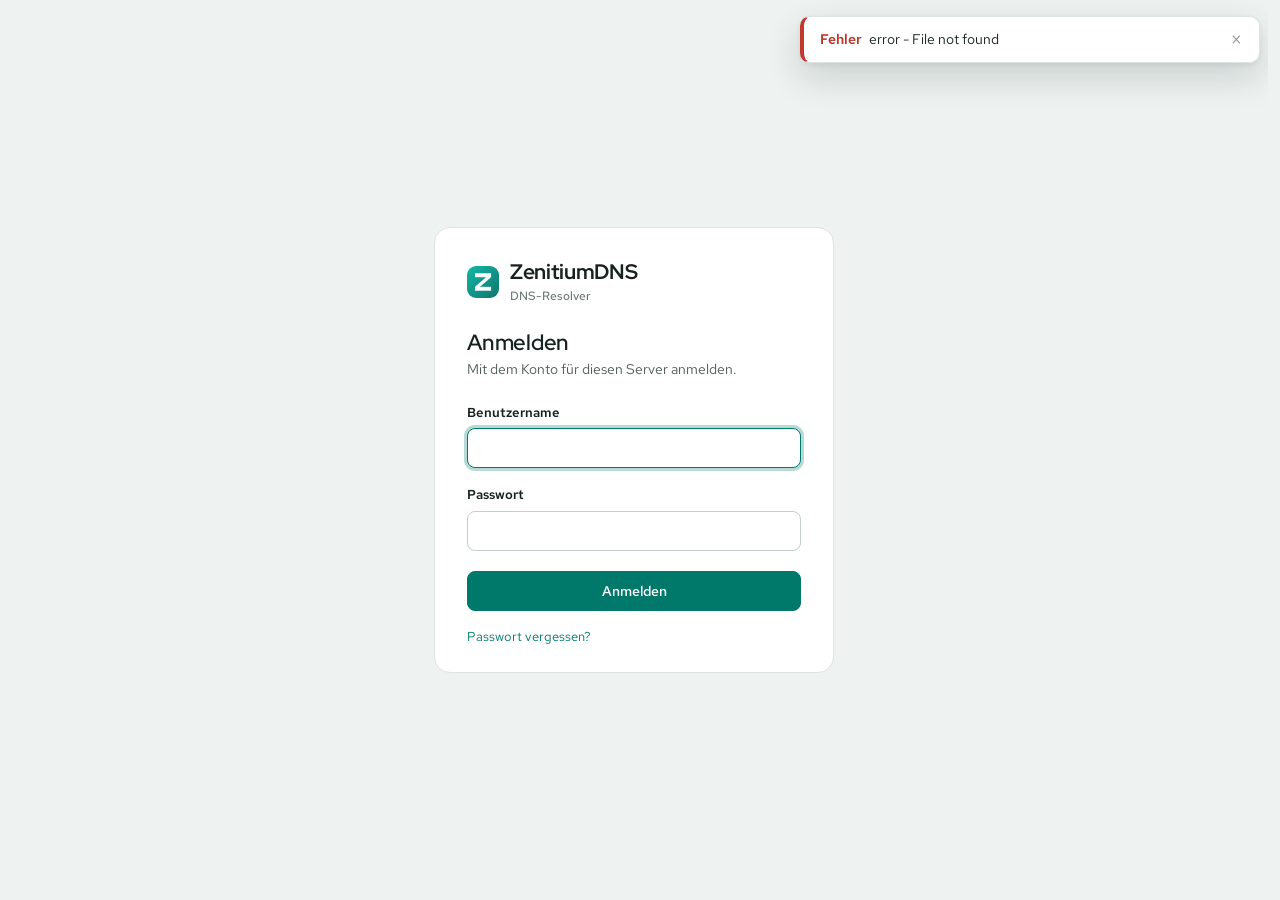
==== src/ZenitiumDns.Core/www/index.html @ 806653c5 "ZenitiumDNS 15.5.1-5 - Prefetch ab einstellbarem Anteil der Rest-TTL, Standard 10 %   (Konfiguration" ====
﻿<!DOCTYPE html>

<!--
Technitium DNS Server
Copyright (C) 2026  Shreyas Zare (shreyas@technitium.com)
Copyright (C) 2026  xRuffKez

This program is free software: you can redistribute it and/or modify
it under the terms of the GNU General Public License as published by
the Free Software Foundation, either version 3 of the License, or
(at your option) any later version.

This program is distributed in the hope that it will be useful,
but WITHOUT ANY WARRANTY; without even the implied warranty of
MERCHANTABILITY or FITNESS FOR A PARTICULAR PURPOSE.  See the
GNU General Public License for more details.

You should have received a copy of the GNU General Public License
along with this program.  If not, see <http://www.gnu.org/licenses/>.
-->

<html lang="de" xmlns="http://www.w3.org/1999/xhtml">
<head>
    <meta charset="utf-8" />
    <meta name="viewport" content="width=device-width, initial-scale=1" />
    <meta name="color-scheme" content="light dark" />
    <meta name="robots" content="noindex, nofollow" />
    <meta name="referrer" content="no-referrer" />

    <title>ZenitiumDNS</title>

    <script src="js/jquery.min.js"></script>

    <link href="css/bootstrap.min.css" rel="stylesheet">
    <script src="js/bootstrap.min.js"></script>

    <script src="js/Chart.min.js"></script>

    <link href="css/font-awesome.min.css" rel="stylesheet" />

    <script src="js/moment.min.js"></script>

    <link href="css/main.css" rel="stylesheet" />

    <script src="js/common.js"></script>
    <script src="js/main.js"></script>
    <script src="js/dashboard.js"></script>
    <script src="js/auth.js"></script>
    <script src="js/zone.js"></script>
    <script src="js/other-zones.js"></script>
    <script src="js/apps.js"></script>
    <script src="js/dnsclient.js"></script>
    <script src="js/logs.js"></script>
    <script src="js/selftest.js"></script>
</head>
<body>
    <div class="AlertPlaceholder toast-region" role="status" aria-live="polite"></div>

    <div id="appShell">
        <aside id="sidebar">
            <div class="brand">
                <img src="img/logo.png" alt="" />
                <span>
                    <span class="brand-name">ZenitiumDNS</span>
                    <span class="brand-server" id="lblDnsServerDomain"></span>
                </span>
            </div>

            <ul class="nav main-nav" role="tablist">
                <li id="mainPanelTabListDashboard" role="presentation" class="active"><a href="#mainPanelTabPaneDashboard" aria-controls="mainPanelTabPaneDashboard" role="tab" data-toggle="tab"><span class="fa fa-fw fa-tachometer" aria-hidden="true"></span> Übersicht</a></li>
                <li id="mainPanelTabListResolver" role="presentation"><a href="#mainPanelTabPaneResolver" aria-controls="mainPanelTabPaneResolver" role="tab" data-toggle="tab" onclick="refreshResolverTab();"><span class="fa fa-fw fa-sitemap" aria-hidden="true"></span> Resolver</a></li>
                <li id="mainPanelTabListFilter" role="presentation"><a href="#mainPanelTabPaneFilter" aria-controls="mainPanelTabPaneFilter" role="tab" data-toggle="tab"><span class="fa fa-fw fa-filter" aria-hidden="true"></span> Filter</a></li>
                <li id="mainPanelTabListApps" role="presentation"><a href="#mainPanelTabPaneApps" aria-controls="mainPanelTabPaneApps" role="tab" data-toggle="tab" onclick="refreshApps();"><span class="fa fa-fw fa-puzzle-piece" aria-hidden="true"></span> Apps</a></li>
                <li id="mainPanelTabListDnsClient" role="presentation"><a href="#mainPanelTabPaneDnsClient" aria-controls="mainPanelTabPaneDnsClient" role="tab" data-toggle="tab"><span class="fa fa-fw fa-search" aria-hidden="true"></span> DNS-Client</a></li>
                <li id="mainPanelTabListLogs" role="presentation"><a href="#mainPanelTabPaneLogs" aria-controls="mainPanelTabPaneLogs" role="tab" data-toggle="tab" onclick="refreshLogsTab();"><span class="fa fa-fw fa-list-alt" aria-hidden="true"></span> Protokolle</a></li>
                <li id="mainPanelTabListSelfTest" role="presentation"><a href="#mainPanelTabPaneSelfTest" aria-controls="mainPanelTabPaneSelfTest" role="tab" data-toggle="tab" onclick="refreshSelfTest(false);"><span class="fa fa-fw fa-stethoscope" aria-hidden="true"></span> Selbsttest</a></li>
                <li class="nav-sep" role="separator"></li>
                <li id="mainPanelTabListSettings" role="presentation"><a href="#mainPanelTabPaneSettings" aria-controls="mainPanelTabPaneSettings" role="tab" data-toggle="tab" onclick="refreshDnsSettings();"><span class="fa fa-fw fa-cog" aria-hidden="true"></span> Einstellungen</a></li>
                <li id="mainPanelTabListAdmin" role="presentation"><a href="#mainPanelTabPaneAdmin" aria-controls="mainPanelTabPaneAdmin" role="tab" data-toggle="tab" onclick="refreshAdminTab();"><span class="fa fa-fw fa-users" aria-hidden="true"></span> Verwaltung</a></li>
                <li id="mainPanelTabListAbout" role="presentation"><a href="#mainPanelTabPaneAbout" aria-controls="mainPanelTabPaneAbout" role="tab" data-toggle="tab"><span class="fa fa-fw fa-info-circle" aria-hidden="true"></span> Info</a></li>
            </ul>

            <div class="sidebar-foot">
                <div id="mnuUser" class="dropdown">
                    <a href="#" class="dropdown-toggle" data-toggle="dropdown" role="button" aria-haspopup="true" aria-expanded="false">
                        <span class="user-avatar" id="lblUserInitials" aria-hidden="true"></span>
                        <span class="user-meta">
                            <span class="user-name" id="mnuUserDisplayName"></span>
                            <span class="user-hint">Konto und Darstellung</span>
                        </span>
                        <span class="caret"></span>
                    </a>
                    <ul class="dropdown-menu">
                        <li><a href="#" onclick="showMyProfileModal(); return false;">Mein Profil</a></li>
                        <li><a id="mnuUserChangePassword" href="#" onclick="showChangePasswordModal(); return false;">Passwort ändern</a></li>
                        <li><a id="mnuUserConfigure2FA" href="#" onclick="showConfigure2FAModal(); return false;">Zwei-Faktor-Anmeldung</a></li>
                        <li role="separator" class="divider"></li>
                        <li><a href="#" onclick="showChangeThemeModal(); return false;">Farbschema</a></li>
                        <li><a id="mnuDisableCheckForUpdateNotification" href="#" onclick="disableUpdateNotification(); return false;" style="display: none;">Update-Hinweise ausblenden</a></li>
                        <li><a id="mnuEnableCheckForUpdateNotification" href="#" onclick="enableUpdateNotification(); return false;" style="display: none;">Update-Hinweise einblenden</a></li>
                        <li><a href="#" onclick="checkForUpdate(true); return false;">Nach Updates suchen</a></li>
                        <li role="separator" class="divider"></li>
                        <li><a href="#" onclick="logout(); return false;">Abmelden</a></li>
                    </ul>
                </div>
            </div>
        </aside>

        <main id="main">
            <header id="topbar">
                <h1 id="lblPageTitle">Übersicht</h1>
                <div class="topbar-meta">
                    <a href="#" data-toggle="modal" data-target="#modalUpdateAvailable" id="lnkUpdateAvailable" class="update-chip" style="display: none;"><span class="fa fa-arrow-circle-up" aria-hidden="true"></span> Neue Version verfügbar</a>
                </div>
            </header>

            <div id="pageLogin">
                <div class="login-wrap">
                    <div class="login-card">
                        <div class="brand">
                            <img src="img/logo.png" alt="" />
                            <span>
                                <span class="brand-name">ZenitiumDNS</span>
                                <span class="brand-server">DNS-Resolver</span>
                            </span>
                        </div>

                        <h2>Anmelden</h2>
                        <p class="login-lead">Mit dem Konto für diesen Server anmelden.</p>

                        <form>
                            <div class="form-group">
                                <label for="txtUser">Benutzername</label>
                                <input type="text" class="form-control" id="txtUser" autocomplete="username" autocapitalize="none" spellcheck="false">
                            </div>

                            <div class="form-group">
                                <label for="txtPass">Passwort</label>
                                <input type="password" class="form-control" id="txtPass" autocomplete="current-password">
                            </div>

                            <div class="form-group" id="div2FAOTP">
                                <label for="txt2FATOTP">Einmalcode</label>
                                <input id="txt2FATOTP" type="text" class="form-control" style="width: 140px;" inputmode="numeric" maxlength="6" autocomplete="one-time-code">
                                <div class="help-block-text">Den 6-stelligen Code aus der Authenticator-App eingeben.</div>
                            </div>

                            <button id="btnLogin" type="submit" class="btn btn-primary" data-loading-text="Bitte warten..." onclick="login(); return false;">Anmelden</button>

                            <div class="login-foot">
                                <a href="#" data-toggle="modal" data-target="#modalForgotPassword">Passwort vergessen?</a>
                            </div>

                            <div id="divLoginSso" class="login-sso" style="display: none;">
                                oder anmelden mit
                                <button type="button" class="btn btn-default" onclick="window.location='sso/login';"><img width="16" height="16" src="img/oidc.png" alt="" /> OpenID Connect</button>
                            </div>
                        </form>
                    </div>
                </div>
            </div>

            <div id="pageMain" class="page">
                            <div class="tab-content">
                                <div id="mainPanelTabPaneDashboard" role="tabpanel" class="tab-pane active dashboard" style="padding: 10px 0 0 0;">
                                    <div id="divDashboardHealthAlert" style="display: none;"></div>
                                    <div id="divDashboardHealth" class="dashboard-health" role="alert" style="display: none;"></div>
                                    <div class="dashboard-toolbar">
                                        <div class="pull-left">
                                            <div class="btn-group" data-toggle="buttons">
                                                <label class="btn btn-default">
                                                    <input type="radio" name="rdStatType" value="lastMinute" autocomplete="off"> 1 Minute
                                                </label>
                                                <label class="btn btn-default">
                                                    <input type="radio" name="rdStatType" value="last5Minutes" autocomplete="off"> 5 Minuten
                                                </label>
                                                <label class="btn btn-default">
                                                    <input type="radio" name="rdStatType" value="last30Minutes" autocomplete="off"> 30 Minuten
                                                </label>
                                                <label class="btn btn-default active">
                                                    <input type="radio" name="rdStatType" value="lastHour" autocomplete="off" checked> Letzte Stunde
                                                </label>
                                                <label class="btn btn-default">
                                                    <input type="radio" name="rdStatType" value="lastDay" autocomplete="off"> 24 Stunden
                                                </label>
                                                <label class="btn btn-default">
                                                    <input type="radio" name="rdStatType" value="lastWeek" autocomplete="off"> 7 Tage
                                                </label>
                                                <label class="btn btn-default">
                                                    <input type="radio" name="rdStatType" value="lastMonth" autocomplete="off"> 30 Tage
                                                </label>
                                                <label class="btn btn-default">
                                                    <input type="radio" name="rdStatType" value="lastYear" autocomplete="off"> 12 Monate
                                                </label>
                                                <label class="btn btn-default">
                                                    <input type="radio" name="rdStatType" value="custom" autocomplete="off"> Zeitraum
                                                </label>
                                            </div>

                                            <div id="divCustomDayWise" class="form-inline" style="padding: 8px 0 0 0; display: none;">
                                                <label for="dpCustomDayWiseStart">Von</label> <input type="datetime-local" id="dpCustomDayWiseStart" class="form-control input-sm">
                                                <label for="dpCustomDayWiseEnd" style="margin-left: 6px;">Bis</label> <input type="datetime-local" id="dpCustomDayWiseEnd" class="form-control input-sm">
                                                <button id="btnCustomDayWise" class="btn btn-primary btn-sm" type="button" style="margin-left: 6px;">Anzeigen</button>
                                            </div>
                                        </div>

                                        <div class="pull-right dashboard-toolbar-right">
                                            <span id="lblDashboardUpdated" class="text-muted" title="Zähler, Diagramme und Top-Listen enthalten alle abgeschlossenen Minuten; die laufende Minute kommt beim Minutenwechsel hinzu. Anfragen pro Sekunde und Antwortzeiten sind Live-Werte."></span>
                                            <button type="button" class="btn btn-default btn-sm" title="Jetzt aktualisieren" aria-label="Jetzt aktualisieren" onclick="refreshDashboard(true);"><span class="fa fa-refresh" aria-hidden="true"></span></button>
                                        </div>

                                        <div class="clearfix"></div>
                                    </div>

                                    <div id="divDashboardLoader" style="margin-top: 10px; height: 400px;"></div>

                                    <div id="divDashboard" style="display: none;">
                                        <div id="divDashboardStatus" class="dashboard-status"></div>

                                        <div class="readout">
                                            <div class="readout-cell">
                                                <div class="readout-label">Anfragen pro Sekunde</div>
                                                <div class="readout-row"><span class="readout-value" id="divKpiQps">–</span><span class="readout-state" id="divKpiQpsState"></span></div>
                                                <div class="readout-sub" id="divKpiQpsSub"></div>
                                                <svg class="readout-spark" id="divKpiQpsSpark" viewBox="0 0 100 24" preserveAspectRatio="none" aria-hidden="true"></svg>
                                            </div>
                                            <div class="readout-cell">
                                                <div class="readout-label">Antwortzeit (Median)</div>
                                                <div class="readout-row"><span class="readout-value" id="divKpiLatency">–</span><span class="readout-state" id="divKpiLatencyState"></span></div>
                                                <div class="readout-sub" id="divKpiLatencySub"></div>
                                                <svg class="readout-spark" id="divKpiLatencySpark" viewBox="0 0 100 24" preserveAspectRatio="none" aria-hidden="true"></svg>
                                            </div>
                                            <div class="readout-cell">
                                                <div class="readout-label">Cache-Trefferquote</div>
                                                <div class="readout-row"><span class="readout-value" id="divKpiCacheHit">–</span><span class="readout-state" id="divKpiCacheHitState"></span></div>
                                                <div class="readout-sub" id="divKpiCacheHitSub"></div>
                                                <svg class="readout-spark" id="divKpiCacheHitSpark" viewBox="0 0 100 24" preserveAspectRatio="none" aria-hidden="true"></svg>
                                            </div>
                                            <div class="readout-cell">
                                                <div class="readout-label">Fehlerquote (SERVFAIL)</div>
                                                <div class="readout-row"><span class="readout-value" id="divKpiFailure">–</span><span class="readout-state" id="divKpiFailureState"></span></div>
                                                <div class="readout-sub" id="divKpiFailureSub"></div>
                                                <svg class="readout-spark" id="divKpiFailureSpark" viewBox="0 0 100 24" preserveAspectRatio="none" aria-hidden="true"></svg>
                                            </div>
                                            <div class="readout-cell">
                                                <div class="readout-label">Blockierquote</div>
                                                <div class="readout-row"><span class="readout-value" id="divKpiBlocked">–</span><span class="readout-state" id="divKpiBlockedState"></span></div>
                                                <div class="readout-sub" id="divKpiBlockedSub"></div>
                                                <svg class="readout-spark" id="divKpiBlockedSpark" viewBox="0 0 100 24" preserveAspectRatio="none" aria-hidden="true"></svg>
                                            </div>
                                            <div class="readout-cell">
                                                <div class="readout-label">Clients</div>
                                                <div class="readout-row"><span class="readout-value" id="divKpiClients">–</span><span class="readout-state" id="divKpiClientsState"></span></div>
                                                <div class="readout-sub" id="divKpiClientsSub"></div>
                                                <svg class="readout-spark" id="divKpiClientsSpark" viewBox="0 0 100 24" preserveAspectRatio="none" aria-hidden="true"></svg>
                                            </div>
                                        </div>

                                        <div class="panel panel-default">
                                            <div class="panel-heading panel-heading-flex">
                                                <span>Anfragen im Zeitverlauf</span>
                                                <div class="btn-group btn-group-xs" data-toggle="buttons" id="divMainChartView">
                                                    <label class="btn btn-default active"><input type="radio" name="rdMainChartView" value="overview" autocomplete="off" checked> Übersicht</label>
                                                    <label class="btn btn-default"><input type="radio" name="rdMainChartView" value="responses" autocomplete="off"> Antworten</label>
                                                    <label class="btn btn-default"><input type="radio" name="rdMainChartView" value="sources" autocomplete="off"> Beantwortet durch</label>
                                                    <label class="btn btn-default"><input type="radio" name="rdMainChartView" value="clients" autocomplete="off"> Clients</label>
                                                </div>
                                            </div>
                                            <div class="panel-body">
                                                <div class="chart-container chart-main"><canvas id="canvasDashboardMain"></canvas></div>
                                            </div>
                                        </div>

                                        <div class="dashboard-grid">
                                            <div class="panel panel-default stats-group">
                                                <div class="panel-heading">Anfragen</div>
                                                <table class="table stats-table"><tbody id="tableStatsQueries"></tbody></table>
                                            </div>
                                            <div class="panel panel-default stats-group">
                                                <div class="panel-heading">Antworten</div>
                                                <table class="table stats-table"><tbody id="tableStatsResponses"></tbody></table>
                                            </div>
                                            <div class="panel panel-default stats-group">
                                                <div class="panel-heading">Beantwortet durch</div>
                                                <table class="table stats-table"><tbody id="tableStatsSources"></tbody></table>
                                            </div>
                                        </div>

                                        <div class="panel panel-default" id="divDashboardResponseTimePanel">
                                            <div class="panel-heading panel-heading-flex">
                                                <span>Antwortzeit je Minute</span>
                                                <span class="panel-heading-note">vom Eingang der Anfrage bis zum Versand der Antwort</span>
                                            </div>
                                            <div class="panel-body">
                                                <div class="chart-container chart-small"><canvas id="canvasDashboardResponseTime"></canvas></div>
                                            </div>
                                        </div>

                                        <div class="dashboard-grid">
                                            <div class="panel panel-default">
                                                <div class="panel-heading">Beantwortet durch</div>
                                                <div class="panel-body"><div class="chart-container chart-doughnut"><canvas id="canvasDashboardPie"></canvas></div></div>
                                            </div>
                                            <div class="panel panel-default">
                                                <div class="panel-heading">Abfragetypen</div>
                                                <div class="panel-body"><div class="chart-container chart-doughnut"><canvas id="canvasDashboardPie2"></canvas></div></div>
                                            </div>
                                            <div class="panel panel-default">
                                                <div class="panel-heading">Protokolle</div>
                                                <div class="panel-body"><div class="chart-container chart-doughnut"><canvas id="canvasDashboardPie3"></canvas></div></div>
                                            </div>
                                        </div>

                                        <div class="dashboard-grid">
                                            <div class="panel panel-default top-stats-panel">
                                                <div class="panel-heading panel-heading-flex">
                                                    <span>Top-Clients</span>
                                                    <button type="button" class="btn btn-default btn-xs" data-loading-text="Alle anzeigen" onclick="showTopStats('TopClients', 1000);">Alle anzeigen</button>
                                                </div>
                                                <table class="table table-hover table-condensed">
                                                    <tbody id="tableTopClients"></tbody>
                                                </table>
                                            </div>
                                            <div class="panel panel-default top-stats-panel">
                                                <div class="panel-heading panel-heading-flex">
                                                    <span>Top-Domains</span>
                                                    <button type="button" class="btn btn-default btn-xs" data-loading-text="Alle anzeigen" onclick="showTopStats('TopDomains', 1000);">Alle anzeigen</button>
                                                </div>
                                                <table class="table table-hover table-condensed">
                                                    <tbody id="tableTopDomains"></tbody>
                                                </table>
                                            </div>
                                            <div class="panel panel-default top-stats-panel">
                                                <div class="panel-heading panel-heading-flex">
                                                    <span>Top blockierte Domains</span>
                                                    <div>
                                                <div class="btn-group">
                                                <button id="btnDashboardBlockingOptions" onclick="dashboardBlockingOptionsOnClick();" data-loading-text="Blockierung" type="button" class="btn btn-default btn-xs dropdown-toggle" data-toggle="dropdown" aria-haspopup="true" aria-expanded="false">
                                                    Blockierung <span class="caret"></span>
                                                </button>
                                                <ul class="dropdown-menu dropdown-menu-right">
                                                    <li id="mnuDashboardBlockingOptionsEnableBlocking" style="display: none;"><a href="#" onclick="enableBlocking(); return false;">Blockierung aktivieren</a></li>
                                                    <li id="mnuDashboardBlockingOptionsDisableBlocking" style="display: none;"><a href="#" onclick="disableBlocking(); return false;">Blockierung deaktivieren</a></li>
                                                    <li role="separator" class="divider"></li>
                                                    <li class="dropdown-header">Vorübergehend pausieren</li>
                                                    <li><a href="#" onclick="temporaryDisableBlockingForMenu(1); return false;">für 1 Minute</a></li>
                                                    <li><a href="#" onclick="temporaryDisableBlockingForMenu(5); return false;">für 5 Minuten</a></li>
                                                    <li><a href="#" onclick="temporaryDisableBlockingForMenu(15); return false;">für 15 Minuten</a></li>
                                                    <li><a href="#" onclick="temporaryDisableBlockingForMenu(30); return false;">für 30 Minuten</a></li>
                                                    <li><a href="#" onclick="temporaryDisableBlockingForMenu(60); return false;">für 1 Stunde</a></li>
                                                    <li><a href="#" onclick="temporaryDisableBlockingForMenu(180); return false;">für 3 Stunden</a></li>
                                                </ul>
                                            </div>
                                                        <button type="button" class="btn btn-default btn-xs" data-loading-text="Alle anzeigen" onclick="showTopStats('TopBlockedDomains', 1000);">Alle anzeigen</button>
                                                    </div>
                                                </div>
                                                <table class="table table-hover table-condensed">
                                                    <tbody id="tableTopBlockedDomains"></tbody>
                                                </table>
                                            </div>
                                        </div>

                                        <div class="inventory-panel">
                                            <div class="inventory-item"><span class="fa fa-share" aria-hidden="true"></span><div class="number" id="divDashboardStatsZones">0</div><div class="title">Weiterleitungszonen</div></div>
                                            <div class="inventory-item"><span class="fa fa-database" aria-hidden="true"></span><div class="number" id="divDashboardStatsCachedEntries">0</div><div class="title">Cache-Einträge</div></div>
                                            <div class="inventory-item"><span class="fa fa-check-circle" aria-hidden="true"></span><div class="number" id="divDashboardStatsAllowedZones">0</div><div class="title">Erlaubte Domains</div></div>
                                            <div class="inventory-item"><span class="fa fa-ban" aria-hidden="true"></span><div class="number" id="divDashboardStatsBlockedZones">0</div><div class="title">Blockierte Domains</div></div>
                                            <div class="inventory-item"><span class="fa fa-list" aria-hidden="true"></span><div class="number" id="divDashboardStatsAllowListZones">0</div><div class="title">Einträge Erlaubnislisten</div></div>
                                            <div class="inventory-item"><span class="fa fa-list" aria-hidden="true"></span><div class="number" id="divDashboardStatsBlockListZones">0</div><div class="title">Einträge Blocklisten</div></div>
                                        </div>

                                        <div id="divLiveSystem" class="live-system" style="display: none;">
                                            <div class="live-system-head">
                                                <h3 class="live-system-title">Interne Prozesse</h3>
                                                <span class="live-system-note">Sekündlich gemessen, die letzten 5 Minuten. Abschaltbar unter Einstellungen &gt; Allgemein.</span>
                                            </div>
                                            <div class="live-grid">
                                                <div class="panel panel-default live-panel">
                                                    <div class="panel-heading live-heading"><span>CPU</span><span class="live-value" id="lblLiveCpu"></span></div>
                                                    <div class="panel-body"><div class="chart-container chart-live"><canvas id="canvasLiveCpu"></canvas></div></div>
                                                </div>
                                                <div class="panel panel-default live-panel">
                                                    <div class="panel-heading live-heading"><span>Arbeitsspeicher</span><span class="live-value" id="lblLiveMemory"></span></div>
                                                    <div class="panel-body"><div class="chart-container chart-live"><canvas id="canvasLiveMemory"></canvas></div></div>
                                                </div>
                                                <div class="panel panel-default live-panel">
                                                    <div class="panel-heading live-heading"><span>Anfragen pro Sekunde</span><span class="live-value" id="lblLiveQps"></span></div>
                                                    <div class="panel-body"><div class="chart-container chart-live"><canvas id="canvasLiveQps"></canvas></div></div>
                                                </div>
                                                <div class="panel panel-default live-panel">
                                                    <div class="panel-heading live-heading"><span>Warteschlangen</span><span class="live-value" id="lblLiveQueues"></span></div>
                                                    <div class="panel-body"><div class="chart-container chart-live"><canvas id="canvasLiveQueues"></canvas></div></div>
                                                </div>
                                                <div class="panel panel-default live-panel">
                                                    <div class="panel-heading live-heading"><span>Laufende Auflösungen</span><span class="live-value" id="lblLiveResolutions"></span></div>
                                                    <div class="panel-body"><div class="chart-container chart-live"><canvas id="canvasLiveResolutions"></canvas></div></div>
                                                </div>
                                                <div class="panel panel-default live-panel">
                                                    <div class="panel-heading live-heading"><span>GC-Läufe</span><span class="live-value" id="lblLiveGc"></span></div>
                                                    <div class="panel-body"><div class="chart-container chart-live"><canvas id="canvasLiveGc"></canvas></div></div>
                                                </div>
                                                <div class="panel panel-default live-panel">
                                                    <div class="panel-heading live-heading"><span>Threadpool</span><span class="live-value" id="lblLiveThreads"></span></div>
                                                    <div class="panel-body"><div class="chart-container chart-live"><canvas id="canvasLiveThreads"></canvas></div></div>
                                                </div>
                                                <div class="panel panel-default live-panel">
                                                    <div class="panel-heading live-heading"><span>Lock-Konflikte</span><span class="live-value" id="lblLiveLocks"></span></div>
                                                    <div class="panel-body"><div class="chart-container chart-live"><canvas id="canvasLiveLocks"></canvas></div></div>
                                                </div>
                                            </div>
                                        </div>
                                    </div>
                                </div>

                                <div id="mainPanelTabPaneResolver" role="tabpanel" class="tab-pane" style="padding: 10px 0 0 0;">
                                    <ul class="nav nav-pills sub-nav" role="tablist">
                                        <li id="resolverTabListZones" role="presentation" class="active"><a href="#resolverTabPaneZones" aria-controls="resolverTabPaneZones" role="tab" data-toggle="tab" onclick="refreshZones(true);">Weiterleitungszonen</a></li>
                                        <li id="resolverTabListCache" role="presentation"><a href="#resolverTabPaneCache" aria-controls="resolverTabPaneCache" role="tab" data-toggle="tab">Cache</a></li>
                                    </ul>

                                    <div class="tab-content" style="padding-top: 12px;">
                                        <div id="resolverTabPaneZones" role="tabpanel" class="tab-pane active">
                                            <div id="divViewZonesLoader" style="display: none; margin-top: 10px; height: 400px;"></div>

                                            <div id="divViewZones">
                                                <div class="section-intro">
                                                    <div class="pull-left">
                                                        Weiterleitungszonen (Conditional Forwarder) leiten Anfragen für eine Domain und ihre Subdomains an festgelegte DNS-Server weiter, statt sie selbst aufzulösen. Zusätzlich lassen sich einzelne Einträge lokal überschreiben.
                                                    </div>
                                                    <div class="pull-right">
                                                        <button type="button" class="btn btn-primary btn-sm" onclick="showAddZoneModal();"><span class="glyphicon glyphicon-plus" aria-hidden="true"></span> Zone hinzufügen</button>
                                                        <button type="button" class="btn btn-danger btn-sm" onclick="deleteSelectedZones(this);">Ausgewählte löschen</button>
                                                    </div>
                                                    <div class="clearfix"></div>
                                                </div>

                                                <form class="form-inline well well-sm filter-bar">
                                                    <div class="pull-left">
                                                        <div class="form-group">
                                                            <label for="txtZonesFilterName">Suche</label>
                                                            <input id="txtZonesFilterName" class="form-control input-sm" style="width: 300px;" type="text" placeholder="abc oder a* oder *b* oder a?c" />
                                                        </div>
                                                    </div>
                                                    <div class="pull-right">
                                                        <div class="form-group">
                                                            <label for="txtZonesPageNumber">Seite</label>
                                                            <input id="txtZonesPageNumber" class="form-control input-sm" style="width: 80px;" type="number" />
                                                        </div>
                                                        <div class="form-group">
                                                            <label for="optZonesPerPage">Zonen je Seite</label>
                                                            <select class="form-control input-sm" id="optZonesPerPage">
                                                                <option selected>10</option>
                                                                <option>25</option>
                                                                <option>50</option>
                                                                <option>100</option>
                                                                <option>250</option>
                                                                <option>500</option>
                                                            </select>
                                                        </div>
                                                        <button type="submit" class="btn btn-primary btn-sm" onclick="refreshZones(); return false;">Anzeigen</button>
                                                    </div>
                                                    <div class="clearfix"></div>
                                                </form>

                                                <div class="table-status-bar">
                                                    <div class="pull-left"><b id="tableZonesTopStatus">0 Zonen</b></div>
                                                    <div class="pull-right">
                                                        <nav aria-label="Seitennavigation">
                                                            <ul id="tableZonesTopPagination" class="pagination pagination-sm" style="margin: 0;"></ul>
                                                        </nav>
                                                    </div>
                                                    <div class="clearfix"></div>
                                                </div>

                                                <table id="tableZones" class="table table-hover">
                                                    <thead>
                                                        <tr>
                                                            <th style="width: 30px;"><input id="chkZonesTableCheckAll" type="checkbox" /></th>
                                                            <th><a href="#" onclick="sortTable('tableZonesBody', 1); return false;">#</a></th>
                                                            <th><a href="#" onclick="sortTable('tableZonesBody', 2); return false;">Zone</a></th>
                                                            <th><a href="#" onclick="sortTable('tableZonesBody', 3); return false;">Status</a></th>
                                                            <th><a href="#" onclick="sortTable('tableZonesBody', 4); return false;">Zuletzt geändert</a></th>
                                                            <th style="width: 36px;"></th>
                                                        </tr>
                                                    </thead>
                                                    <tbody id="tableZonesBody"></tbody>
                                                    <tfoot>
                                                        <tr>
                                                            <td colspan="6">
                                                                <div class="pull-left" style="padding-top: 8px;"><b id="tableZonesFooterStatus">0 Zonen</b></div>
                                                                <div class="pull-right">
                                                                    <nav aria-label="Seitennavigation">
                                                                        <ul id="tableZonesFooterPagination" class="pagination pagination-sm" style="margin: 0;"></ul>
                                                                    </nav>
                                                                </div>
                                                                <div class="clearfix"></div>
                                                            </td>
                                                        </tr>
                                                    </tfoot>
                                                </table>
                                            </div>

                                            <div id="divEditZone" style="display: none;">
                                                <ul class="pager" style="margin: 0 0 10px 0; text-align: left;">
                                                    <li class="previous"><a href="#" onclick="refreshZones(); return false;"><span aria-hidden="true">&larr;</span> Zurück zur Übersicht</a></li>
                                                </ul>

                                                <div class="zone-header">
                                                    <h3 style="margin: 4px 0;"><span id="titleEditZone" style="margin-right: 10px;">example.com</span><a href="#" title="Neu laden" onclick="showEditZone($('#titleEditZone').attr('data-zone'), $('#txtEditZonePageNumber').val(), $('#txtEditZoneFilterName').val(), $('#txtEditZoneFilterType').val()); return false;"><span class="glyphicon glyphicon-refresh" style="font-size: 18px;" aria-hidden="true"></span></a></h3>
                                                    <div class="pull-left">
                                                        <span id="titleEditZoneType" class="label label-primary">Weiterleitung</span>
                                                        <span id="titleEditZoneStatus" class="label label-success">Aktiv</span>
                                                    </div>
                                                    <div class="pull-right">
                                                        <button id="btnEditZoneAddRecord" type="button" class="btn btn-primary btn-sm" onclick="showAddRecordModal();"><span class="glyphicon glyphicon-plus" aria-hidden="true"></span> Eintrag hinzufügen</button>
                                                        <button id="btnEnableZoneEditZone" type="button" class="btn btn-default btn-sm" onclick="enableZone(this);">Aktivieren</button>
                                                        <button id="btnDisableZoneEditZone" type="button" class="btn btn-warning btn-sm" onclick="disableZone(this);">Deaktivieren</button>
                                                        <div id="divOptionsMenu" class="btn-group">
                                                            <button type="button" class="btn btn-default btn-sm dropdown-toggle" data-toggle="dropdown" aria-haspopup="true" aria-expanded="false">
                                                                Weitere Aktionen <span class="caret"></span>
                                                            </button>
                                                            <ul class="dropdown-menu dropdown-menu-right">
                                                                <li id="lnkZoneOptions"><a href="#" onclick="$('#btnSaveZoneOptions').attr('data-zones-row-id', null); showZoneOptionsModal($('#titleEditZone').attr('data-zone')); return false;">Zonenoptionen</a></li>
                                                                <li id="lnkZonePermissions"><a href="#" onclick="showZonePermissionsModal($('#titleEditZone').attr('data-zone')); return false;">Berechtigungen</a></li>
                                                                <li role="separator" class="divider"></li>
                                                                <li id="lnkEditZoneFile"><a href="#" onclick="showEditZoneFileModal($('#titleEditZone').attr('data-zone')); return false;">Zonendatei bearbeiten</a></li>
                                                                <li id="lnkImportZone"><a href="#" onclick="showImportZoneModal($('#titleEditZone').attr('data-zone')); return false;">Einträge importieren</a></li>
                                                                <li id="lnkExportZone"><a href="#" onclick="exportZone($('#titleEditZone').attr('data-zone')); return false;">Zone exportieren</a></li>
                                                                <li id="lnkCloneZone"><a href="#" onclick="showCloneZoneModal($('#titleEditZone').attr('data-zone')); return false;">Zone klonen</a></li>
                                                                <li role="separator" class="divider"></li>
                                                                <li id="lnkEditZoneDeleteZone"><a href="#" class="text-danger" onclick="deleteZone($('#btnEditZoneDeleteZone')); return false;">Zone löschen</a></li>
                                                            </ul>
                                                        </div>
                                                        <button id="btnEditZoneDeleteZone" type="button" class="btn btn-danger btn-sm" style="display: none;" onclick="deleteZone(this);">Zone löschen</button>
                                                    </div>
                                                    <div class="clearfix"></div>
                                                </div>

                                                <div class="form-inline well well-sm filter-bar">
                                                    <form>
                                                        <div class="pull-left">
                                                            <div class="form-group">
                                                                <label for="txtEditZoneFilterName">Name</label>
                                                                <input id="txtEditZoneFilterName" class="form-control input-sm" style="width: 260px;" type="text" placeholder="abc oder a* oder *b* oder a?c" />
                                                            </div>
                                                            <div class="form-group">
                                                                <label for="txtEditZoneFilterType">Typ</label>
                                                                <input id="txtEditZoneFilterType" class="form-control input-sm" style="width: 110px;" type="text" placeholder="z. B. A" />
                                                            </div>
                                                        </div>

                                                        <div class="pull-right">
                                                            <div class="form-group">
                                                                <label for="txtEditZonePageNumber">Seite</label>
                                                                <input id="txtEditZonePageNumber" class="form-control input-sm" style="width: 80px;" type="number" />
                                                            </div>
                                                            <div class="form-group">
                                                                <label for="optEditZoneRecordsPerPage">Einträge je Seite</label>
                                                                <select class="form-control input-sm" id="optEditZoneRecordsPerPage">
                                                                    <option selected>10</option>
                                                                    <option>25</option>
                                                                    <option>50</option>
                                                                    <option>100</option>
                                                                    <option>250</option>
                                                                    <option>500</option>
                                                                </select>
                                                            </div>
                                                            <button type="submit" class="btn btn-primary btn-sm" onclick="showEditZonePage(); return false;">Anzeigen</button>
                                                        </div>

                                                        <div class="clearfix"></div>
                                                    </form>
                                                </div>

                                                <div class="table-status-bar">
                                                    <div class="pull-left"><b id="tableEditZoneTopStatus">0 Einträge</b></div>
                                                    <div class="pull-right">
                                                        <nav aria-label="Seitennavigation">
                                                            <ul id="tableEditZoneTopPagination" class="pagination pagination-sm" style="margin: 0;"></ul>
                                                        </nav>
                                                    </div>
                                                    <div class="clearfix"></div>
                                                </div>

                                                <table id="tableEditZone" class="table table-hover">
                                                    <thead>
                                                        <tr>
                                                            <th><a href="#" onclick="sortTable('tableEditZoneBody', 0); return false;">#</a></th>
                                                            <th><a href="#" onclick="sortTable('tableEditZoneBody', 1); return false;">Name</a></th>
                                                            <th><a href="#" onclick="sortTable('tableEditZoneBody', 2); return false;">Typ</a></th>
                                                            <th><a href="#" onclick="sortTable('tableEditZoneBody', 3); return false;">TTL</a></th>
                                                            <th><a href="#" onclick="sortTable('tableEditZoneBody', 4); return false;">Daten</a></th>
                                                            <th></th>
                                                        </tr>
                                                    </thead>
                                                    <tbody id="tableEditZoneBody"></tbody>
                                                    <tfoot>
                                                        <tr>
                                                            <td colspan="6">
                                                                <div class="pull-left" style="padding-top: 8px;"><b id="tableEditZoneFooterStatus">0 Einträge</b></div>
                                                                <div class="pull-right">
                                                                    <nav aria-label="Seitennavigation">
                                                                        <ul id="tableEditZoneFooterPagination" class="pagination pagination-sm" style="margin: 0;"></ul>
                                                                    </nav>
                                                                </div>
                                                                <div class="clearfix"></div>
                                                            </td>
                                                        </tr>
                                                    </tfoot>
                                                </table>
                                            </div>
                                        </div>

                                        <div id="resolverTabPaneCache" role="tabpanel" class="tab-pane">
                                            <div class="section-intro">
                                                Der Cache enthält alle zwischengespeicherten Antworten des Resolvers. Einzelne Domains lassen sich hier einsehen und gezielt entfernen, zum Beispiel nach einer DNS-Änderung beim Anbieter.
                                            </div>

                                            <div class="well well-sm zone-list-pane">
                                                <form class="form-inline">
                                                    <div class="form-group" style="width: 100%">
                                                        <input type="text" class="form-control" style="width: inherit;" id="txtCacheZone" placeholder="example.com">
                                                    </div>
                                                    <div class="form-group">
                                                        <button id="btnBrowseCacheZone" type="submit" class="btn btn-primary" data-loading-text="Anzeigen" onclick="refreshCachedZonesList($('#txtCacheZone').val()); return false;">Anzeigen</button>
                                                    </div>
                                                </form>

                                                <div id="lstCachedZones" class="zones"></div>
                                            </div>

                                            <div id="divCachedZoneViewer" class="zone-viewer-pane">
                                                <div class="panel panel-default">
                                                    <div class="panel-heading panel-heading-flex">
                                                        <div id="txtCachedZoneViewerTitle">example.com</div>
                                                        <div>
                                                            <button id="btnDeleteCachedZone" type="button" class="btn btn-warning btn-xs" data-loading-text="Löschen" onclick="deleteCachedZone();">Diese Domain löschen</button>
                                                            <button type="button" class="btn btn-danger btn-xs" data-loading-text="Leeren" onclick="flushDnsCache(this);">Gesamten Cache leeren</button>
                                                        </div>
                                                        <div class="clearfix"></div>
                                                    </div>

                                                    <div class="panel-body">
                                                        <pre id="preCachedZoneViewerBody"></pre>
                                                    </div>
                                                </div>
                                            </div>
                                        </div>
                                    </div>
                                </div>

                                <div id="mainPanelTabPaneFilter" role="tabpanel" class="tab-pane" style="padding: 10px 0 0 0;">
                                    <ul class="nav nav-pills sub-nav" role="tablist">
                                        <li id="filterTabListBlocked" role="presentation" class="active"><a href="#filterTabPaneBlocked" aria-controls="filterTabPaneBlocked" role="tab" data-toggle="tab">Blockierte Domains</a></li>
                                        <li id="filterTabListAllowed" role="presentation"><a href="#filterTabPaneAllowed" aria-controls="filterTabPaneAllowed" role="tab" data-toggle="tab">Erlaubte Domains</a></li>
                                        <li id="filterTabListLists" role="presentation"><a href="#" onclick="showSettingsSection('settingsTabListBlocking'); return false;">Blocklisten &amp; Blockierverhalten <span class="glyphicon glyphicon-share-alt" aria-hidden="true"></span></a></li>
                                    </ul>

                                    <div class="tab-content" style="padding-top: 12px;">
                                        <div id="filterTabPaneBlocked" role="tabpanel" class="tab-pane active">
                                            <div class="section-intro">
                                                Manuell blockierte Domains gelten inklusive aller Subdomains und haben Vorrang vor den Blocklisten. Erlaubte Domains haben wiederum Vorrang vor blockierten.
                                            </div>

                                            <div class="well well-sm zone-list-pane">
                                                <form class="form-inline">
                                                    <div class="form-group" style="width: 100%">
                                                        <input type="text" class="form-control" style="width: inherit;" id="txtBlockZone" placeholder="example.com">
                                                    </div>
                                                    <div class="form-group">
                                                        <button id="btnBlockZone" type="submit" class="btn btn-primary" data-loading-text="Blockieren" onclick="blockZone(); return false;">Blockieren</button>
                                                        <button id="btnBrowseBlockZone" type="button" class="btn btn-default" data-loading-text="Anzeigen" onclick="refreshBlockedZonesList($('#txtBlockZone').val());">Anzeigen</button>
                                                    </div>
                                                </form>

                                                <div id="lstBlockedZones" class="zones"></div>
                                            </div>

                                            <div id="divBlockedZoneViewer" class="zone-viewer-pane">
                                                <div class="panel panel-default">
                                                    <div class="panel-heading panel-heading-flex">
                                                        <div id="txtBlockedZoneViewerTitle">example.com</div>
                                                        <div>
                                                            <button id="btnImportBlockedZone" type="button" class="btn btn-default btn-xs" data-loading-text="Importieren" onclick="resetImportBlockedZonesModal();" data-toggle="modal" data-target="#modalImportBlockedZones">Importieren</button>
                                                            <button id="btnExportBlockedZone" type="button" class="btn btn-default btn-xs" data-loading-text="Exportieren" onclick="exportBlockedZones(this);">Exportieren</button>
                                                            <button id="btnDeleteBlockedZone" type="button" class="btn btn-warning btn-xs" data-loading-text="Löschen" onclick="deleteBlockedZone();">Löschen</button>
                                                            <button id="btnFlushBlockedZone" type="button" class="btn btn-danger btn-xs" data-loading-text="Alle löschen" onclick="flushBlockedZone();">Alle löschen</button>
                                                        </div>
                                                        <div class="clearfix"></div>
                                                    </div>

                                                    <div class="panel-body">
                                                        <pre id="preBlockedZoneViewerBody"></pre>
                                                    </div>
                                                </div>
                                            </div>
                                        </div>

                                        <div id="filterTabPaneAllowed" role="tabpanel" class="tab-pane">
                                            <div class="section-intro">
                                                Erlaubte Domains werden nie blockiert, auch wenn sie in einer Blockliste oder in den manuell blockierten Domains stehen. Die Freigabe gilt inklusive aller Subdomains.
                                            </div>

                                            <div class="well well-sm zone-list-pane">
                                                <form class="form-inline">
                                                    <div class="form-group" style="width: 100%">
                                                        <input type="text" class="form-control" style="width: inherit;" id="txtAllowZone" placeholder="example.com">
                                                    </div>
                                                    <div class="form-group">
                                                        <button id="btnAllowZone" type="submit" class="btn btn-primary" data-loading-text="Erlauben" onclick="allowZone(); return false;">Erlauben</button>
                                                        <button id="btnBrowseAllowZone" type="button" class="btn btn-default" data-loading-text="Anzeigen" onclick="refreshAllowedZonesList($('#txtAllowZone').val());">Anzeigen</button>
                                                    </div>
                                                </form>

                                                <div id="lstAllowedZones" class="zones"></div>
                                            </div>

                                            <div id="divAllowedZoneViewer" class="zone-viewer-pane">
                                                <div class="panel panel-default">
                                                    <div class="panel-heading panel-heading-flex">
                                                        <div id="txtAllowedZoneViewerTitle">example.com</div>
                                                        <div>
                                                            <button type="button" class="btn btn-default btn-xs" data-loading-text="Importieren" onclick="resetImportAllowedZonesModal();" data-toggle="modal" data-target="#modalImportAllowedZones">Importieren</button>
                                                            <button type="button" class="btn btn-default btn-xs" data-loading-text="Exportieren" onclick="exportAllowedZones(this);">Exportieren</button>
                                                            <button id="btnDeleteAllowedZone" type="button" class="btn btn-warning btn-xs" data-loading-text="Löschen" onclick="deleteAllowedZone();">Löschen</button>
                                                            <button id="btnFlushAllowedZone" type="button" class="btn btn-danger btn-xs" data-loading-text="Alle löschen" onclick="flushAllowedZone();">Alle löschen</button>
                                                        </div>
                                                        <div class="clearfix"></div>
                                                    </div>

                                                    <div class="panel-body">
                                                        <pre id="preAllowedZoneViewerBody"></pre>
                                                    </div>
                                                </div>
                                            </div>
                                        </div>
                                    </div>
                                </div>

                                <div id="mainPanelTabPaneApps" role="tabpanel" class="tab-pane" style="padding: 10px 0 0 0;">
                                    <div id="divViewAppsLoader" style=" display: none; margin-top: 10px; height: 400px;"></div>

                                    <div id="divViewApps">
                                        <div class="section-intro">
                                            Apps erweitern den Resolver, etwa um erweiterte Filterregeln, DNS64, Schutz vor DNS-Rebinding oder den Export der Abfrageprotokolle in eine Datenbank. Alle Apps werden mit ZenitiumDNS ausgeliefert und mit jedem Paket-Update aktualisiert. Sie bleiben deaktiviert, bis sie hier aktiviert werden; vor dem Aktivieren lässt sich die Konfiguration anpassen.
                                        </div>

                                        <table id="tableApps" class="table table-hover">
                                            <thead>
                                                <tr>
                                                    <th style="min-width: 100px;"><a href="#" onclick="sortTable('tableAppsBody', 0); return false;">Apps</a></th>
                                                    <th style="width: 124px;"></th>
                                                </tr>
                                            </thead>
                                            <tbody id="tableAppsBody">
                                            </tbody>
                                            <tfoot id="tableAppsFooter">
                                                <tr><td colspan="3"><b>Apps gesamt: 0</b></td></tr>
                                            </tfoot>
                                        </table>
                                    </div>
                                </div>

                                <div id="mainPanelTabPaneDnsClient" role="tabpanel" class="tab-pane" style="padding: 10px 0 0 0;">

                                    <form class="query-form">
                                        <div class="query-grid">
                                            <div class="form-group qf-server">
                                                <label for="txtDnsClientNameServer">Server</label>
                                                <div class="input-group dropdown">
                                                    <input type="text" class="form-control dropdown-toggle" id="txtDnsClientNameServer" value="Dieser Server {this-server}">
                                                    <ul id="optDnsClientNameServers" class="dropdown-menu"></ul>
                                                    <span role="button" class="input-group-addon dropdown-toggle" data-toggle="dropdown" aria-haspopup="true" aria-expanded="false" aria-label="Server auswählen"><span class="caret"></span></span>
                                                </div>
                                            </div>

                                            <div class="form-group qf-domain">
                                                <label for="txtDnsClientDomain">Domain</label>
                                                <input type="text" class="form-control" id="txtDnsClientDomain" placeholder="example.com" autocapitalize="none" spellcheck="false">
                                            </div>

                                            <div class="form-group qf-type">
                                                <label for="optDnsClientType">Typ</label>
                                                <select class="form-control" id="optDnsClientType">
                                                <option>A</option>
                                                <option>NS</option>
                                                <option>CNAME</option>
                                                <option>SOA</option>
                                                <option>PTR</option>
                                                <option>MX</option>
                                                <option>TXT</option>
                                                <option>RP</option>
                                                <option>AAAA</option>
                                                <option>SRV</option>
                                                <option>NAPTR</option>
                                                <option>DNAME</option>
                                                <option>DS</option>
                                                <option>SSHFP</option>
                                                <option>RRSIG</option>
                                                <option>NSEC</option>
                                                <option>DNSKEY</option>
                                                <option>NSEC3</option>
                                                <option>NSEC3PARAM</option>
                                                <option>TLSA</option>
                                                <option>ZONEMD</option>
                                                <option>SVCB</option>
                                                <option>HTTPS</option>
                                                <option>URI</option>
                                                <option>CAA</option>
                                                <option>ANY</option>
                                                <option>AXFR</option>
                                                <option>ANAME</option>
                                                </select>
                                            </div>

                                            <div class="form-group qf-protocol">
                                                <label for="optDnsClientProtocol">Protokoll</label>
                                                <select class="form-control" id="optDnsClientProtocol">
                                                    <option>UDP</option>
                                                    <option>TCP</option>
                                                    <option>TLS</option>
                                                    <option>HTTPS</option>
                                                    <option>QUIC</option>
                                                </select>
                                            </div>

                                            <div class="form-group qf-ecs">
                                                <label for="txtDnsClientEDnsClientSubnet">EDNS Client Subnet</label>
                                                <input type="text" class="form-control" id="txtDnsClientEDnsClientSubnet" placeholder="optional">
                                            </div>

                                            <div class="form-group qf-submit">
                                                <button type="submit" class="btn btn-primary" id="btnDnsClientResolve" data-loading-text="Löse auf..." onclick="resolveQuery(); return false;">Auflösen</button>
                                            </div>
                                        </div>

                                        <div class="checkbox">
                                            <label>
                                                <input type="checkbox" id="chkDnsClientDnssecValidation"> DNSSEC-Validierung aktivieren
                                            </label>
                                        </div>
                                    </form>

                                    <div id="divDnsClientLoader" style="margin-top: 15px; height: 300px;"></div>

                                    <div id="divDnsClientOutputAccordion" style="margin-bottom: 0px; display: none;" class="panel-group" role="tablist" aria-multiselectable="true">
                                        <div class="panel panel-default">
                                            <div class="panel-heading" role="tab" id="divDnsClientFinalResponseHeading">
                                                <h4 class="panel-title">
                                                    <a role="button" data-toggle="collapse" data-parent="#divDnsClientOutputAccordion" href="#divDnsClientFinalResponseCollapse" aria-expanded="true" aria-controls="divDnsClientFinalResponseCollapse"> Antwort </a>
                                                </h4>
                                            </div>
                                            <div id="divDnsClientFinalResponseCollapse" class="panel-collapse collapse in" role="tabpanel" aria-labelledby="divDnsClientFinalResponseHeading">
                                                <div class="panel-body">
                                                    <pre id="preDnsClientFinalResponse" style="margin-bottom: 0px;"></pre>
                                                </div>
                                            </div>
                                        </div>

                                        <div id="divDnsClientRawResponsePanel" class="panel panel-default">
                                            <div class="panel-heading" role="tab" id="divDnsClientRawResponsesHeading">
                                                <h4 class="panel-title">
                                                    <a class="collapsed" role="button" data-toggle="collapse" data-parent="#divDnsClientOutputAccordion" href="#divDnsClientRawResponsesCollapse" aria-expanded="false" aria-controls="divDnsClientRawResponsesCollapse"> Einzelantworten (<span id="spanDnsClientRawResponsesCount"></span>) </a>
                                                </h4>
                                            </div>
                                            <div id="divDnsClientRawResponsesCollapse" class="panel-collapse collapse" role="tabpanel" aria-labelledby="divDnsClientRawResponsesHeading">
                                                <ul id="ulDnsClientRawResponsesList" class="list-group">
                                                </ul>
                                            </div>
                                        </div>
                                    </div>
                                </div>

                                <div id="mainPanelTabPaneLogs" role="tabpanel" class="tab-pane" style="padding: 10px 0 0 0;">

                                    <ul class="nav nav-tabs" role="tablist">
                                        <li id="logsTabListLogViewer" role="presentation" class="active"><a href="#logsTabPaneLogViewer" aria-controls="logsTabPaneLogViewer" role="tab" data-toggle="tab" onclick="refreshLogFilesList();">Serverprotokoll</a></li>
                                        <li id="logsTabListQueryLogs" role="presentation"><a href="#logsTabPaneQueryLogs" aria-controls="logsTabPaneQueryLogs" role="tab" data-toggle="tab" onclick="refreshQueryLogsTab();">Abfrageprotokoll</a></li>

                                    </ul>

                                    <div class="tab-content">
                                        <div id="logsTabPaneLogViewer" class="tab-pane active" style="padding-top: 15px;">

                                            <div class="well well-sm log-list-pane">
                                                <div id="lstLogFiles" class="logs">
                                                </div>
                                            </div>

                                            <div id="divLogViewer" class="log-viewer-pane">
                                                <div class="panel panel-default">
                                                    <div class="panel-heading panel-heading-flex">
                                                        <div id="txtLogViewerTitle">20171012</div>
                                                        <div>
                                                            <button type="button" class="btn btn-default btn-xs" data-loading-text="Lade herunter..." onclick="downloadLog(this);">Herunterladen</button>
                                                            <button id="btnDeleteLog" type="button" class="btn btn-danger btn-xs" data-loading-text="Lösche..." onclick="deleteLog();">Löschen</button>
                                                        </div>
                                                    </div>

                                                    <div class="panel-body">
                                                        <div id="divLogViewerLoader" style="margin-top: 20px; height: 400px;"></div>
                                                        <pre id="preLogViewerBody" style="display: none; word-wrap: normal; word-break: normal;"></pre>
                                                    </div>
                                                </div>
                                            </div>

                                        </div>

                                        <div id="logsTabPaneQueryLogs" class="tab-pane active" style="padding-top: 15px;">

                                            <form id="frmQueryLogs" class="form-inline well" style="padding-bottom: 6px;">
                                                <div class="form-group">
                                                    <label for="optQueryLogsAppName">App</label>
                                                    <select class="form-control" id="optQueryLogsAppName">
                                                    </select>
                                                </div>

                                                <div class="form-group">
                                                    <label for="optQueryLogsClassPath">Klassenpfad</label>
                                                    <select class="form-control" id="optQueryLogsClassPath">
                                                    </select>
                                                </div>

                                                <div class="form-group">
                                                    <label for="txtQueryLogPageNumber">Seite</label>
                                                    <input id="txtQueryLogPageNumber" type="number" class="form-control" style="width: 120px;" value="1" />
                                                </div>

                                                <div class="form-group">
                                                    <label for="optQueryLogsEntriesPerPage">Einträge je Seite</label>
                                                    <select class="form-control" id="optQueryLogsEntriesPerPage">
                                                        <option>10</option>
                                                        <option>25</option>
                                                        <option>50</option>
                                                        <option>100</option>
                                                        <option>250</option>
                                                        <option>500</option>
                                                    </select>
                                                </div>

                                                <div class="form-group">
                                                    <label for="optQueryLogsDescendingOrder">Sortierung</label>
                                                    <select class="form-control" id="optQueryLogsDescendingOrder">
                                                        <option value="false">Aufsteigend</option>
                                                        <option value="true" selected>Absteigend</option>
                                                    </select>
                                                </div>

                                                <div class="form-group">
                                                    <label for="txtQueryLogStart">Von</label>
                                                    <input id="txtQueryLogStart" type="datetime-local" class="form-control" />
                                                </div>

                                                <div class="form-group">
                                                    <label for="txtQueryLogEnd">Bis</label>
                                                    <input id="txtQueryLogEnd" type="datetime-local" class="form-control" />
                                                </div>

                                                <div class="form-group">
                                                    <label for="txtQueryLogClientIpAddress">Client-IP-Adresse</label>
                                                    <input id="txtQueryLogClientIpAddress" type="text" class="form-control" style="min-width: 170px;" />
                                                </div>

                                                <div class="form-group">
                                                    <label for="optQueryLogsProtocol">Protokoll</label>
                                                    <select class="form-control" id="optQueryLogsProtocol">
                                                        <option selected></option>
                                                        <option value="Udp">UDP</option>
                                                        <option value="Tcp">TCP</option>
                                                        <option value="Tls">TLS</option>
                                                        <option value="Https">HTTPS</option>
                                                        <option value="Quic">QUIC</option>
                                                        <option value="UdpProxy">UDP-PROXY</option>
                                                        <option value="TcpProxy">TCP-PROXY</option>
                                                    </select>
                                                </div>

                                                <div class="form-group">
                                                    <label for="optQueryLogsResponseType">Beantwortet durch</label>
                                                    <select class="form-control" id="optQueryLogsResponseType">
                                                        <option selected></option>
                                                        <option>Authoritative</option>
                                                        <option>Recursive</option>
                                                        <option>Cached</option>
                                                        <option>Blocked</option>
                                                        <option>UpstreamBlocked</option>
                                                        <option>UpstreamBlockedCached</option>
                                                    </select>
                                                </div>

                                                <div class="form-group">
                                                    <label for="optQueryLogsResponseCode">RCODE</label>
                                                    <select class="form-control" id="optQueryLogsResponseCode">
                                                        <option selected></option>
                                                        <option value="NoError">NOERROR</option>
                                                        <option value="FormatError">FORMERR</option>
                                                        <option value="ServerFailure">SERVFAIL</option>
                                                        <option value="NxDomain">NXDOMAIN</option>
                                                        <option value="NotImplemented">NOTIMP</option>
                                                        <option value="Refused">REFUSED</option>
                                                        <option value="YXDomain">YXDOMAIN</option>
                                                        <option value="YXRRSet">YXRRSET</option>
                                                        <option value="NXRRSet">NXRRSET</option>
                                                        <option value="NotAuth">NOTAUTH</option>
                                                        <option value="NotZone">NOTZONE</option>
                                                    </select>
                                                </div>

                                                <div class="form-group">
                                                    <label for="txtQueryLogQName">Domain</label>
                                                    <input id="txtQueryLogQName" type="text" class="form-control" style="min-width: 300px;" placeholder="example.com oder *.com" />
                                                </div>

                                                <div class="form-group">
                                                    <label for="txtQueryLogQType">Typ</label>
                                                    <input id="txtQueryLogQType" type="text" class="form-control" placeholder="A, AAAA usw." />
                                                </div>

                                                <div class="form-group">
                                                    <label for="optQueryLogQClass">Klasse</label>
                                                    <select class="form-control" id="optQueryLogQClass">
                                                        <option selected></option>
                                                        <option>IN</option>
                                                        <option>CS</option>
                                                        <option>CH</option>
                                                        <option>HS</option>
                                                        <option>NONE</option>
                                                        <option>ANY</option>
                                                    </select>
                                                </div>

                                                <div class="form-group" style="display: block;">
                                                    <button type="submit" class="btn btn-primary" id="btnQueryLogs" data-loading-text="Frage ab..." onclick="queryLogs(); return false;" style="margin-right: 6px;">Suchen</button>
                                                    <button type="button" class="btn btn-default" data-loading-text="Exportiere..." onclick="exportQueryLogsCsv(this);" style="margin-right: 6px;">Exportieren</button>
                                                    <button type="button" class="btn btn-default" onclick="resetQueryLogsForm();" style="margin-right: 12px;">Zurücksetzen</button>

                                                    <div class="checkbox">
                                                        <label>
                                                            <input type="checkbox" id="chkQueryLogsLiveUpdate"> Live-Ansicht
                                                        </label>
                                                    </div>
                                                </div>
                                            </form>

                                            <div id="divQueryLogsLoader" style="margin-top: 20px; height: 300px;"></div>

                                            <div id="divQueryLogsTable" style="display: none;">
                                                <div style="padding: 8px;">
                                                    <div class="pull-left" style="padding-top: 8px;">
                                                        <b id="tableQueryLogsTopStatus">Gefunden: 0 Einträge</b>
                                                    </div>
                                                    <div class="pull-right">
                                                        <nav aria-label="Seitennavigation">
                                                            <ul id="tableQueryLogsTopPagination" class="pagination" style="margin: 0;">
                                                                <li><a href="#" aria-label="Zurück"><span aria-hidden="true">&laquo;</span></a></li>
                                                                <li><a href="#">1</a></li>
                                                                <li><a href="#" aria-label="Weiter"><span aria-hidden="true">&raquo;</span></a></li>
                                                            </ul>
                                                        </nav>
                                                    </div>
                                                    <div class="clearfix"></div>
                                                </div>

                                                <table class="table table-hover query-logs">
                                                    <thead>
                                                        <tr>
                                                            <th>#</th>
                                                            <th style="width: 95px;">Zeitpunkt</th>
                                                            <th>Client-IP-Adresse</th>
                                                            <th>Protokoll</th>
                                                            <th>Beantwortet durch</th>
                                                            <th>RCODE</th>
                                                            <th style="min-width: 200px;">Domain</th>
                                                            <th>Typ</th>
                                                            <th>Klasse</th>
                                                            <th>Antwort</th>
                                                            <th style="width: 36px;"></th>
                                                        </tr>
                                                    </thead>
                                                    <tbody id="tableQueryLogsBody">
                                                    </tbody>
                                                    <tfoot>
                                                        <tr>
                                                            <td colspan="11">
                                                                <div>
                                                                    <div class="pull-left" style="padding-top: 8px;">
                                                                        <b id="tableQueryLogsFooterStatus">Gefunden: 0 Einträge</b>
                                                                    </div>
                                                                    <div class="pull-right">
                                                                        <nav aria-label="Seitennavigation">
                                                                            <ul id="tableQueryLogsFooterPagination" class="pagination" style="margin: 0;">
                                                                                <li><a href="#" aria-label="Zurück"><span aria-hidden="true">&laquo;</span></a></li>
                                                                                <li><a href="#">1</a></li>
                                                                                <li><a href="#" aria-label="Weiter"><span aria-hidden="true">&raquo;</span></a></li>
                                                                            </ul>
                                                                        </nav>
                                                                    </div>
                                                                    <div class="clearfix"></div>
                                                                </div>
                                                            </td>
                                                        </tr>
                                                    </tfoot>
                                                </table>
                                            </div>

                                        </div>
                                    </div>

                                </div>

                                <div id="mainPanelTabPaneSelfTest" role="tabpanel" class="tab-pane" style="padding: 10px 0 0 0;">
                                    <div class="section-intro">
                                        <div class="pull-left">
                                            Der Selbsttest prüft, ob der Resolver wie vorgesehen arbeitet: lauschende Dienste, Auflösung und DNSSEC, Zertifikate, Sicherheitseinstellungen, Blocklisten, Apps und das System. Schwere Probleme erscheinen zusätzlich auf der Übersicht. Ergebnisse werden eine Minute zwischengespeichert.
                                        </div>
                                        <div class="pull-right">
                                            <button id="btnSelfTestRun" type="button" class="btn btn-primary btn-sm" onclick="refreshSelfTest(true);" data-loading-text="Prüfe..."><span class="fa fa-refresh" aria-hidden="true"></span> Erneut prüfen</button>
                                        </div>
                                        <div class="clearfix"></div>
                                    </div>

                                    <div id="divSelfTestSummary" class="selftest-summary"></div>
                                    <div id="divSelfTestLoader" style="display: none; height: 300px;"></div>
                                    <div id="divSelfTestResults"></div>
                                </div>

                                <div id="mainPanelTabPaneSettings" role="tabpanel" class="tab-pane" style="padding: 10px 0 0 0;">
                                    <div id="divDnsSettingsLoader" style="margin-top: 10px; height: 400px;"></div>

                                    <div id="divDnsSettings" style="display: none;">
                                        <form onsubmit="return false;">
                                            <div class="row">
                                                <div class="col-md-3">
                                <ul class="nav nav-pills nav-stacked settings-nav" role="tablist">
                                    <li id="settingsTabListGeneral" role="presentation" class="active"><a href="#settingsTabPaneGeneral" aria-controls="settingsTabPaneGeneral" role="tab" data-toggle="tab"><span class="fa fa-server fa-fw" aria-hidden="true"></span> Server</a></li>
                                    <li id="settingsTabListNetwork" role="presentation"><a href="#settingsTabPaneNetwork" aria-controls="settingsTabPaneNetwork" role="tab" data-toggle="tab"><span class="fa fa-exchange fa-fw" aria-hidden="true"></span> Netzwerk</a></li>
                                    <li id="settingsTabListRecursion" role="presentation"><a href="#settingsTabPaneRecursion" aria-controls="settingsTabPaneRecursion" role="tab" data-toggle="tab"><span class="fa fa-sitemap fa-fw" aria-hidden="true"></span> Resolver</a></li>
                                    <li id="settingsTabListProxyForwarders" role="presentation"><a href="#settingsTabPaneProxyForwarders" aria-controls="settingsTabPaneProxyForwarders" role="tab" data-toggle="tab"><span class="fa fa-share fa-fw" aria-hidden="true"></span> Weiterleitung & Proxy</a></li>
                                    <li id="settingsTabListCache" role="presentation"><a href="#settingsTabPaneCache" aria-controls="settingsTabPaneCache" role="tab" data-toggle="tab"><span class="fa fa-database fa-fw" aria-hidden="true"></span> Cache</a></li>
                                    <li id="settingsTabListBlocking" role="presentation"><a href="#settingsTabPaneBlocking" aria-controls="settingsTabPaneBlocking" role="tab" data-toggle="tab"><span class="fa fa-ban fa-fw" aria-hidden="true"></span> Blockierung</a></li>
                                    <li id="settingsTabListRequestFilter" role="presentation"><a href="#settingsTabPaneRequestFilter" aria-controls="settingsTabPaneRequestFilter" role="tab" data-toggle="tab"><span class="fa fa-shield fa-fw" aria-hidden="true"></span> Anfragefilter</a></li>
                                    <li id="settingsTabListRateLimiting" role="presentation"><a href="#settingsTabPaneRateLimiting" aria-controls="settingsTabPaneRateLimiting" role="tab" data-toggle="tab"><span class="fa fa-sliders fa-fw" aria-hidden="true"></span> Ratenbegrenzung</a></li>
                                    <li id="settingsTabListOptionalProtocols" role="presentation"><a href="#settingsTabPaneOptionalProtocols" aria-controls="settingsTabPaneOptionalProtocols" role="tab" data-toggle="tab"><span class="fa fa-lock fa-fw" aria-hidden="true"></span> Verschlüsselte Protokolle</a></li>
                                    <li id="settingsTabListWebService" role="presentation"><a href="#settingsTabPaneWebService" aria-controls="settingsTabPaneWebService" role="tab" data-toggle="tab"><span class="fa fa-desktop fa-fw" aria-hidden="true"></span> Weboberfläche</a></li>
                                    <li id="settingsTabListLogging" role="presentation"><a href="#settingsTabPaneLogging" aria-controls="settingsTabPaneLogging" role="tab" data-toggle="tab"><span class="fa fa-file-text-o fa-fw" aria-hidden="true"></span> Protokollierung</a></li>
                                </ul>
                                                </div>
                                                <div class="col-md-9">
                                                    <div class="tab-content settings-content">
                                <div id="settingsTabPaneGeneral" role="tabpanel" class="tab-pane active">
                                <div class="well well-sm form-horizontal settings-section" id="divSettingsGeneralLocalParameters">
                                    <h4 class="settings-section-title">Identität & Erreichbarkeit</h4>
                                    <p class="settings-section-desc">Wie sich der Server nennt und auf welchen Adressen er Anfragen annimmt.</p>
                                <div class="form-group">
                                    <label for="txtDnsServerDomain" class="col-sm-3 control-label">Server-Domain</label>
                                    <div class="col-sm-6">
                                        <input type="text" class="form-control" id="txtDnsServerDomain" placeholder="Domainname" maxlength="255">
                                    </div>
                                    <div class="col-sm-offset-3 col-sm-8 help-block-text">Vollqualifizierter Name, mit dem sich der Server identifiziert, z. B. in Antworten auf Blockierungen und im Standard-Cookie des DNS-Clients.</div>
                                </div>

                                <div class="form-group">
                                    <label for="txtDnsServerLocalEndPoints" class="col-sm-3 control-label">Lokale Endpunkte</label>
                                    <div class="col-sm-6">
                                        <textarea id="txtDnsServerLocalEndPoints" class="form-control" rows="3" spellcheck="false"></textarea>
                                    </div>
                                    <div class="col-sm-offset-3 col-sm-8 help-block-text">Adressen und Ports, auf denen der Server DNS-Anfragen über UDP und TCP annimmt, einer pro Zeile. Unter Linux lässt sich ein UDP-Socket fest an ein Interface oder eine VRF binden: <code>192.168.1.10%eth0:53</code> oder <code>[2001:db8::1%eth1]:53</code>. Änderungen werden ohne Neustart übernommen.</div>
                                </div>

                                <div class="form-group">
                                    <label for="txtDefaultResponsiblePerson" class="col-sm-3 control-label">Kontaktadresse (SOA)</label>
                                    <div class="col-sm-6">
                                        <input type="text" class="form-control" id="txtDefaultResponsiblePerson" placeholder="E-Mail-Adresse" maxlength="255">
                                    </div>
                                    <div class="col-sm-offset-3 col-sm-8 help-block-text">E-Mail-Adresse, die in synthetisierten SOA-Einträgen erscheint, etwa bei blockierten Domains oder lokal beantworteten Reverse-Zonen. Leer lassen, um <code>hostadmin@&lt;Server-Domain&gt;</code> zu verwenden.</div>
                                </div>
                                </div>

                                <div class="well well-sm form-horizontal settings-section" id="divSettingsGeneralSoftwareUpdate">
                                    <h4 class="settings-section-title">Aktualisierungen</h4>

                                <div class="form-group">
                                    <label class="col-sm-3 control-label">Updates</label>
                                    <div class="col-sm-8">
                                        <div class="checkbox">
                                            <label><input id="chkDnsServerEnableCheckForUpdate" type="checkbox"> Nach Server-Updates suchen</label>
                                        </div>
                                        <div class="option-help">Fragt nach der Anmeldung höchstens einmal pro Stunde die neueste Version von ZenitiumDNS auf GitHub ab und zeigt Änderungen und Installationsbefehl an. Installiert wird nichts automatisch. Über <code>DNS_SERVER_UPDATE_CHECK_URL</code> lässt sich ein anderes Repository angeben.</div>
                                    </div>
                                </div>
                                </div>

                                <div class="well well-sm form-horizontal settings-section">
                                    <h4 class="settings-section-title">Statistik</h4>
                                    <p class="settings-section-desc">Grundlage für die Übersicht. Die Antwortzeit-Messung läuft immer im Arbeitsspeicher und umfasst die letzten 60 Minuten.</p>
                                <div class="form-group">
                                    <label class="col-sm-3 control-label">Speicherung</label>
                                    <div class="col-sm-8">
                                        <div class="checkbox">
                                            <label><input id="chkEnableInMemoryStats" type="checkbox"> Statistik nur im Arbeitsspeicher halten</label>
                                        </div>
                                        <div class="option-help">Es werden keine Statistikdateien geschrieben. In der Übersicht steht dann nur die letzte Stunde zur Verfügung.</div>
                                    </div>
                                </div>

                                <div class="form-group">
                                    <label for="txtMaxStatFileDays" class="col-sm-3 control-label">Aufbewahrung</label>
                                    <div class="col-sm-8">
                                        <input type="number" class="form-control" id="txtMaxStatFileDays" min="0" step="1" placeholder="Tage" style="width: 100px; display: inline;"> <span class="unit">Tage (Standard 30, 0 = unbegrenzt)</span>
                                    </div>
                                    <div class="col-sm-offset-3 col-sm-8 help-block-text">Ältere Statistikdateien werden automatisch gelöscht. Die Statistik enthält die häufigsten Client-Adressen, also personenbezogene Daten; länger als nötig aufzubewahren widerspricht der Datenminimierung nach DSGVO.</div>
                                </div>

                                <div class="form-group">
                                    <label class="col-sm-3 control-label">Echtzeitgraphen</label>
                                    <div class="col-sm-8">
                                        <div class="checkbox">
                                            <label><input id="chkEnableLiveMonitoring" type="checkbox"> Interne Prozesse live messen und in der Übersicht zeigen</label>
                                        </div>
                                        <div class="option-help">Misst jede Sekunde CPU, Arbeitsspeicher, Garbage Collection, Threadpool, Warteschlangen und laufende Auflösungen und hält die letzten 5 Minuten im Arbeitsspeicher. Der Aufwand ist vernachlässigbar; ausgeschaltet wird nichts gemessen.</div>
                                    </div>
                                </div>

                                <div class="form-group">
                                    <label class="col-sm-3 control-label">Wächter</label>
                                    <div class="col-sm-8">
                                        <div class="checkbox">
                                            <label><input id="chkEnableWatchdog" type="checkbox"> Bei schweren Problemen automatisch eingreifen</label>
                                        </div>
                                        <div class="option-help">Prüft alle 10 Sekunden. Wird der Speicherplatz knapp oder wächst die heutige Protokolldatei über 512 MB, pausiert er das Datei-Protokoll bis Mitternacht und löscht bei Platzmangel ältere Protokolldateien. Bei Speichermangel kürzt er den Cache, eine überlaufende Statistik-Warteschlange leert er, einem ausgehungerten Threadpool gibt er mehr Threads, und fehlen DNS-Dienste, startet er sie bis zu dreimal neu. Jeder Eingriff steht im Protokoll und im Selbsttest.</div>
                                    </div>
                                </div>
                                </div>
                                </div>
                                <div id="settingsTabPaneNetwork" role="tabpanel" class="tab-pane">
                                <div class="well well-sm form-horizontal settings-section" id="divSettingsGeneralIpv6">
                                    <h4 class="settings-section-title">IPv6 für ausgehende Anfragen</h4>
                                    <p class="settings-section-desc">Legt fest, ob der Resolver Nameserver über IPv6 abfragt.</p>
                                <div class="form-group">
                                    <label class="col-sm-3 control-label">IPv6-Modus</label>
                                    <div class="col-sm-8">
                                        <div class="radio">
                                            <label><input type="radio" name="rdIPv6Mode" id="rdIPv6ModeDisabled" value="Disabled"> IPv6 deaktivieren</label>
                                            <div class="option-help">Alle ausgehenden DNS- und HTTP(S)-Anfragen laufen ausschließlich über IPv4.</div>
                                        </div>
                                        <div class="radio">
                                            <label><input type="radio" name="rdIPv6Mode" id="rdIPv6ModeEnabled" value="Enabled"> IPv6 aktivieren</label>
                                            <div class="option-help">IPv4 und IPv6 werden gleichwertig genutzt. Die Auswahl der Nameserver richtet sich nach gemessener Antwortzeit und Antwortquote.</div>
                                        </div>
                                        <div class="radio">
                                            <label><input type="radio" name="rdIPv6Mode" id="rdIPv6ModePreferred" value="Preferred"> IPv6 bevorzugen</label>
                                            <div class="option-help">IPv6-Adressen werden zuerst versucht, IPv4 dient als Rückfall.</div>
                                        </div>
                                    </div>
                                </div>

                                <div class="form-group">
                                    <label class="col-sm-3 control-label">Automatischer Rückfall</label>
                                    <div class="col-sm-8">
                                        <div class="checkbox">
                                            <label><input id="chkIpv6AutoFallback" type="checkbox" checked> IPv6 bei Störungen automatisch aussetzen</label>
                                        </div>
                                        <div class="option-help">Häufen sich Zeitüberschreitungen über IPv6, pausiert der Resolver ausgehende IPv6-Anfragen und nutzt nur noch IPv4. Er prüft danach regelmäßig anhand der IPv6-Root-Server, ob IPv6 wieder funktioniert, und nimmt es dann automatisch wieder auf. Die Pause beginnt bei einer Minute und verdoppelt sich bei wiederholten Störungen bis maximal 30 Minuten.</div>
                                    </div>
                                </div>

                                <div class="form-group">
                                    <label class="col-sm-3 control-label">Aktueller Zustand</label>
                                    <div class="col-sm-8">
                                        <div id="divIpv6UpstreamStatus" class="ipv6-status">&ndash;</div>
                                        <div style="padding-top: 6px;"><button id="btnIpv6Probe" type="button" class="btn btn-default btn-sm" data-loading-text="Prüfe..." onclick="probeIpv6Upstream(this, false);">Jetzt prüfen</button> <button id="btnIpv6Reset" type="button" class="btn btn-default btn-sm" data-loading-text="Prüfe..." onclick="probeIpv6Upstream(this, true);">Pause aufheben und prüfen</button></div>
                                    </div>

                                </div>

                                <div class="settings-note"><b>Hinweis:</b> Ohne native IPv6-Anbindung sollte IPv6 deaktiviert bleiben. Mit aktivem automatischem Rückfall führt eine fehlende oder gestörte IPv6-Anbindung nicht mehr zu gehäuften SERVFAIL-Antworten, kostet beim Erkennen aber einige Zeitüberschreitungen.</div>

                                </div>

                                <div class="well well-sm form-horizontal settings-section">
                                    <h4 class="settings-section-title">Quelladressen</h4>
                                    <p class="settings-section-desc">Nur nötig, wenn der Server in mehreren Netzen hängt und ausgehende Anfragen über eine bestimmte Adresse laufen sollen.</p>
                                <div class="form-group">
                                    <label for="txtDnsServerIPv4SourceAddresses" class="col-sm-3 control-label">IPv4-Quelladressen</label>
                                    <div class="col-sm-6">
                                        <textarea id="txtDnsServerIPv4SourceAddresses" class="form-control" rows="3" spellcheck="false"></textarea>
                                    </div>
                                    <div class="col-sm-offset-3 col-sm-8 help-block-text">Eine Adresse oder ein Netz pro Zeile. Die Adressen müssen auf einem lokalen Interface konfiguriert sein, und es muss eine passende Route existieren.</div>
                                </div>

                                <div class="form-group">
                                    <label for="txtDnsServerIPv6SourceAddresses" class="col-sm-3 control-label">IPv6-Quelladressen</label>
                                    <div class="col-sm-6">
                                        <textarea id="txtDnsServerIPv6SourceAddresses" class="form-control" rows="3" spellcheck="false"></textarea>
                                    </div>
                                    <div class="col-sm-offset-3 col-sm-8 help-block-text">Wie oben, für IPv6. Wird nur verwendet, wenn IPv6 für ausgehende Anfragen aktiv ist.</div>
                                </div>
                                </div>

                                <div class="well well-sm form-horizontal settings-section" id="divSettingsGeneralUdpSocketPool">
                                    <h4 class="settings-section-title">UDP</h4>

                                <div class="form-group">
                                    <label for="txtEdnsUdpPayloadSize" class="col-sm-3 control-label">EDNS-UDP-Nutzlast</label>
                                    <div class="col-sm-8">
                                        <input type="number" class="form-control" id="txtEdnsUdpPayloadSize" placeholder="Bytes" style="width: 100px; display: inline;"> <span class="unit">Bytes (512–4096, Standard 1232)</span>
                                    </div>
                                    <div class="col-sm-offset-3 col-sm-8 help-block-text">Maximale UDP-Antwortgröße. Größere Antworten werden mit TC-Bit beantwortet, sodass der Client auf TCP wechselt. 1232 Byte vermeiden IP-Fragmentierung zuverlässig.</div>
                                </div>

                                <div class="form-group">
                                    <label for="txtUdpListenerThreads" class="col-sm-3 control-label">Empfangs-Threads je Socket</label>
                                    <div class="col-sm-8">
                                        <input type="number" class="form-control" id="txtUdpListenerThreads" placeholder="0" style="width: 100px; display: inline;"> <span class="unit">(0–64, Standard 0 = automatisch)</span>
                                    </div>
                                    <div class="col-sm-offset-3 col-sm-8 help-block-text">Anzahl der Threads, die parallel UDP-Anfragen je lokalem Endpunkt entgegennehmen. <code>0</code> wählt automatisch die Zahl der CPU-Kerne, höchstens 8. Eine Änderung startet den DNS-Dienst neu.</div>
                                </div>

                                <div class="form-group">
                                    <label for="txtUdpSendBufferSizeKB" class="col-sm-3 control-label">Sendepuffer</label>
                                    <div class="col-sm-8">
                                        <input type="number" class="form-control" id="txtUdpSendBufferSizeKB" placeholder="2048" style="width: 100px; display: inline;"> <span class="unit">KB (8–65536, Standard 2048)</span>
                                    </div>
                                    <div class="col-sm-offset-3 col-sm-8 help-block-text">Sendepuffer der UDP-Sockets, gilt für UDP und UDP-PROXY.</div>
                                </div>

                                <div class="form-group">
                                    <label for="txtUdpReceiveBufferSizeKB" class="col-sm-3 control-label">Empfangspuffer</label>
                                    <div class="col-sm-8">
                                        <input type="number" class="form-control" id="txtUdpReceiveBufferSizeKB" placeholder="2048" style="width: 100px; display: inline;"> <span class="unit">KB (8–65536, Standard 2048)</span>
                                    </div>
                                    <div class="col-sm-offset-3 col-sm-8 help-block-text">Empfangspuffer der UDP-Sockets. Unter hoher Last verhindert ein größerer Puffer, dass Anfragen bei Lastspitzen verworfen werden.</div>
                                </div>

                                <div class="form-group">
                                    <label class="col-sm-3 control-label">Socket-Pool</label>
                                    <div class="col-sm-8">
                                        <div class="checkbox">
                                            <label><input id="chkEnableUdpSocketPool" type="checkbox"> UDP-Socket-Pool für ausgehende Anfragen verwenden</label>
                                        </div>
                                        <div class="option-help">Ausgehende UDP-Anfragen nutzen zufällige Quellports aus einem Pool. Unter Linux sind die Ports bereits ausreichend zufällig; Spoofing-Versuche erkennt der Resolver ohnehin und wechselt dann auf TCP.</div>
                                    </div>
                                </div>

                                <div class="form-group">
                                    <label for="txtUdpSocketPoolExcludedPorts" class="col-sm-3 control-label">Ausgeschlossene Ports</label>
                                    <div class="col-sm-6">
                                        <textarea id="txtUdpSocketPoolExcludedPorts" class="form-control" rows="3" spellcheck="false"></textarea>
                                    </div>
                                    <div class="col-sm-offset-3 col-sm-8 help-block-text">Portnummern, eine pro Zeile, die der Socket-Pool nie verwenden darf.</div>
                                </div>
                                </div>

                                <div class="well well-sm form-horizontal settings-section" id="divSettingsGeneralAdvancedOptions">
                                    <h4 class="settings-section-title">Verbindungen & Zeitlimits</h4>
                                    <p class="settings-section-desc">Grenzen für eingehende Verbindungen. Sie schützen einen öffentlichen Resolver vor Ressourcenerschöpfung.</p>
                                <div class="form-group">
                                    <label for="txtClientTimeout" class="col-sm-3 control-label">Client-Zeitlimit</label>
                                    <div class="col-sm-8">
                                        <input type="number" class="form-control" id="txtClientTimeout" placeholder="ms" style="width: 100px; display: inline;"> <span class="unit">ms (1000–10000, Standard 2000)</span>
                                    </div>
                                    <div class="col-sm-offset-3 col-sm-8 help-block-text">So lange wartet der Server auf eine Auflösung, bevor er dem Client mit <code>SERVFAIL</code> antwortet (oder mit veralteten Daten, siehe Cache).</div>
                                </div>

                                <div class="form-group">
                                    <label for="txtTcpSendTimeout" class="col-sm-3 control-label">TCP-Sendezeitlimit</label>
                                    <div class="col-sm-8">
                                        <input type="number" class="form-control" id="txtTcpSendTimeout" placeholder="ms" style="width: 100px; display: inline;"> <span class="unit">ms (1000–90000, Standard 10000)</span>
                                    </div>
                                    <div class="col-sm-offset-3 col-sm-8 help-block-text">Maximale Dauer für das Senden einer Antwort über TCP, TLS, TCP-PROXY oder HTTPS.</div>
                                </div>

                                <div class="form-group">
                                    <label for="txtTcpReceiveTimeout" class="col-sm-3 control-label">TCP-Empfangszeitlimit</label>
                                    <div class="col-sm-8">
                                        <input type="number" class="form-control" id="txtTcpReceiveTimeout" placeholder="ms" style="width: 100px; display: inline;"> <span class="unit">ms (1000–90000, Standard 10000)</span>
                                    </div>
                                    <div class="col-sm-offset-3 col-sm-8 help-block-text">Maximale Wartezeit auf Daten über TCP, TLS, TCP-PROXY oder HTTPS; danach wird die Verbindung geschlossen.</div>
                                </div>

                                <div class="form-group">
                                    <label for="txtMaxPendingStreamRequests" class="col-sm-3 control-label">Offene Anfragen je Verbindung</label>
                                    <div class="col-sm-8">
                                        <input type="number" class="form-control" id="txtMaxPendingStreamRequests" placeholder="100" style="width: 100px; display: inline;"> <span class="unit">(1–10000, Standard 100)</span>
                                    </div>
                                    <div class="col-sm-offset-3 col-sm-8 help-block-text">Maximal gleichzeitig in Bearbeitung befindliche Anfragen pro TCP-, TLS- oder PROXY-Verbindung (Pipelining nach RFC 7766). Weitere Anfragen auf derselben Verbindung werden erst gelesen, wenn Plätze frei werden.</div>
                                </div>

                                <div class="form-group">
                                    <label for="txtQuicIdleTimeout" class="col-sm-3 control-label">QUIC-Leerlaufzeit</label>
                                    <div class="col-sm-8">
                                        <input type="number" class="form-control" id="txtQuicIdleTimeout" placeholder="ms" style="width: 100px; display: inline;"> <span class="unit">ms (1000–90000, Standard 60000)</span>
                                    </div>
                                    <div class="col-sm-offset-3 col-sm-8 help-block-text">Nach dieser Zeit ohne Aktivität wird eine QUIC-Verbindung geschlossen.</div>
                                </div>

                                <div class="form-group">
                                    <label for="txtQuicMaxInboundStreams" class="col-sm-3 control-label">QUIC-Streams je Verbindung</label>
                                    <div class="col-sm-8">
                                        <input type="number" class="form-control" id="txtQuicMaxInboundStreams" placeholder="100" style="width: 100px; display: inline;"> <span class="unit">(1–1000, Standard 100)</span>
                                    </div>
                                    <div class="col-sm-offset-3 col-sm-8 help-block-text">Maximale Anzahl gleichzeitiger bidirektionaler Streams pro QUIC-Verbindung.</div>
                                </div>

                                <div class="form-group">
                                    <label for="txtListenBacklog" class="col-sm-3 control-label">Listen-Backlog</label>
                                    <div class="col-sm-8">
                                        <input type="number" class="form-control" id="txtListenBacklog" placeholder="100" style="width: 100px; display: inline;"> <span class="unit">(Standard 100)</span>
                                    </div>
                                    <div class="col-sm-offset-3 col-sm-8 help-block-text">Maximale Anzahl wartender eingehender Verbindungen für TCP, TLS, TCP-PROXY und QUIC.</div>
                                </div>

                                <div class="form-group">
                                    <label for="txtMaxConcurrentResolutionsPerCore" class="col-sm-3 control-label">Gleichzeitige Auflösungen</label>
                                    <div class="col-sm-8">
                                        <input type="number" class="form-control" id="txtMaxConcurrentResolutionsPerCore" placeholder="100" style="width: 100px; display: inline;"> <span class="unit">je CPU-Kern (Standard 100)</span>
                                    </div>
                                    <div class="col-sm-offset-3 col-sm-8 help-block-text">Obergrenze für parallel laufende ausgehende Auflösungen je CPU-Kern. Darüber hinaus werden Anfragen mit <code>SERVFAIL</code> beantwortet, statt den Server zu überlasten.</div>
                                </div>
                                </div>
                                </div>
                                <div id="settingsTabPaneRecursion" role="tabpanel" class="tab-pane">
                                <div class="well well-sm form-horizontal settings-section">
                                    <h4 class="settings-section-title">Zugriff auf die Rekursion</h4>
                                    <p class="settings-section-desc">Legt fest, wer den Server als rekursiven Resolver nutzen darf. Maßgeblich ist das RD-Flag der Anfrage, auch wenn Forwarder konfiguriert sind.</p>
                                <div class="form-group">
                                    <label class="col-sm-3 control-label">Rekursion</label>
                                    <div class="col-sm-8">
                                        <div class="radio">
                                            <label><input type="radio" name="rdRecursion" id="rdRecursionDeny" value="Deny"> Verweigern</label>
                                            <div class="option-help">Der Server beantwortet nur noch Anfragen aus Weiterleitungszonen und lokalen Einträgen.</div>
                                        </div>
                                        <div class="radio">
                                            <label><input type="radio" name="rdRecursion" id="rdRecursionAllow" value="Allow"> Für alle erlauben</label>
                                            <div class="option-help">Öffentlicher Resolver: Jeder darf beliebige Namen auflösen lassen. Unbedingt die Ratenbegrenzung konfigurieren, um Missbrauch für Amplification-Angriffe einzudämmen.</div>
                                        </div>
                                        <div class="radio">
                                            <label><input type="radio" name="rdRecursion" id="rdRecursionAllowOnlyForPrivateNetworks" value="AllowOnlyForPrivateNetworks" checked> Nur private Netze (Standard)</label>
                                            <div class="option-help">Rekursive Anfragen aus öffentlichen Netzen werden mit <code>REFUSED</code> beantwortet.</div>
                                        </div>
                                        <div class="radio">
                                            <label><input type="radio" name="rdRecursion" id="rdRecursionUseSpecifiedNetworkACL" value="UseSpecifiedNetworkACL"> Nach Zugriffsliste</label>
                                            <div class="option-help">Die folgende Liste bestimmt, welche Netze Rekursion nutzen dürfen.</div>
                                        </div>
                                        <div style="padding-top: 8px;">
                                            <label for="txtRecursionNetworkACL" class="control-label">Zugriffsliste (ACL)</label>
                                            <textarea id="txtRecursionNetworkACL" class="form-control" rows="5" spellcheck="false"></textarea>
                                            <div class="option-help" style="padding-left: 0;">Eine IP-Adresse oder ein Netz pro Zeile. Ein vorangestelltes <code>!</code> verweigert den Zugriff, z. B. <code>!192.168.10.0/24</code>. Die Liste wird von oben nach unten ausgewertet; trifft kein Eintrag zu, wird der Zugriff verweigert. Loopback-Adressen sind immer erlaubt.</div>
                                        </div>
                                    </div>
                                </div>
                                </div>

                                <div class="well well-sm form-horizontal settings-section">
                                    <h4 class="settings-section-title">Auflösung</h4>
                                    <p class="settings-section-desc">Verhalten des rekursiven Resolvers gegenüber den autoritativen Nameservern.</p>
                                <div class="form-group">
                                    <label class="col-sm-3 control-label">Optionen</label>
                                    <div class="col-sm-8">
                                        <div class="checkbox">
                                            <label><input id="chkQnameMinimization" type="checkbox"> QNAME-Minimierung</label>
                                        </div>
                                        <div class="option-help">Übermittelt jedem Nameserver nur den Teil des Namens, den er für seine Antwort braucht (<a href="https://datatracker.ietf.org/doc/rfc9156/" target="_blank">RFC 9156</a>). Das verbessert die Privatsphäre der Nutzer.</div>
                                        <div class="checkbox">
                                            <label><input id="chkRandomizeName" type="checkbox"> Groß-/Kleinschreibung randomisieren (0x20)</label>
                                        </div>
                                        <div class="option-help">Zufällige Groß-/Kleinschreibung im Namen erschwert Cache-Poisoning über UDP (<a href="https://datatracker.ietf.org/doc/draft-vixie-dnsext-dns0x20/" target="_blank">draft-vixie-dnsext-dns0x20</a>). Einzelne fehlerhafte Nameserver antworten darauf nicht korrekt; der Resolver erkennt Spoofing-Versuche aber auch ohne diese Option und wechselt dann auf TCP.</div>
                                        <div class="checkbox">
                                            <label><input id="chkLocallyServedDnsZones" type="checkbox"> Lokal bediente Zonen</label>
                                        </div>
                                        <div class="option-help">Beantwortet private Reverse-Zonen und Spezialdomains wie <code>localhost</code> oder <code>.local</code> lokal (<a href="https://datatracker.ietf.org/doc/rfc6303/" target="_blank">RFC 6303</a>, <a href="https://datatracker.ietf.org/doc/rfc6761/" target="_blank">RFC 6761</a>), statt sie an die Root-Server zu senden. Soll eine solche Domain extern aufgelöst werden, legt man dafür eine Weiterleitungszone an.</div>
                                    </div>
                                </div>

                                <div class="form-group">
                                    <label for="txtResolverRetries" class="col-sm-3 control-label">Wiederholungen</label>
                                    <div class="col-sm-8">
                                        <input type="number" class="form-control" id="txtResolverRetries" placeholder="Anzahl" style="width: 100px; display: inline;"> <span class="unit">(1–10, Standard 2)</span>
                                    </div>
                                    <div class="col-sm-offset-3 col-sm-8 help-block-text">Anzahl der Versuche je Nameserver. Bei Nameservern ohne EDNS-Unterstützung kann sich die Zahl verdoppeln, weil zusätzlich ohne OPT-Eintrag gefragt wird.</div>
                                </div>

                                <div class="form-group">
                                    <label for="txtResolverTimeout" class="col-sm-3 control-label">Zeitlimit je Versuch</label>
                                    <div class="col-sm-8">
                                        <input type="number" class="form-control" id="txtResolverTimeout" placeholder="ms" style="width: 100px; display: inline;"> <span class="unit">ms (1000–10000, Standard 1500)</span>
                                    </div>
                                    <div class="col-sm-offset-3 col-sm-8 help-block-text">Wartezeit auf die Antwort eines Nameservers, bevor der nächste Versuch startet.</div>
                                </div>

                                <div class="form-group">
                                    <label for="txtResolverConcurrency" class="col-sm-3 control-label">Parallele Anfragen</label>
                                    <div class="col-sm-8">
                                        <input type="number" class="form-control" id="txtResolverConcurrency" placeholder="Anzahl" style="width: 100px; display: inline;"> <span class="unit">(1–4, Standard 2)</span>
                                    </div>
                                    <div class="col-sm-offset-3 col-sm-8 help-block-text">Wie viele Nameserver einer Zone gleichzeitig befragt werden. Die schnellste gültige Antwort gewinnt. Der Resolver lernt fortlaufend, welche Nameserver schnell und zuverlässig antworten, und bevorzugt diese; langsame oder fehlerhafte werden zurückgestellt.</div>
                                </div>

                                <div class="form-group">
                                    <label for="txtResolverMaxStackCount" class="col-sm-3 control-label">Maximale Verschachtelung</label>
                                    <div class="col-sm-8">
                                        <input type="number" class="form-control" id="txtResolverMaxStackCount" placeholder="Anzahl" style="width: 100px; display: inline;"> <span class="unit">(10–30, Standard 16)</span>
                                    </div>
                                    <div class="col-sm-offset-3 col-sm-8 help-block-text">Obergrenze für verschachtelte Auflösungen, etwa beim Auflösen von Nameserver-Adressen ohne Glue.</div>
                                </div>
                                </div>

                                <div class="well well-sm form-horizontal settings-section" id="divSettingsGeneralDnssec">
                                    <h4 class="settings-section-title">DNSSEC</h4>

                                <div class="form-group">
                                    <label class="col-sm-3 control-label">Validierung</label>
                                    <div class="col-sm-8">
                                        <div class="checkbox">
                                            <label><input id="chkDnssecValidation" type="checkbox" checked> DNSSEC-Validierung aktivieren</label>
                                        </div>
                                        <div class="option-help">Alle Antworten der Nameserver bzw. Forwarder werden kryptografisch geprüft. Manipulierte Antworten werden mit <code>SERVFAIL</code> abgewiesen.</div>
                                        <div class="checkbox">
                                            <label><input id="chkDnssecPostQuantumDowngradeProtection" type="checkbox" checked> Post-Quanten-Signaturen verbindlich machen</label>
                                        </div>
                                        <div class="option-help">Unterstützt werden auch post-quanten-sichere Signaturen mit ML-DSA-44 (Algorithmus 18). Kündigt die Elternzone per DS-Eintrag ML-DSA-44 an, muss die Zone über ML-DSA-44 gültig signiert sein; eine zusätzliche klassische Signatur allein genügt dann nicht mehr. Das verhindert, dass ein Angreifer mit einem gebrochenen RSA- oder ECDSA-Schlüssel die stärkere Signatur umgeht.</div>
                                    </div>
                                </div>

                                <div class="settings-note settings-warning"><b>Achtung:</b> Geräte ohne Echtzeituhr (z. B. Raspberry Pi) können nach dem Start ihre Uhrzeit nicht per NTP setzen, weil die Validierung wegen der falschen Uhrzeit scheitert. Abhilfe schafft eine Weiterleitungszone für die NTP-Domain (z. B. <code>ntp.org</code>) mit Forwarder <code>this-server</code> und abgeschalteter DNSSEC-Validierung.</div>
                                <div class="settings-note"><b>Hinweis:</b> Mit Forwardern funktioniert die Validierung nur, wenn diese DNSSEC-Einträge korrekt mitliefern.</div>

                                </div>

                                <div class="well well-sm form-horizontal settings-section" id="divSettingsIana">
                                    <h4 class="settings-section-title">Root-Zone und Vertrauensanker</h4>
                                    <p class="settings-section-desc">Nach RFC 8806 hält der Resolver eine eigene Kopie der Root-Zone und der arpa-Zone von IANA vor. Delegationen zu den Top-Level-Domains und den Reverse-Zonen kommen dann aus dem Speicher, und Anfragen nach Top-Level-Domains, die es nicht gibt, beantwortet er selbst mit NXDOMAIN samt signiertem NSEC-Beweis. Das erspart die Wege zu den Root-Servern, verrät ihnen keine Anfragen und hält den Resolver auch bei gestörten Root-Servern arbeitsfähig.</p>
                                    <p class="settings-section-desc">Vor der Nutzung wird jede Zone vollständig geprüft: die Root-Zone über ihre ZONEMD-Prüfsumme und die DNSSEC-Signaturen, die arpa-Zone über die Signaturen aller Einträge. Eine Zone, die die Prüfung nicht besteht, wird nicht verwendet.</p>

                                <div class="form-group">
                                    <label class="col-sm-3 control-label">Root-Zone</label>
                                    <div class="col-sm-8">
                                        <div class="radio"><label><input type="radio" name="rdRootZoneMode" value="Automatic"> Automatisch von IANA laden und stündlich aktualisieren</label></div>
                                        <div class="radio"><label><input type="radio" name="rdRootZoneMode" value="Custom"> Eigene Version verwenden</label></div>
                                        <div class="radio"><label><input type="radio" name="rdRootZoneMode" value="Disabled"> Aus, wie bisher die Root-Server fragen</label></div>
                                        <div class="iana-status" id="divIanaStatusRootZone"></div>
                                        <button type="button" class="btn btn-default btn-xs" data-loading-text="Lade..." onclick="showIanaDataEditor(this, 'RootZone');">Eigene Version bearbeiten</button>
                                    </div>
                                </div>

                                <div class="form-group">
                                    <label class="col-sm-3 control-label">arpa-Zone</label>
                                    <div class="col-sm-8">
                                        <div class="radio"><label><input type="radio" name="rdArpaZoneMode" value="Automatic"> Automatisch von IANA laden und stündlich aktualisieren</label></div>
                                        <div class="radio"><label><input type="radio" name="rdArpaZoneMode" value="Custom"> Eigene Version verwenden</label></div>
                                        <div class="radio"><label><input type="radio" name="rdArpaZoneMode" value="Disabled"> Aus, wie bisher die Nameserver fragen</label></div>
                                        <div class="iana-status" id="divIanaStatusArpaZone"></div>
                                        <button type="button" class="btn btn-default btn-xs" data-loading-text="Lade..." onclick="showIanaDataEditor(this, 'ArpaZone');">Eigene Version bearbeiten</button>
                                    </div>
                                    <div class="col-sm-offset-3 col-sm-8 help-block-text">Die arpa-Zone enthält die Delegationen der Reverse-Zonen wie <code>in-addr.arpa</code> und <code>ip6.arpa</code>. Sie wird mit dem DS-Eintrag aus der Root-Zone geprüft.</div>
                                </div>

                                <div class="form-group">
                                    <label class="col-sm-3 control-label">Root-KSK</label>
                                    <div class="col-sm-8">
                                        <div class="radio"><label><input type="radio" name="rdTrustAnchorMode" value="Automatic"> Automatisch von IANA laden und täglich aktualisieren</label></div>
                                        <div class="radio"><label><input type="radio" name="rdTrustAnchorMode" value="Custom"> Eigene Version verwenden</label></div>
                                        <div class="radio"><label><input type="radio" name="rdTrustAnchorMode" value="Disabled"> Die mit dem Paket ausgelieferte Datei verwenden</label></div>
                                        <div class="iana-status" id="divIanaStatusTrustAnchors"></div>
                                        <button type="button" class="btn btn-default btn-xs" data-loading-text="Lade..." onclick="showIanaDataEditor(this, 'TrustAnchors');">Eigene Version bearbeiten</button>
                                    </div>
                                    <div class="col-sm-offset-3 col-sm-8 help-block-text">Die Vertrauensanker sind der Ausgangspunkt jeder DNSSEC-Prüfung. IANA veröffentlicht sie in <code>root-anchors.xml</code>, die Datei wird nur übernommen, wenn ihre Signatur auf die ICANN Root CA zurückführt. Bei einem Schlüsselwechsel der Root-Zone sind die neuen Anker so rechtzeitig vorhanden.</div>
                                </div>

                                <div class="form-group">
                                    <div class="col-sm-offset-3 col-sm-8">
                                        <button id="btnIanaUpdate" type="button" class="btn btn-default" data-loading-text="Prüfe..." onclick="updateIanaData(this);">Jetzt prüfen und aktualisieren</button>
                                    </div>
                                </div>
                                </div>

                                <div class="well well-sm form-horizontal settings-section" id="divSettingsGeneralEDnsClientSubnet">
                                    <h4 class="settings-section-title">EDNS Client Subnet (ECS)</h4>
                                    <p class="settings-section-desc">Übermittelt einen Teil der Client-Adresse an Nameserver, damit CDNs geografisch passende Server liefern. Nur sinnvoll, wenn der Resolver weit entfernt von seinen Nutzern steht.</p>
                                <div class="form-group">
                                    <label class="col-sm-3 control-label">ECS</label>
                                    <div class="col-sm-8">
                                        <div class="checkbox">
                                            <label><input id="chkEDnsClientSubnet" type="checkbox"> EDNS Client Subnet aktivieren</label>
                                        </div>
                                        <div class="option-help">Verwendet das Subnetz der öffentlichen Client-Adresse mit der unten angegebenen Präfixlänge oder eine bereits in der Anfrage enthaltene ECS-Option.</div>
                                    </div>
                                </div>

                                <div class="form-group">
                                    <label for="txtEDnsClientSubnetIPv4PrefixLength" class="col-sm-3 control-label">IPv4-Präfixlänge</label>
                                    <div class="col-sm-8">
                                        <input type="number" class="form-control" id="txtEDnsClientSubnetIPv4PrefixLength" placeholder="Präfix" style="width: 100px; display: inline;"> <span class="unit">(0–32, Standard 24)</span>
                                    </div>

                                </div>

                                <div class="form-group">
                                    <label for="txtEDnsClientSubnetIPv6PrefixLength" class="col-sm-3 control-label">IPv6-Präfixlänge</label>
                                    <div class="col-sm-8">
                                        <input type="number" class="form-control" id="txtEDnsClientSubnetIPv6PrefixLength" placeholder="Präfix" style="width: 100px; display: inline;"> <span class="unit">(0–64, Standard 56)</span>
                                    </div>

                                </div>

                                <div class="form-group">
                                    <label for="txtEDnsClientSubnetIpv4Override" class="col-sm-3 control-label">Festes IPv4-Subnetz</label>
                                    <div class="col-sm-6">
                                        <input type="text" class="form-control" id="txtEDnsClientSubnetIpv4Override" placeholder="Netzadresse">
                                    </div>
                                    <div class="col-sm-offset-3 col-sm-8 help-block-text">Wird statt des tatsächlichen Client-Subnetzes für alle ausgehenden Anfragen gesendet.</div>
                                </div>

                                <div class="form-group">
                                    <label for="txtEDnsClientSubnetIpv6Override" class="col-sm-3 control-label">Festes IPv6-Subnetz</label>
                                    <div class="col-sm-6">
                                        <input type="text" class="form-control" id="txtEDnsClientSubnetIpv6Override" placeholder="Netzadresse">
                                    </div>
                                    <div class="col-sm-offset-3 col-sm-8 help-block-text">Wie oben, für IPv6.</div>
                                </div>

                                <div class="settings-note settings-warning"><b>Achtung:</b> ECS gibt Teile der Client-Adresse an Dritte weiter und schwächt damit die Privatsphäre. Ohne verschlüsselte Protokolle ist die Information auch für Mitlesende sichtbar.</div>
                                <div class="settings-note"><b>Hinweis:</b> Der Cache muss Antworten je Subnetz getrennt vorhalten. Das erhöht Speicherbedarf und Cache-Fehlschläge deutlich.</div>

                                </div>
                                </div>
                                <div id="settingsTabPaneProxyForwarders" role="tabpanel" class="tab-pane">
                                <div class="well well-sm form-horizontal settings-section">
                                    <h4 class="settings-section-title">Forwarder</h4>
                                    <p class="settings-section-desc">Sind Forwarder eingetragen, löst der Server nicht mehr selbst über die Root-Server auf, sondern leitet alle Anfragen an diese Server weiter. Für einzelne Domains lässt sich das stattdessen gezielt über Weiterleitungszonen steuern.</p>
                                <div class="form-group">
                                    <label for="txtForwarders" class="col-sm-3 control-label">Forwarder</label>
                                    <div class="col-sm-6">
                                        <textarea id="txtForwarders" class="form-control" rows="3" spellcheck="false"></textarea>
                                        <label for="optQuickForwarders" class="control-label" style="padding-top: 8px;">Schnellauswahl</label>
                                        <select id="optQuickForwarders" class="form-control" style="width: 100%;"></select>
                                    </div>
                                    <div class="col-sm-offset-3 col-sm-8 help-block-text">IP-Adressen oder URLs, eine pro Zeile, oder aus der Schnellauswahl übernehmen. Für DNS-over-HTTPS/3 das Schema <code>h3://</code> statt <code>https://</code> verwenden; dabei gibt es keinen Rückfall auf HTTP/2. Die Schnellauswahl lässt sich über <code>www/json/readme.txt</code> anpassen.</div>
                                </div>

                                <div class="form-group">
                                    <label class="col-sm-3 control-label">Protokoll</label>
                                    <div class="col-sm-8">
                                        <div class="radio">
                                            <label><input type="radio" name="rdForwarderProtocol" id="rdForwarderProtocolUdp" value="Udp" checked> DNS-over-UDP (Standard)</label>
                                        </div>
                                        <div class="radio">
                                            <label><input type="radio" name="rdForwarderProtocol" id="rdForwarderProtocolTcp" value="Tcp"> DNS-over-TCP</label>
                                        </div>
                                        <div class="radio">
                                            <label><input type="radio" name="rdForwarderProtocol" id="rdForwarderProtocolTls" value="Tls"> DNS-over-TLS</label>
                                        </div>
                                        <div class="radio">
                                            <label><input type="radio" name="rdForwarderProtocol" id="rdForwarderProtocolHttps" value="Https"> DNS-over-HTTPS</label>
                                        </div>
                                        <div class="radio">
                                            <label><input type="radio" name="rdForwarderProtocol" id="rdForwarderProtocolQuic" value="Quic"> DNS-over-QUIC</label>
                                        </div>
                                    </div>
                                </div>

                                <div class="form-group">
                                    <label class="col-sm-3 control-label">Parallele Weiterleitung</label>
                                    <div class="col-sm-8">
                                        <div class="checkbox">
                                            <label><input id="chkEnableConcurrentForwarding" type="checkbox"> Mehrere Forwarder gleichzeitig befragen</label>
                                        </div>
                                        <div class="option-help">Befragt mehrere Forwarder parallel und verwendet die schnellste Antwort. Die Auswahl richtet sich nach der gemessenen Antwortzeit; antwortet keiner rechtzeitig, kommen die übrigen an die Reihe.</div>
                                    </div>
                                </div>

                                <div class="form-group">
                                    <label for="txtForwarderConcurrency" class="col-sm-3 control-label">Gleichzeitige Forwarder</label>
                                    <div class="col-sm-8">
                                        <input type="number" class="form-control" id="txtForwarderConcurrency" placeholder="Anzahl" style="width: 100px; display: inline;"> <span class="unit">(1–10, Standard 2)</span>
                                    </div>
                                    <div class="col-sm-offset-3 col-sm-8 help-block-text">Anzahl der parallel befragten Forwarder bei aktivierter paralleler Weiterleitung.</div>
                                </div>

                                <div class="form-group">
                                    <label for="txtForwarderRetries" class="col-sm-3 control-label">Wiederholungen</label>
                                    <div class="col-sm-8">
                                        <input type="number" class="form-control" id="txtForwarderRetries" placeholder="Anzahl" style="width: 100px; display: inline;"> <span class="unit">(1–10, Standard 3)</span>
                                    </div>
                                    <div class="col-sm-offset-3 col-sm-8 help-block-text">Versuche je Forwarder, gilt auch für Weiterleitungszonen.</div>
                                </div>

                                <div class="form-group">
                                    <label for="txtForwarderTimeout" class="col-sm-3 control-label">Zeitlimit je Versuch</label>
                                    <div class="col-sm-8">
                                        <input type="number" class="form-control" id="txtForwarderTimeout" placeholder="ms" style="width: 100px; display: inline;"> <span class="unit">ms (1000–10000, Standard 2000)</span>
                                    </div>
                                    <div class="col-sm-offset-3 col-sm-8 help-block-text">Wartezeit auf die Antwort eines Forwarders, gilt auch für Weiterleitungszonen.</div>
                                </div>
                                </div>

                                <div class="well well-sm form-horizontal settings-section" id="divSettingsGeneralDefaultParameters">
                                    <h4 class="settings-section-title">Weiterleitungszonen</h4>

                                <div class="form-group">
                                    <label for="txtDefaultRecordTtl" class="col-sm-3 control-label">Standard-TTL für Einträge</label>
                                    <div class="col-sm-8">
                                        <input type="text" class="form-control" id="txtDefaultRecordTtl" placeholder="TTL" style="width: 100px; display: inline;"> <span class="unit">Sekunden (Standard 3600)</span>
                                    </div>
                                    <div class="col-sm-offset-3 col-sm-8 help-block-text">TTL, die beim Anlegen oder Bearbeiten von Einträgen in Weiterleitungszonen vorgeschlagen wird, wenn keine angegeben ist.</div>
                                </div>
                                </div>

                                <div class="well well-sm form-horizontal settings-section">
                                    <h4 class="settings-section-title">Proxy für ausgehende Verbindungen</h4>
                                    <p class="settings-section-desc">Ist ein Proxy gesetzt, laufen alle ausgehenden Verbindungen des Servers darüber, auch Blocklisten-Downloads. Der automatische IPv6-Rückfall ist dann ohne Wirkung.</p>
                                <div class="form-group">
                                    <label class="col-sm-3 control-label">Proxy</label>
                                    <div class="col-sm-8">
                                        <div class="radio">
                                            <label><input type="radio" name="rdProxyType" id="rdProxyTypeNone" value="None" checked> Kein Proxy (Standard)</label>
                                        </div>
                                        <div class="radio">
                                            <label><input type="radio" name="rdProxyType" id="rdProxyTypeHttp" value="Http"> HTTP-Proxy</label>
                                        </div>
                                        <div class="radio">
                                            <label><input type="radio" name="rdProxyType" id="rdProxyTypeSocks5" value="Socks5"> SOCKS5-Proxy</label>
                                        </div>
                                    </div>
                                </div>

                                <div class="form-group">
                                    <label for="txtProxyAddress" class="col-sm-3 control-label">Proxy-Adresse</label>
                                    <div class="col-sm-6">
                                        <input type="text" class="form-control" id="txtProxyAddress" placeholder="Domainname oder IP-Adresse" maxlength="255">
                                    </div>

                                </div>

                                <div class="form-group">
                                    <label for="txtProxyPort" class="col-sm-3 control-label">Proxy-Port</label>
                                    <div class="col-sm-8">
                                        <input type="number" class="form-control" id="txtProxyPort" placeholder="Port" style="width: 100px; display: inline;">
                                    </div>

                                </div>

                                <div class="form-group">
                                    <label for="txtProxyUsername" class="col-sm-3 control-label">Benutzername</label>
                                    <div class="col-sm-6">
                                        <input type="text" class="form-control" id="txtProxyUsername" placeholder="Benutzername" maxlength="255">
                                    </div>

                                </div>

                                <div class="form-group">
                                    <label for="txtProxyPassword" class="col-sm-3 control-label">Passwort</label>
                                    <div class="col-sm-6">
                                        <input type="password" class="form-control" id="txtProxyPassword" placeholder="Passwort" maxlength="255">
                                    </div>

                                </div>

                                <div class="form-group">
                                    <label for="txtProxyBypassList" class="col-sm-3 control-label">Ohne Proxy</label>
                                    <div class="col-sm-6">
                                        <textarea id="txtProxyBypassList" class="form-control" rows="4" spellcheck="false"></textarea>
                                    </div>
                                    <div class="col-sm-offset-3 col-sm-8 help-block-text">IP-Adressen, Netze oder Domainnamen, die nie über den Proxy laufen sollen.</div>
                                </div>
                                </div>
                                </div>
                                <div id="settingsTabPaneCache" role="tabpanel" class="tab-pane">
                                <div class="well well-sm form-horizontal settings-section">
                                    <h4 class="settings-section-title">Cache-Größe & TTL-Grenzen</h4>
                                    <p class="settings-section-desc">Der Cache ist der wichtigste Hebel für kurze Antwortzeiten. Die Trefferquote zeigt die Übersicht.</p>
                                <div class="form-group">
                                    <label for="txtCacheMaximumEntries" class="col-sm-3 control-label">Maximale Einträge</label>
                                    <div class="col-sm-8">
                                        <input type="number" class="form-control" id="txtCacheMaximumEntries" placeholder="Einträge" style="width: 125px; display: inline;"> <span class="unit">(Standard 100000, 0 = unbegrenzt)</span>
                                    </div>
                                    <div class="col-sm-offset-3 col-sm-8 help-block-text">Ein Eintrag ist ein vollständiges RRset, also alle Einträge eines Typs zu einem Namen. Bei Überschreitung entfernt der Server regelmäßig die am längsten ungenutzten Einträge. Den Wert anhand der Cache-Einträge in der Übersicht und des Speicherverbrauchs festlegen.</div>
                                </div>

                                <div class="form-group">
                                    <label for="txtCacheMinimumRecordTtl" class="col-sm-3 control-label">Minimale TTL</label>
                                    <div class="col-sm-8">
                                        <input type="text" class="form-control" id="txtCacheMinimumRecordTtl" placeholder="Min. TTL" style="width: 100px; display: inline;"> <span class="unit">Sekunden (empfohlen 10)</span>
                                    </div>
                                    <div class="col-sm-offset-3 col-sm-8 help-block-text">Einträge mit kürzerer TTL bleiben mindestens so lange im Cache.</div>
                                </div>

                                <div class="form-group">
                                    <label for="txtCacheMaximumRecordTtl" class="col-sm-3 control-label">Maximale TTL</label>
                                    <div class="col-sm-8">
                                        <input type="text" class="form-control" id="txtCacheMaximumRecordTtl" placeholder="Max. TTL" style="width: 100px; display: inline;"> <span class="unit">Sekunden (Standard 86400 = 1 Tag)</span>
                                    </div>
                                    <div class="col-sm-offset-3 col-sm-8 help-block-text">Einträge mit längerer TTL werden spätestens nach dieser Zeit neu aufgelöst. Ein Tag entspricht Unbound und PowerDNS und begrenzt, wie lange geänderte oder falsche Einträge nachwirken.</div>
                                </div>

                                <div class="form-group">
                                    <label for="txtCacheNegativeRecordTtl" class="col-sm-3 control-label">Negative TTL</label>
                                    <div class="col-sm-8">
                                        <input type="text" class="form-control" id="txtCacheNegativeRecordTtl" placeholder="TTL" style="width: 100px; display: inline;"> <span class="unit">Sekunden (empfohlen 300)</span>
                                    </div>
                                    <div class="col-sm-offset-3 col-sm-8 help-block-text">Cache-Dauer für <code>NXDOMAIN</code>- und <code>NODATA</code>-Antworten, wenn die Zone keinen SOA-Minimumwert liefert.</div>
                                </div>

                                <div class="form-group">
                                    <label for="txtCacheMaximumNegativeRecordTtl" class="col-sm-3 control-label">Maximale negative TTL</label>
                                    <div class="col-sm-8">
                                        <input type="text" class="form-control" id="txtCacheMaximumNegativeRecordTtl" placeholder="TTL" style="width: 100px; display: inline;"> <span class="unit">Sekunden (Standard 3600 = 1 Stunde)</span>
                                    </div>
                                    <div class="col-sm-offset-3 col-sm-8 help-block-text">Obergrenze für die Cache-Dauer von <code>NXDOMAIN</code>- und <code>NODATA</code>-Antworten, auch wenn die Zone per SOA einen höheren Wert vorgibt. So werden neu angelegte Namen spätestens nach dieser Zeit sichtbar. RFC 2308 empfiehlt ein bis drei Stunden, Unbound und PowerDNS nutzen eine Stunde.</div>
                                </div>

                                <div class="form-group">
                                    <label for="txtCacheFailureRecordTtl" class="col-sm-3 control-label">Fehler-TTL</label>
                                    <div class="col-sm-8">
                                        <input type="text" class="form-control" id="txtCacheFailureRecordTtl" placeholder="TTL" style="width: 100px; display: inline;"> <span class="unit">Sekunden (empfohlen 10)</span>
                                    </div>
                                    <div class="col-sm-offset-3 col-sm-8 help-block-text">Wie lange Fehlschläge (<code>SERVFAIL</code>, keine Antwort) zwischengespeichert werden. Verhindert, dass defekte Domains die Nameserver ständig erneut belasten.</div>
                                </div>
                                </div>

                                <div class="well well-sm form-horizontal settings-section">
                                    <h4 class="settings-section-title">Prefetch</h4>
                                    <p class="settings-section-desc">Häufig abgefragte Einträge werden kurz vor ihrem Ablauf im Hintergrund erneuert, damit der Cache warm bleibt und Clients nie auf eine Neuauflösung warten.</p>
                                <div class="form-group">
                                    <label for="txtCachePrefetchEligibility" class="col-sm-3 control-label">Mindest-TTL für Prefetch</label>
                                    <div class="col-sm-8">
                                        <input type="number" class="form-control" id="txtCachePrefetchEligibility" placeholder="Sekunden" style="width: 100px; display: inline;"> <span class="unit">Sekunden (empfohlen 2)</span>
                                    </div>
                                    <div class="col-sm-offset-3 col-sm-8 help-block-text">Nur Einträge, deren ursprüngliche TTL mindestens diesen Wert hat, werden vorab erneuert.</div>
                                </div>

                                <div class="form-group">
                                    <label for="txtCachePrefetchTrigger" class="col-sm-3 control-label">Auslöser</label>
                                    <div class="col-sm-8">
                                        <input type="number" class="form-control" id="txtCachePrefetchTrigger" placeholder="Sekunden" style="width: 100px; display: inline;"> <span class="unit">Sekunden (empfohlen 9, 0 = Prefetch aus)</span>
                                    </div>
                                    <div class="col-sm-offset-3 col-sm-8 help-block-text">Wird ein Eintrag abgefragt, dessen Rest-TTL unter diesem Wert liegt, startet sofort die Erneuerung im Hintergrund.</div>
                                </div>

                                <div class="form-group">
                                    <label for="txtCachePrefetchTriggerPercent" class="col-sm-3 control-label">Auslöser in Prozent</label>
                                    <div class="col-sm-8">
                                        <input type="number" class="form-control" id="txtCachePrefetchTriggerPercent" min="0" max="50" placeholder="Prozent" style="width: 100px; display: inline;"> <span class="unit">% der ursprünglichen TTL (empfohlen 10, 0 = nur Sekunden-Auslöser)</span>
                                    </div>
                                    <div class="col-sm-offset-3 col-sm-8 help-block-text">Ein Eintrag wird erneuert, sobald bei einer Abfrage nur noch dieser Anteil seiner TTL übrig ist, bei 10 % und einer TTL von einer Stunde also in den letzten 6 Minuten. So bleiben häufig abgefragte Einträge im Cache, ohne je abzulaufen. Greift nur, solange der Prefetch mit dem Sekunden-Auslöser eingeschaltet ist.</div>
                                </div>
                                </div>

                                <div class="well well-sm form-horizontal settings-section">
                                    <h4 class="settings-section-title">Veraltete Antworten (Serve Stale)</h4>
                                    <p class="settings-section-desc">Liefert abgelaufene Einträge aus, wenn die Nameserver nicht rechtzeitig erreichbar sind (<a href="https://datatracker.ietf.org/doc/rfc8767/" target="_blank">RFC 8767</a>). Erhöht die Ausfallsicherheit bei gestörten Upstream-Verbindungen deutlich.</p>
                                <div class="form-group">
                                    <label class="col-sm-3 control-label">Serve Stale</label>
                                    <div class="col-sm-8">
                                        <div class="checkbox">
                                            <label><input id="chkServeStale" type="checkbox"> Veraltete Antworten ausliefern</label>
                                        </div>
                                    </div>
                                </div>

                                <div class="form-group">
                                    <label for="txtServeStaleTtl" class="col-sm-3 control-label">Aufbewahrung</label>
                                    <div class="col-sm-8">
                                        <input type="text" class="form-control" id="txtServeStaleTtl" placeholder="Sekunden" style="width: 100px; display: inline;"> <span class="unit">Sekunden (empfohlen 259200 = 3 Tage)</span>
                                    </div>
                                    <div class="col-sm-offset-3 col-sm-8 help-block-text">So lange bleiben abgelaufene Einträge im Cache verfügbar. Empfohlen sind 1 bis 3 Tage, maximal 7 Tage.</div>
                                </div>

                                <div class="form-group">
                                    <label for="txtServeStaleAnswerTtl" class="col-sm-3 control-label">TTL in der Antwort</label>
                                    <div class="col-sm-8">
                                        <input type="text" class="form-control" id="txtServeStaleAnswerTtl" placeholder="Sekunden" style="width: 100px; display: inline;"> <span class="unit">Sekunden (0–300, empfohlen 30)</span>
                                    </div>
                                    <div class="col-sm-offset-3 col-sm-8 help-block-text">TTL, mit der veraltete Einträge an den Client gehen, also wie lange der Client sie seinerseits cacht.</div>
                                </div>

                                <div class="form-group">
                                    <label for="txtServeStaleResetTtl" class="col-sm-3 control-label">Rücksetz-TTL</label>
                                    <div class="col-sm-8">
                                        <input type="text" class="form-control" id="txtServeStaleResetTtl" placeholder="Sekunden" style="width: 100px; display: inline;"> <span class="unit">Sekunden (10–900, empfohlen 30)</span>
                                    </div>
                                    <div class="col-sm-offset-3 col-sm-8 help-block-text">Schlägt die Erneuerung fehl, gilt der veraltete Eintrag für diese Zeit wieder als gültig. So versucht der Resolver nicht bei jeder Anfrage erneut, den Eintrag zu aktualisieren.</div>
                                </div>

                                <div class="form-group">
                                    <label for="txtServeStaleMaxWaitTime" class="col-sm-3 control-label">Maximale Wartezeit</label>
                                    <div class="col-sm-8">
                                        <input type="number" class="form-control" id="txtServeStaleMaxWaitTime" placeholder="ms" style="width: 100px; display: inline;"> <span class="unit">ms (0–1800, Standard 1800)</span>
                                    </div>
                                    <div class="col-sm-offset-3 col-sm-8 help-block-text">Wartezeit auf eine frische Antwort, bevor der veraltete Eintrag geliefert wird. <code>0</code> antwortet sofort mit dem veralteten Eintrag und erneuert ihn im Hintergrund.</div>
                                </div>
                                </div>

                                <div class="well well-sm form-horizontal settings-section">
                                    <h4 class="settings-section-title">Persistenz</h4>

                                <div class="form-group">
                                    <label class="col-sm-3 control-label">Beim Beenden</label>
                                    <div class="col-sm-8">
                                        <div class="checkbox">
                                            <label><input id="chkSaveCache" type="checkbox"> Cache auf Datenträger sichern</label>
                                        </div>
                                        <div class="option-help">Speichert den Cache beim Beenden und lädt ihn beim nächsten Start. Der Server beginnt so mit warmem Cache. Bei sehr großen Caches kann das Beenden länger dauern; bricht das Betriebssystem den Prozess ab, geht der Stand verloren.</div>
                                    </div>
                                </div>
                                </div>
                                </div>
                                <div id="settingsTabPaneBlocking" role="tabpanel" class="tab-pane">
                                <div class="well well-sm form-horizontal settings-section">
                                    <h4 class="settings-section-title">Blockierung</h4>
                                    <p class="settings-section-desc">Manuell blockierte Domains und Blocklisten verwalten Sie im Bereich Filter.</p>
                                <div class="form-group">
                                    <label class="col-sm-3 control-label">Status</label>
                                    <div class="col-sm-8">
                                        <div class="checkbox">
                                            <label><input id="chkEnableBlocking" type="checkbox"> Blockierung aktivieren</label>
                                        </div>
                                        <div class="option-help">Domains aus den blockierten Domains und den Blocklisten werden nicht aufgelöst.</div>
                                        <div class="checkbox">
                                            <label><input id="chkAllowTxtBlockingReport" type="checkbox"> Blockierungsbericht ausgeben</label>
                                        </div>
                                        <div class="option-help">Beantwortet TXT-Anfragen zu blockierten Domains mit einem Bericht über den Grund. Zusätzlich enthält jede Blockierantwort einen Extended DNS Error (RFC 8914), sofern der Client EDNS unterstützt.</div>
                                    </div>
                                </div>

                                <div class="form-group">
                                    <label for="txtBlockingReportText" class="col-sm-3 control-label">Blockierungstext</label>
                                    <div class="col-sm-6">
                                        <input type="text" class="form-control" id="txtBlockingReportText" maxlength="255" placeholder="source={source}; domain={domain}">
                                    </div>
                                    <div class="col-sm-offset-3 col-sm-8 help-block-text">Eigener Text für den Extended DNS Error und den TXT-Bericht, zum Beispiel <code>Blockiert von Beispiel-DNS: {domain}</code>. Platzhalter: <code>{domain}</code> für die blockierte Domain, <code>{list}</code> für die Blocklisten-URL, <code>{source}</code> für die Quelle. Leer lassen für den Standardtext.</div>
                                </div>

                                <div class="form-group">
                                    <label class="col-sm-3 control-label">Vorübergehend pausiert bis</label>
                                    <div class="col-sm-8">
                                        <div id="lblTemporaryDisableBlockingTill" style="padding-top: 7px;"></div>
                                        <div style="padding-top: 8px;"><input type="number" class="form-control" id="txtTemporaryDisableBlockingMinutes" placeholder="Minuten" style="width: 100px; display: inline;"> <span class="unit">Minuten</span> <button id="btnTemporaryDisableBlockingNow" type="button" class="btn btn-default btn-sm" data-loading-text="Pausiere..." onclick="temporaryDisableBlockingNow();">Jetzt pausieren</button></div>
                                    </div>

                                </div>

                                <div class="form-group">
                                    <label for="txtBlockingBypassList" class="col-sm-3 control-label">Ausnahmen (Clients)</label>
                                    <div class="col-sm-6">
                                        <textarea id="txtBlockingBypassList" class="form-control" rows="3" spellcheck="false"></textarea>
                                    </div>
                                    <div class="col-sm-offset-3 col-sm-8 help-block-text">IP-Adressen oder Netze, eine pro Zeile, für die nie blockiert wird.</div>
                                </div>

                                <div class="form-group">
                                    <label class="col-sm-3 control-label">Antwort auf blockierte Domains</label>
                                    <div class="col-sm-8">
                                        <div class="radio">
                                            <label><input type="radio" name="rdBlockingType" id="rdBlockingTypeAnyAddress" value="AnyAddress"> Nulladresse</label>
                                            <div class="option-help">Antwortet mit <code>0.0.0.0</code> bzw. <code>::</code>.</div>
                                        </div>
                                        <div class="radio">
                                            <label><input type="radio" name="rdBlockingType" id="rdBlockingTypeNxDomain" value="NxDomain"> NXDOMAIN (empfohlen)</label>
                                            <div class="option-help">Antwortet, als existiere die Domain nicht.</div>
                                        </div>
                                        <div class="radio">
                                            <label><input type="radio" name="rdBlockingType" id="rdBlockingTypeCustomAddress" value="CustomAddress"> Eigene Adressen</label>
                                            <div class="option-help">Antwortet mit den folgenden IP-Adressen, etwa um auf eine Hinweisseite umzuleiten.</div>
                                        </div>
                                        <div style="padding-top: 8px;">
                                            <label for="txtCustomBlockingAddresses" class="control-label">Eigene Adressen</label>
                                            <textarea id="txtCustomBlockingAddresses" class="form-control" rows="3" spellcheck="false"></textarea>
                                        </div>
                                    </div>
                                </div>

                                <div class="form-group">
                                    <label for="txtBlockingAnswerTtl" class="col-sm-3 control-label">TTL der Blockierantwort</label>
                                    <div class="col-sm-8">
                                        <input type="text" class="form-control" id="txtBlockingAnswerTtl" placeholder="TTL" style="width: 100px; display: inline;"> <span class="unit">Sekunden (Standard 300)</span>
                                    </div>
                                    <div class="col-sm-offset-3 col-sm-8 help-block-text">Wie lange Clients Blockierantworten mit Adressen (Nulladresse, eigene Adressen) und den TXT-Bericht zwischenspeichern.</div>
                                </div>

                                <div class="form-group">
                                    <label for="txtBlockingNegativeTtl" class="col-sm-3 control-label">SOA für negatives Caching</label>
                                    <div class="col-sm-8">
                                        <input type="text" class="form-control" id="txtBlockingNegativeTtl" placeholder="TTL" style="width: 100px; display: inline;"> <span class="unit">Sekunden (Standard 300)</span>
                                    </div>
                                    <div class="col-sm-offset-3 col-sm-8 help-block-text">NXDOMAIN- und NODATA-Blockierantworten enthalten einen SOA-Eintrag. Dieser Wert ist dessen TTL und MINIMUM und legt fest, wie lange Clients und nachgelagerte Resolver die Antwort nach RFC 2308 negativ zwischenspeichern. Primärserver und Kontakt im SOA kommen aus dem Serverdomainnamen und der Kontaktadresse unter Server.</div>
                                </div>
                                </div>

                                <div class="well well-sm form-horizontal settings-section">
                                    <h4 class="settings-section-title">Browser-Signale</h4>
                                    <p class="settings-section-desc">Browser fragen bestimmte Domains ab, um zu erkennen, ob sie den Resolver des Netzes umgehen dürfen. Beantwortet dieser Resolver sie mit NXDOMAIN, bleiben die Browser bei ihm. Beide Optionen wirken unabhängig davon, ob Blockieren eingeschaltet ist, und erscheinen in der Statistik als blockiert.</p>
                                <div class="form-group">
                                    <label class="col-sm-3 control-label">Signale</label>
                                    <div class="col-sm-8">
                                        <div class="checkbox">
                                            <label><input id="chkBlockFirefoxCanaryDomain" type="checkbox"> Firefox: automatisches DoH abschalten</label>
                                        </div>
                                        <div class="option-help">Beantwortet die Canary-Domain <code>use-application-dns.net</code> mit NXDOMAIN. Firefox schaltet dann nicht mehr von selbst auf DNS-over-HTTPS eines Partneranbieters um und nutzt weiter diesen Resolver samt Blocklisten. Hat jemand DoH in Firefox selbst eingeschaltet, bleibt es aktiv.</div>
                                        <div class="checkbox">
                                            <label><input id="chkForceChromePreflight" type="checkbox"> Chrome: Preflight-Modus für vorab geladene Seiten erzwingen</label>
                                        </div>
                                        <div class="option-help">Beantwortet <code>dns-tunnel-check.googlezip.net</code> mit NXDOMAIN. Chrome lädt Seiten sonst über Googles Private Prefetch Proxy vor, ohne diesen Resolver zu fragen. Im Preflight-Modus fragt Chrome vor dem Öffnen einer vorab geladenen Seite zusätzlich hier nach, sodass Blocklisten auch dafür greifen.</div>
                                    </div>
                                </div>

                                <div class="form-group">
                                    <label class="col-sm-3 control-label">Nie blockiert</label>
                                    <div class="col-sm-8">
                                        <p id="lblAutoAllowedNames" class="form-control-static"></p>
                                    </div>
                                    <div class="col-sm-offset-3 col-sm-8 help-block-text">Der Serverdomainname und alle Namen im TLS-Zertifikat stehen automatisch auf der Allowlist, samt Subdomains. Sonst könnten Listen wie HaGeZis DoH-Bypass den eigenen DoH- oder DoT-Hostnamen sperren. Ein Name ohne Punkt, etwa ein reiner Rechnername, wird dabei nicht berücksichtigt.</div>
                                </div>
                                </div>

                                <div class="well well-sm form-horizontal settings-section">
                                    <h4 class="settings-section-title">Blocklisten</h4>
                                    <p class="settings-section-desc">Listen werden heruntergeladen, zusammengeführt und im Arbeitsspeicher gehalten. Etwa 1 Million Domains benötigen rund 80 MB RAM; während einer Aktualisierung vorübergehend das Doppelte.</p>
                                <div class="form-group">
                                    <label for="txtBlockListUrls" class="col-sm-3 control-label">Listen-URLs</label>
                                    <div class="col-sm-6">
                                        <textarea id="txtBlockListUrls" class="form-control" rows="7" spellcheck="false"></textarea>
                                        <label for="optQuickBlockList" class="control-label" style="padding-top: 8px;">Schnell hinzufügen</label>
                                        <select id="optQuickBlockList" class="form-control" style="width: 100%;"></select>
                                    </div>
                                    <div class="col-sm-offset-3 col-sm-8 help-block-text">Eine URL pro Zeile. Unterstützt werden das hosts-Format, reine Domainlisten, Wildcard-Listen und das Adblock-Plus-Format. Lokale Dateien lassen sich per <code>file:///pfad/zur/liste.txt</code> einbinden. Ein vorangestelltes <code>!</code> macht die Liste zur Erlaubnisliste (nicht für Adblock-Plus-Listen). Zeilen, die mit <code>#</code> beginnen, sind Kommentare. Die Schnellauswahl bietet die Listen von HaGeZi im Wildcard-Domain-Format vom Build-Mirror <code>hagezi-mirror.dnsbunker.org</code>, der jede neue Version sofort veröffentlicht, etwa alle 4 bis 8 Stunden. Aus der Gruppe „Multi“ genügt eine Stufe, die Threat Intelligence Feeds ergänzen sie.</div>
                                </div>

                                <div class="form-group">
                                    <label for="txtBlockListUpdateIntervalHours" class="col-sm-3 control-label">Aktualisierungsintervall</label>
                                    <div class="col-sm-8">
                                        <input type="number" class="form-control" id="txtBlockListUpdateIntervalHours" placeholder="Stunden" style="width: 100px; display: inline;"> <span class="unit">Stunden (0–168, Standard 8, 0 = keine automatische Aktualisierung)</span>
                                    </div>

                                </div>

                                <div class="form-group">
                                    <label class="col-sm-3 control-label">Nächste Aktualisierung</label>
                                    <div class="col-sm-8 form-control-static">
                                        <span id="lblBlockListNextUpdatedOn" style="margin-right: 15px;"></span>
                                        <button id="btnUpdateBlockListsNow" type="button" class="btn btn-default btn-sm" data-loading-text="Aktualisiere..." onclick="forceUpdateBlockLists();">Jetzt aktualisieren</button>
                                    </div>

                                </div>
                                </div>
                                </div>
                                <div id="settingsTabPaneRequestFilter" role="tabpanel" class="tab-pane">
                                <div class="well well-sm form-horizontal settings-section" id="divSettingsRequestFilter">
                                    <h4 class="settings-section-title">Anfragen, die ein öffentlicher Resolver nicht braucht</h4>
                                    <p class="settings-section-desc">Diese Regeln greifen vor jeder weiteren Verarbeitung und vor den DNS-Apps. Über UDP werden passende Anfragen stillschweigend verworfen, damit der Server nicht als Reflektor für Angriffe mit gefälschten Absenderadressen dient. Über TCP, TLS, HTTPS und QUIC antwortet der Server mit REFUSED, weil ein Verwerfen dort die ganze Verbindung samt anderer Anfragen trennen würde. Anfragen von Loopback-Adressen sind ausgenommen, etwa vom DNS-Client dieser Weboberfläche. Die Zahlen neben den Regeln zeigen die Treffer seit dem Start.</p>

                                <div class="form-group">
                                    <label class="col-sm-3 control-label">Verwerfen</label>
                                    <div class="col-sm-8">
                                        <div class="checkbox filter-rule">
                                            <label>
                                                <input type="checkbox" id="chkRequestFilterMalformed"> Fehlerhafte Anfragen
                                            </label>
                                            <span class="label label-default rule-hits" id="lblRequestFilterMatchesMalformed" data-rule="malformed"></span>
                                        </div>
                                        <div class="option-help">Pakete, die sich nicht vollständig lesen lassen oder statt genau einer Frage keine oder mehrere enthalten. Ohne diese Regel antwortet der Server mit FORMERR. Pakete unter 12 Byte werden immer verworfen.</div>
                                        <div class="checkbox filter-rule">
                                            <label>
                                                <input type="checkbox" id="chkRequestFilterOpcode"> Andere OPCODEs als QUERY
                                            </label>
                                            <span class="label label-default rule-hits" id="lblRequestFilterMatchesOpcode" data-rule="opcode"></span>
                                        </div>
                                        <div class="option-help">NOTIFY, UPDATE, IQUERY, STATUS und DSO richten sich an autoritative Server. Ohne diese Regel antwortet der Server mit NOTIMP.</div>
                                        <div class="checkbox filter-rule">
                                            <label>
                                                <input type="checkbox" id="chkRequestFilterClass"> Andere Klassen als IN
                                            </label>
                                            <span class="label label-default rule-hits" id="lblRequestFilterMatchesClass" data-rule="class"></span>
                                        </div>
                                        <div class="option-help">CHAOS- und HESIOD-Abfragen wie <code>version.bind</code> dienen vor allem dem Ausforschen von Serverdetails. Ohne diese Regel antwortet der Server mit REFUSED.</div>
                                        <div class="checkbox filter-rule">
                                            <label>
                                                <input type="checkbox" id="chkRequestFilterAny"> Abfragetyp ANY
                                            </label>
                                            <span class="label label-default rule-hits" id="lblRequestFilterMatchesAny" data-rule="any"></span>
                                        </div>
                                        <div class="option-help">ANY erzeugt große Antworten und ist ein klassisches Werkzeug für Amplification-Angriffe (RFC 8482). Ohne diese Regel verlangt der Server über UDP eine Wiederholung per TCP.</div>
                                        <div class="checkbox filter-rule">
                                            <label>
                                                <input type="checkbox" id="chkRequestFilterZoneTransfer"> Zonentransfers (AXFR, IXFR)
                                            </label>
                                            <span class="label label-default rule-hits" id="lblRequestFilterMatchesZoneTransfer" data-rule="zoneTransfer"></span>
                                        </div>
                                        <div class="option-help">Ein Resolver hostet keine Zonen, die sich übertragen ließen. Ohne diese Regel antwortet der Server mit REFUSED.</div>
                                        <div class="checkbox filter-rule">
                                            <label>
                                                <input type="checkbox" id="chkRequestFilterNoRecursion"> Anfragen ohne RD-Flag
                                            </label>
                                            <span class="label label-default rule-hits" id="lblRequestFilterMatchesNoRecursion" data-rule="noRecursion"></span>
                                        </div>
                                        <div class="option-help">Ohne Rekursionswunsch fragen nur autoritative Server oder Werkzeuge, die den Cache ausspähen (Cache-Snooping). Ohne diese Regel beantwortet der Server nur lokale Einträge der Weiterleitungszonen.</div>
                                        <div class="checkbox filter-rule">
                                            <label>
                                                <input type="checkbox" id="chkRequestFilterEdnsVersion"> EDNS-Version größer als 0
                                            </label>
                                            <span class="label label-default rule-hits" id="lblRequestFilterMatchesEdnsVersion" data-rule="ednsVersion"></span>
                                        </div>
                                        <div class="option-help">Es gibt nur EDNS-Version 0; höhere Versionen kommen praktisch nur von Scannern. Ohne diese Regel antwortet der Server nach RFC 6891 mit BADVERS.</div>
                                    </div>
                                </div>

                                <div class="form-group">
                                    <label for="txtRequestFilterMaxSize" class="col-sm-3 control-label">Maximale Anfragegröße</label>
                                    <div class="col-sm-8">
                                        <input type="number" class="form-control" id="txtRequestFilterMaxSize" placeholder="1232" style="width: 100px; display: inline;"> <span class="unit">Byte (0 = aus, sonst 512–65535, Standard 1232)</span>
                                        <span class="label label-default rule-hits" id="lblRequestFilterMatchesSize" data-rule="size"></span>
                                    </div>
                                    <div class="col-sm-offset-3 col-sm-8 help-block-text">Größere Anfragen werden verworfen. Normale Anfragen sind deutlich kleiner als 512 Byte, auch mit EDNS-Padding für verschlüsselte Protokolle; 1232 Byte entsprechen der empfohlenen EDNS-Puffergröße.</div>
                                </div>

                                <div class="form-group">
                                    <label class="col-sm-3 control-label">Aktion</label>
                                    <div class="col-sm-8">
                                        <div class="checkbox">
                                            <label>
                                                <input type="checkbox" id="chkRequestFilterRefuseOnly"> Auch über UDP mit REFUSED antworten statt zu verwerfen
                                            </label>
                                        </div>
                                        <div class="option-help">Nur sinnvoll in internen Netzen, in denen Clients eine Antwort erwarten. Bei einem öffentlichen Resolver bleibt das aus.</div>
                                    </div>
                                </div>
                                </div>

                                <div class="well well-sm form-horizontal settings-section">
                                    <h4 class="settings-section-title">Client-Sperrlisten</h4>
                                    <p class="settings-section-desc">Anfragen von Adressen auf diesen Listen werden ohne Antwort verworfen, über UDP noch vor dem Auswerten der Anfrage. TCP-, DoT-, DoQ- und DoH-Verbindungen werden sofort getrennt. Unterstützt werden Listen mit einzelnen IP-Adressen oder Netzen in CIDR-Schreibweise, auch mit Zusatzspalten wie bei IPsum oder Spamhaus DROP. Loopback und die Ausnahmen der Ratenbegrenzung werden nie gesperrt.</p>
                                <div class="form-group">
                                    <label for="txtClientBlockListUrls" class="col-sm-3 control-label">Listen-URLs</label>
                                    <div class="col-sm-6">
                                        <textarea id="txtClientBlockListUrls" class="form-control" rows="4" spellcheck="false"></textarea>
                                        <label for="optQuickClientBlockList" class="control-label" style="padding-top: 8px;">Schnell hinzufügen</label>
                                        <select id="optQuickClientBlockList" class="form-control" style="width: 100%;">
                                            <option value=""></option>
                                            <option value="https://raw.githubusercontent.com/stamparm/ipsum/master/levels/3.txt">IPsum Level 3 – auf mindestens drei Sperrlisten (empfohlen)</option>
                                            <option value="https://raw.githubusercontent.com/stamparm/ipsum/master/levels/2.txt">IPsum Level 2 – mehr Treffer, mehr Fehlalarme</option>
                                            <option value="https://raw.githubusercontent.com/stamparm/ipsum/master/levels/4.txt">IPsum Level 4 – nur sehr häufig gemeldete Adressen</option>
                                            <option value="https://raw.githubusercontent.com/stamparm/ipsum/master/levels/5.txt">IPsum Level 5 – nur die auffälligsten Adressen</option>
                                            <option value="https://www.spamhaus.org/drop/drop.txt">Spamhaus DROP – gekaperte und kriminelle IPv4-Netze</option>
                                            <option value="https://www.spamhaus.org/drop/dropv6.txt">Spamhaus DROPv6 – gekaperte und kriminelle IPv6-Netze</option>
                                        </select>
                                    </div>
                                    <div class="col-sm-offset-3 col-sm-8 help-block-text">Eine URL pro Zeile, <code>https://</code> oder <code>file:///pfad/liste.txt</code>. Hinter CGNAT teilen sich viele Nutzer eine Adresse; strengere IPsum-Level sperren weniger, aber sicherer.</div>
                                </div>

                                <div class="form-group">
                                    <label for="txtClientBlockListUpdateIntervalHours" class="col-sm-3 control-label">Aktualisierungsintervall</label>
                                    <div class="col-sm-8">
                                        <input type="number" class="form-control" id="txtClientBlockListUpdateIntervalHours" placeholder="Stunden" style="width: 100px; display: inline;"> <span class="unit">Stunden (0–168, Standard 24, 0 = keine automatische Aktualisierung)</span>
                                    </div>
                                </div>

                                <div class="form-group">
                                    <label class="col-sm-3 control-label">Status</label>
                                    <div class="col-sm-8">
                                        <div id="lblClientBlockListStatus" style="padding-top: 7px;"></div>
                                        <div style="padding-top: 8px;"><button id="btnUpdateClientBlockListsNow" type="button" class="btn btn-default btn-sm" data-loading-text="Aktualisiere..." onclick="forceUpdateClientBlockLists();">Jetzt aktualisieren</button></div>
                                    </div>
                                </div>
                                </div>
                                </div>
                                <div id="settingsTabPaneRateLimiting" role="tabpanel" class="tab-pane">
                                <div class="well well-sm form-horizontal settings-section" id="divSettingsGeneralRateLimiting">
                                    <h4 class="settings-section-title">Anfragen pro Sekunde (QPS)</h4>
                                    <p class="settings-section-desc">Begrenzt die Anfragen je Client-Subnetz mit einem Token-Bucket, wie bei dnsdist. Das schützt einen öffentlichen Resolver davor, mit gefälschten Absendern für Amplification-Angriffe missbraucht zu werden. Gebremste Clients erscheinen in der Übersicht orange markiert und werden im Log gemeldet.</p>
                                    <p class="settings-section-desc">Hinter einer einzelnen IPv4-Adresse stehen bei CGNAT, in Firmennetzen oder öffentlichen WLANs oft Hunderte Nutzer. Ein Haushalt erzeugt beim Surfen kurz 50 bis 200 Anfragen pro Sekunde. Limits unter einigen Hundert Anfragen pro Sekunde je Adresse treffen deshalb vor allem echte Nutzer. Sammellimits für ganze IPv4-Netze wie <code>/24</code> bremsen CGNAT-Pools von Mobilfunk- und Glasfaseranbietern aus und sind nur bei gezieltem Missbrauch sinnvoll.</p>
                                <div class="form-group">
                                    <label class="col-sm-3 control-label">Limits für IPv4</label>
                                    <div class="col-sm-7">
                                        <table class="table table-condensed" style="margin-bottom: 0px;">
                                            <thead>
                                                <tr>
                                                    <th style="width: 110px;">Präfix (0–32)</th>
                                                    <th>UDP (Anfragen/s)</th>
                                                    <th>TCP, DoT, DoH, DoQ (Anfragen/s)</th>
                                                    <th style="width: 84px;"><button type="button" class="btn btn-default btn-xs" onclick="addQpsPrefixLimitsIPv4Row('', '', '');">Hinzufügen</button></th>
                                                </tr>
                                            </thead>
                                            <tbody id="tableQpsPrefixLimitsIPv4"></tbody>
                                        </table>
                                    </div>
                                    <div class="col-sm-offset-3 col-sm-8 help-block-text">Je Zeile ein Subnetz der angegebenen Präfixlänge, <code>/32</code> ist eine einzelne Adresse. Erlaubt sind 0 bis 1.000.000 Anfragen pro Sekunde, <code>0</code> bedeutet unbegrenzt. Empfohlen: <code>/32</code> mit 1000 für UDP und 5000 für TCP, ohne Sammellimit.</div>
                                </div>

                                <div class="form-group">
                                    <label class="col-sm-3 control-label">Limits für IPv6</label>
                                    <div class="col-sm-7">
                                        <table class="table table-condensed" style="margin-bottom: 0px;">
                                            <thead>
                                                <tr>
                                                    <th style="width: 110px;">Präfix (0–128)</th>
                                                    <th>UDP (Anfragen/s)</th>
                                                    <th>TCP, DoT, DoH, DoQ (Anfragen/s)</th>
                                                    <th style="width: 84px;"><button type="button" class="btn btn-default btn-xs" onclick="addQpsPrefixLimitsIPv6Row('', '', '');">Hinzufügen</button></th>
                                                </tr>
                                            </thead>
                                            <tbody id="tableQpsPrefixLimitsIPv6"></tbody>
                                        </table>
                                    </div>
                                    <div class="col-sm-offset-3 col-sm-8 help-block-text">Bei IPv6 erhält jeder Anschluss ein eigenes <code>/64</code> oder <code>/56</code>, NAT gibt es praktisch nicht. Das Sammellimit für <code>/48</code> verhindert, dass jemand die Grenze umgeht, indem er Adressen aus seinem eigenen Netz durchwechselt. Empfohlen: <code>/64</code> mit 1000 und 5000, <code>/48</code> mit 10.000 und 50.000.</div>
                                </div>

                                <div class="form-group">
                                    <div class="col-sm-offset-3 col-sm-8">
                                        <button type="button" class="btn btn-default" onclick="setRecommendedQpsPrefixLimits();">Empfohlene Werte eintragen</button>
                                    </div>
                                </div>

                                <div class="form-group">
                                    <label for="txtRateLimitBurstSeconds" class="col-sm-3 control-label">Burst-Dauer</label>
                                    <div class="col-sm-8">
                                        <input type="number" class="form-control" id="txtRateLimitBurstSeconds" min="1" max="60" step="1" placeholder="5" style="width: 100px; display: inline;"> <span class="unit">Sekunden (1–60, Standard 5)</span>
                                    </div>
                                    <div class="col-sm-offset-3 col-sm-8 help-block-text">Ein Client darf kurzzeitig so viele Anfragen senden, wie sein Limit in dieser Zeit erlaubt. Bei 1000 Anfragen pro Sekunde und 5 Sekunden sind das 5000 Anfragen am Stück, etwa beim Start eines Geräts oder beim Laden vieler Webseiten. Danach gilt das Limit pro Sekunde.</div>
                                </div>

                                <div class="form-group">
                                    <label for="txtRateLimitUdpTruncation" class="col-sm-3 control-label">Anteil TC-Antworten</label>
                                    <div class="col-sm-8">
                                        <input type="number" class="form-control" id="txtRateLimitUdpTruncation" min="0" max="100" step="1" placeholder="100" style="width: 100px; display: inline;"> <span class="unit">% (0–100, Standard 100)</span>
                                    </div>
                                    <div class="col-sm-offset-3 col-sm-8 help-block-text">Anteil der gebremsten UDP-Anfragen, die eine leere Antwort mit gesetztem TC-Bit erhalten statt verworfen zu werden. Echte Clients wiederholen die Anfrage dann sofort über TCP, wo das höhere TCP-Limit gilt. Eine TC-Antwort ist nicht größer als die Anfrage und eignet sich deshalb nicht für Amplification. Der Rest wird verworfen.</div>
                                </div>

                                <div class="form-group">
                                    <label for="txtRateLimitBypassList" class="col-sm-3 control-label">Ausnahmen</label>
                                    <div class="col-sm-6">
                                        <textarea id="txtRateLimitBypassList" class="form-control" rows="4" spellcheck="false"></textarea>
                                    </div>
                                    <div class="col-sm-offset-3 col-sm-8 help-block-text">IP-Adressen oder Netze, eine pro Zeile, die nie begrenzt werden. Loopback-Adressen sind immer ausgenommen.</div>
                                </div>
                                </div>
                                </div>
                                <div id="settingsTabPaneOptionalProtocols" role="tabpanel" class="tab-pane">
                                <div class="well well-sm form-horizontal settings-section">
                                    <h4 class="settings-section-title">Unverschlüsseltes DNS (Do53)</h4>
                                    <p class="settings-section-desc">Legt fest, was der Resolver über UDP und TCP auf Port 53 beantwortet, auch hinter einem PROXY-Protokoll-Load-Balancer. Die Adressen stehen unter Netzwerk.</p>
                                <div class="form-group">
                                    <label class="col-sm-3 control-label">Do53</label>
                                    <div class="col-sm-8">
                                        <div class="radio">
                                            <label><input type="radio" name="rdDo53Mode" id="rdDo53ModeEnabled" value="Enabled"> Aktiviert</label>
                                        </div>
                                        <div class="option-help">Beantwortet alle Anfragen.</div>
                                        <div class="radio">
                                            <label><input type="radio" name="rdDo53Mode" id="rdDo53ModeDdrOnlyDrop" value="DdrOnlyDrop"> Nur DDR, andere Anfragen verwerfen</label>
                                        </div>
                                        <div class="radio">
                                            <label><input type="radio" name="rdDo53Mode" id="rdDo53ModeDdrOnlyRefused" value="DdrOnlyRefused"> Nur DDR, andere Anfragen mit REFUSED ablehnen</label>
                                        </div>
                                        <div class="option-help">Clients erfahren über Port 53 nur noch per DDR, wo sie den Resolver verschlüsselt erreichen. Verwerfen bietet Angreifern keine Antworten für Reflexionsangriffe, über TCP wird die Verbindung getrennt. REFUSED lässt Clients ohne DDR-Unterstützung sofort auf einen anderen Resolver ausweichen. Setzt aktiviertes DDR voraus. Anfragen von Loopback-Adressen werden immer beantwortet.</div>
                                        <div class="radio">
                                            <label><input type="radio" name="rdDo53Mode" id="rdDo53ModeDisabled" value="Disabled"> Deaktiviert</label>
                                        </div>
                                        <div class="option-help">Port 53 wird nicht geöffnet. Der Resolver ist dann nur verschlüsselt erreichbar, DDR ist nicht möglich.</div>
                                    </div>
                                </div>
                                </div>

                                <div class="well well-sm form-horizontal settings-section">
                                    <h4 class="settings-section-title">Verschlüsselte Protokolle</h4>
                                    <p class="settings-section-desc">Bietet den Resolver zusätzlich über DNS-over-TLS, DNS-over-HTTPS und DNS-over-QUIC an. Für Forwarder oder Weiterleitungszonen müssen diese Protokolle nicht aktiviert sein. Änderungen werden ohne Neustart übernommen.</p>
                                <div class="form-group">
                                    <label class="col-sm-3 control-label">Dienste</label>
                                    <div class="col-sm-8">
                                        <div class="checkbox">
                                            <label><input id="chkEnableDnsOverTls" type="checkbox"> DNS-over-TLS (DoT)</label>
                                        </div>
                                        <div class="option-help">Nimmt Anfragen über TLS an, Standardport 853.</div>
                                        <div class="checkbox">
                                            <label><input id="chkEnableDnsOverHttps" type="checkbox"> DNS-over-HTTPS (DoH)</label>
                                        </div>
                                        <div class="option-help">Nimmt Anfragen unter <code>/dns-query</code> an, Standardport 443.</div>
                                        <div class="checkbox">
                                            <label><input id="chkEnableDnsOverHttp3" type="checkbox"> DNS-over-HTTP/3</label>
                                        </div>
                                        <div class="option-help">Zusätzlich HTTP/3 für DoH anbieten. Bindet immer an <code>[::]</code> und benötigt <code>libmsquic</code> sowie IPv6-Unterstützung des Systems.</div>
                                        <div class="checkbox">
                                            <label><input id="chkEnableDnsOverQuic" type="checkbox"> DNS-over-QUIC (DoQ)</label>
                                        </div>
                                        <div class="option-help">Nimmt Anfragen über QUIC an, Standardport 853/UDP. Benötigt <code>libmsquic</code>.</div>
                                    </div>
                                </div>

                                <div class="form-group">
                                    <label class="col-sm-3 control-label">EDNS-Padding</label>
                                    <div class="col-sm-8">
                                        <div class="radio">
                                            <label><input type="radio" name="rdEDnsPaddingMode" id="rdEDnsPaddingModeWhenRequested" value="WhenRequested"> Wenn der Client es anfordert (empfohlen)</label>
                                        </div>
                                        <div class="option-help">Antworten über DoT, DoH und DoQ werden auf ein Vielfaches von 468 Byte aufgefüllt, wenn die Anfrage selbst Padding enthält (RFC 7830, RFC 8467). Browser, Android und die meisten verschlüsselten Clients tun das. So lässt sich aus der Größe der verschlüsselten Pakete nicht mehr ablesen, welche Domain abgefragt wurde.</div>
                                        <div class="radio">
                                            <label><input type="radio" name="rdEDnsPaddingMode" id="rdEDnsPaddingModeAlways" value="Always"> Immer</label>
                                        </div>
                                        <div class="option-help">Füllt jede verschlüsselte Antwort mit EDNS auf, auch wenn der Client kein Padding sendet. Etwas mehr Datenvolumen.</div>
                                        <div class="radio">
                                            <label><input type="radio" name="rdEDnsPaddingMode" id="rdEDnsPaddingModeDisabled" value="Disabled"> Aus</label>
                                        </div>
                                        <div class="option-help">Unverschlüsselte Antworten über Port 53 werden nie aufgefüllt. Anfragen an verschlüsselte Forwarder werden auf 128 Byte aufgefüllt, solange Padding nicht ausgeschaltet ist.</div>
                                    </div>
                                </div>

                                <div class="form-group">
                                    <label for="txtDnsOverTlsPort" class="col-sm-3 control-label">DoT-Port</label>
                                    <div class="col-sm-8">
                                        <input type="number" class="form-control" id="txtDnsOverTlsPort" placeholder="Port" style="width: 100px; display: inline;"> <span class="unit">(Standard 853)</span>
                                    </div>

                                </div>

                                <div class="form-group">
                                    <label for="txtDnsOverHttpsPort" class="col-sm-3 control-label">DoH-Port</label>
                                    <div class="col-sm-8">
                                        <input type="number" class="form-control" id="txtDnsOverHttpsPort" placeholder="Port" style="width: 100px; display: inline;"> <span class="unit">(Standard 443)</span>
                                    </div>

                                </div>

                                <div class="form-group">
                                    <label for="txtDnsOverQuicPort" class="col-sm-3 control-label">DoQ-Port</label>
                                    <div class="col-sm-8">
                                        <input type="number" class="form-control" id="txtDnsOverQuicPort" placeholder="Port" style="width: 100px; display: inline;"> <span class="unit">(Standard 853, UDP)</span>
                                    </div>

                                </div>

                                <div class="form-group">
                                    <label for="txtDnsTlsCertificatePath" class="col-sm-3 control-label">TLS-Zertifikat</label>
                                    <div class="col-sm-6">
                                        <input type="text" class="form-control" id="txtDnsTlsCertificatePath" placeholder="Pfad auf dem Server" maxlength="255">
                                    </div>
                                    <div class="col-sm-offset-3 col-sm-8 help-block-text">PEM-Zertifikat mit Zwischenzertifikaten, etwa <code>fullchain.pem</code> von Let's Encrypt, oder eine PKCS#12-Datei (.pfx/.p12). Absolut oder relativ zum Konfigurationsordner. Zertifikat und Schlüssel werden automatisch neu geladen, sobald sich eine der Dateien ändert, auch hinter Symlinks. Ohne Zertifikat bleiben DoT, DoH und DoQ inaktiv.</div>
                                </div>

                                <div class="form-group">
                                    <label for="txtDnsTlsCertificateKeyPath" class="col-sm-3 control-label">Privater Schlüssel</label>
                                    <div class="col-sm-6">
                                        <input type="text" class="form-control" id="txtDnsTlsCertificateKeyPath" placeholder="z. B. privkey.pem" maxlength="255">
                                    </div>
                                    <div class="col-sm-offset-3 col-sm-8 help-block-text">Nur für PEM: Pfad zur Schlüsseldatei. Leer lassen, wenn der Schlüssel in der Zertifikatsdatei steht oder eine PKCS#12-Datei verwendet wird.</div>
                                </div>

                                <div class="form-group">
                                    <label for="txtDnsTlsCertificatePassword" class="col-sm-3 control-label">Passwort</label>
                                    <div class="col-sm-6">
                                        <input type="password" class="form-control" id="txtDnsTlsCertificatePassword" placeholder="Passwort" maxlength="255">
                                    </div>
                                    <div class="col-sm-offset-3 col-sm-8 help-block-text">Für PKCS#12-Dateien oder verschlüsselte PEM-Schlüssel, sonst leer lassen.</div>
                                </div>

                                <div class="form-group">
                                    <label class="col-sm-3 control-label">Hilfeseite</label>
                                    <div class="col-sm-8">
                                        <div class="checkbox">
                                            <label><input id="chkEnableDnsOverHttpHelpRedirect" type="checkbox"> Browser auf Hilfeseite umleiten</label>
                                        </div>
                                        <div class="option-help">Ruft jemand <code>/dns-query</code> im Browser auf, wird er auf <code>/</code> mit einer Anleitung zur Einrichtung umgeleitet.</div>
                                    </div>
                                </div>

                                <div class="settings-note"><b>Hinweis:</b> Client-Konfiguration: DoT <code id="lblDoTHost">tls-certificate-domain:853</code>, DoQ <code id="lblDoQHost">tls-certificate-domain:853</code>, DoH <code>https://<span id="lblDoHsHost">tls-certificate-domain</span>/dns-query</code>.</div>
                                <div class="settings-note"><b>Hinweis:</b> Der Dienstbenutzer braucht Leserechte auf Zertifikat und Schlüssel. Für Let's Encrypt eignet sich ein Deploy-Hook, der die Dateien nach jeder Erneuerung kopiert: <code>certbot renew --deploy-hook 'install -o zenitiumdns -g zenitiumdns -m 0644 "$RENEWED_LINEAGE/fullchain.pem" /etc/zenitiumdns/fullchain.pem; install -o zenitiumdns -g zenitiumdns -m 0600 "$RENEWED_LINEAGE/privkey.pem" /etc/zenitiumdns/privkey.pem'</code></div>
                                <div class="settings-note"><b>0-RTT:</b> TLS Early Data (0-RTT) bietet der TLS- und QUIC-Stack von .NET serverseitig nicht an, deshalb gibt es dafür keine Einstellung. Für DNS-over-HTTPS lässt sich 0-RTT mit einem vorgeschalteten Reverse Proxy nutzen, etwa nginx mit <code>ssl_early_data on;</code>, der an DNS-over-HTTP weiterleitet (siehe „Hinter einem Reverse Proxy“). DNS-Anfragen sind wiederholbar, daher ist 0-RTT dafür unkritisch.</div>

                                </div>

                                <div class="well well-sm form-horizontal settings-section">
                                    <h4 class="settings-section-title">Automatische Erkennung (DDR)</h4>
                                    <p class="settings-section-desc">Mit Discovery of Designated Resolvers (RFC 9462) erfahren Clients wie Windows 11, iOS und macOS, dass dieser Resolver auch verschlüsselt erreichbar ist, und wechseln selbstständig auf DoH, DoT oder DoQ. Die Einträge für <code>_dns.resolver.arpa</code> werden automatisch aus den aktivierten Diensten, ihren Ports und dem Namen im TLS-Zertifikat erzeugt.</p>
                                <div class="form-group">
                                    <label class="col-sm-3 control-label">DDR</label>
                                    <div class="col-sm-8">
                                        <div class="checkbox">
                                            <label><input id="chkEnableDdr" type="checkbox"> Verschlüsselte Dienste per DDR ankündigen</label>
                                        </div>
                                        <div class="checkbox">
                                            <label><input id="chkDdrOnlyUnencrypted" type="checkbox"> Nur über unverschlüsseltes DNS (Do53) beantworten</label>
                                        </div>
                                        <div class="option-help">Die Ankündigung erhalten dann nur Clients, die über UDP oder TCP auf Port 53 fragen, auch hinter einem PROXY-Protokoll-Load-Balancer. Über DoT, DoH und DoQ wird <code>_dns.resolver.arpa</code> wie jede andere lokal bediente Domain mit NXDOMAIN beantwortet.</div>
                                        <div class="option-help">Clients prüfen, ob das TLS-Zertifikat die IP-Adresse enthält, über die sie diesen Resolver unverschlüsselt erreichen. Ohne IP-Adresse im Zertifikat nutzen viele Clients die Ankündigung nicht. Feste Adressen unter Netzwerk werden als Adresshinweise mitgesendet.</div>
                                    </div>
                                </div>

                                <div class="form-group">
                                    <label class="col-sm-3 control-label">DoH über Reverse Proxy</label>
                                    <div class="col-sm-8">
                                        <div class="checkbox">
                                            <label><input id="chkDdrProxyDoh" type="checkbox"> DoH eines vorgeschalteten Proxys ankündigen</label>
                                        </div>
                                        <div class="option-help">Für Setups, in denen z. B. Caddy oder nginx DoH mit TLS anbietet und an DNS-over-HTTP dieses Servers weiterreicht. Der Eintrag verweist auf <code>/dns-query</code> am angegebenen Port. Das Zertifikat des Proxys muss auf denselben Namen ausgestellt sein. Wird ignoriert, wenn dieser Server DoH selbst anbietet.</div>
                                        <div style="margin-top: 6px;">
                                            Port <input type="number" class="form-control" id="txtDdrProxyDohPort" min="1" max="65535" placeholder="443" style="width: 100px; display: inline;">
                                            <label style="margin-left: 16px; font-weight: normal;"><input id="chkDdrProxyDohHttp3" type="checkbox"> Proxy bietet auch HTTP/3 an</label>
                                        </div>
                                    </div>
                                </div>

                                <div class="form-group">
                                    <label class="col-sm-3 control-label">Aktuelle Einträge</label>
                                    <div class="col-sm-8">
                                        <pre id="preDdrRecords" style="white-space: pre-wrap; margin: 0;"></pre>
                                    </div>
                                </div>
                                </div>

                                <div class="well well-sm form-horizontal settings-section">
                                    <h4 class="settings-section-title">Hinter einem Reverse Proxy</h4>
                                    <p class="settings-section-desc">Für Setups, in denen ein vorgeschalteter Proxy (z. B. nginx oder HAProxy) TLS terminiert oder das PROXY-Protokoll spricht.</p>
                                <div class="form-group">
                                    <label class="col-sm-3 control-label">Eingänge</label>
                                    <div class="col-sm-8">
                                        <div class="checkbox">
                                            <label><input id="chkEnableDnsOverHttp" type="checkbox"> DNS-over-HTTP (ohne TLS)</label>
                                        </div>
                                        <div class="option-help">Für einen TLS-terminierenden Reverse Proxy. Adresse: <code>http://<span id="lblDoHHost">localhost:8053</span>/dns-query</code>. Mit Port 80 ermöglicht das zudem die automatische Zertifikatserneuerung per HTTP-Challenge.</div>
                                        <div class="checkbox">
                                            <label><input id="chkEnableDnsOverUdpProxy" type="checkbox"> DNS-over-UDP-PROXY</label>
                                        </div>
                                        <div class="option-help">Nimmt UDP-Anfragen mit <a href="https://www.haproxy.org/download/1.8/doc/proxy-protocol.txt" target="_blank">PROXY-Protokoll</a> v1/v2 an.</div>
                                        <div class="checkbox">
                                            <label><input id="chkEnableDnsOverTcpProxy" type="checkbox"> DNS-over-TCP-PROXY</label>
                                        </div>
                                        <div class="option-help">Nimmt TCP-Verbindungen mit PROXY-Protokoll v1/v2 an.</div>
                                        <div class="checkbox">
                                            <label><input id="chkEnableEDnsClientSubnetSourceAddress" type="checkbox"> Client-Adresse aus ECS übernehmen</label>
                                        </div>
                                        <div class="option-help">Liest bei UDP- und TCP-Anfragen die echte Client-Adresse aus der EDNS-Client-Subnet-Option. Das ist für DNS-Proxys gedacht, die die Adresse so weitergeben.</div>
                                        <div class="checkbox">
                                            <label><input id="chkEnableDnsOverHttpUnixSocket" type="checkbox"> DNS-over-HTTP über Unix-Socket</label>
                                        </div>
                                        <div class="checkbox">
                                            <label><input id="chkEnableDnsOverHttpsUnixSocket" type="checkbox"> DNS-over-HTTPS über Unix-Socket</label>
                                        </div>
                                    </div>
                                </div>

                                <div class="form-group">
                                    <label for="txtDnsOverHttpPort" class="col-sm-3 control-label">HTTP-Port</label>
                                    <div class="col-sm-8">
                                        <input type="number" class="form-control" id="txtDnsOverHttpPort" placeholder="Port" style="width: 100px; display: inline;"> <span class="unit">(Standard 80)</span>
                                    </div>

                                </div>

                                <div class="form-group">
                                    <label for="txtDnsOverUdpProxyPort" class="col-sm-3 control-label">UDP-PROXY-Port</label>
                                    <div class="col-sm-8">
                                        <input type="number" class="form-control" id="txtDnsOverUdpProxyPort" placeholder="Port" style="width: 100px; display: inline;"> <span class="unit">(Standard 538)</span>
                                    </div>

                                </div>

                                <div class="form-group">
                                    <label for="txtDnsOverTcpProxyPort" class="col-sm-3 control-label">TCP-PROXY-Port</label>
                                    <div class="col-sm-8">
                                        <input type="number" class="form-control" id="txtDnsOverTcpProxyPort" placeholder="Port" style="width: 100px; display: inline;"> <span class="unit">(Standard 538)</span>
                                    </div>

                                </div>

                                <div class="form-group">
                                    <label for="txtDnsOverHttpUnixSocket" class="col-sm-3 control-label">Unix-Socket (HTTP)</label>
                                    <div class="col-sm-6">
                                        <input type="text" class="form-control" id="txtDnsOverHttpUnixSocket" placeholder="/pfad/zu/doh.sock">
                                    </div>
                                    <div class="col-sm-offset-3 col-sm-8 help-block-text">Der Server benötigt Schreibrechte im übergeordneten Ordner.</div>
                                </div>

                                <div class="form-group">
                                    <label for="txtDnsOverHttpsUnixSocket" class="col-sm-3 control-label">Unix-Socket (HTTPS)</label>
                                    <div class="col-sm-6">
                                        <input type="text" class="form-control" id="txtDnsOverHttpsUnixSocket" placeholder="/pfad/zu/dohs.sock">
                                    </div>
                                    <div class="col-sm-offset-3 col-sm-8 help-block-text">Der Server benötigt Schreibrechte im übergeordneten Ordner.</div>
                                </div>

                                <div class="form-group">
                                    <label for="txtDnsReverseProxyNetworkACL" class="col-sm-3 control-label">Erlaubte Proxys (ACL)</label>
                                    <div class="col-sm-6">
                                        <textarea id="txtDnsReverseProxyNetworkACL" class="form-control" rows="4" spellcheck="false"></textarea>
                                    </div>
                                    <div class="col-sm-offset-3 col-sm-8 help-block-text">Nur Anfragen von diesen Adressen werden über HTTP, UDP-PROXY, TCP-PROXY oder mit ECS-Quelladresse angenommen. Eine IP-Adresse oder ein Netz pro Zeile. Ein vorangestelltes <code>!</code> verweigert den Zugriff, z. B. <code>!192.168.10.0/24</code>. Die Liste wird von oben nach unten ausgewertet; trifft kein Eintrag zu, wird der Zugriff verweigert.</div>
                                </div>

                                <div class="form-group">
                                    <label for="txtDnsOverHttpRealIpHeader" class="col-sm-3 control-label">Header mit Client-IP</label>
                                    <div class="col-sm-6">
                                        <input type="text" class="form-control" id="txtDnsOverHttpRealIpHeader" placeholder="X-Real-IP" maxlength="255">
                                    </div>
                                    <div class="col-sm-offset-3 col-sm-8 help-block-text">HTTP-Header, aus dem die echte Client-Adresse gelesen wird, wenn die Anfrage von einem erlaubten Proxy kommt. Beispiel für nginx: <code id="lblDnsOverHttpRealIpNginx">proxy_set_header X-Real-IP $remote_addr;</code></div>
                                </div>
                                </div>
                                </div>
                                <div id="settingsTabPaneWebService" role="tabpanel" class="tab-pane">
                                <div class="well well-sm form-horizontal settings-section">
                                    <h4 class="settings-section-title">Weboberfläche</h4>
                                    <p class="settings-section-desc">Adressen und Ports der Weboberfläche und der HTTP-API. Änderungen werden ohne Neustart übernommen; die Seite leitet danach automatisch auf die neue Adresse um.</p>
                                <div class="form-group">
                                    <label for="txtWebServiceLocalAddresses" class="col-sm-3 control-label">Lokale Adressen</label>
                                    <div class="col-sm-6">
                                        <textarea id="txtWebServiceLocalAddresses" class="form-control" rows="3" spellcheck="false"></textarea>
                                    </div>
                                    <div class="col-sm-offset-3 col-sm-8 help-block-text">Adressen, auf denen die Weboberfläche lauscht, eine pro Zeile. <code>0.0.0.0</code> bzw. <code>[::]</code> dürfen nicht mit einzelnen Adressen kombiniert werden; <code>[::]</code> gilt dank Dual-Mode-Sockets auch für IPv4. Einzeln angegebene Adressen landen als SAN im selbstsignierten Zertifikat.</div>
                                </div>

                                <div class="form-group">
                                    <label for="txtWebServiceHttpPort" class="col-sm-3 control-label">HTTP-Port</label>
                                    <div class="col-sm-8">
                                        <input type="number" class="form-control" id="txtWebServiceHttpPort" placeholder="Port" style="width: 100px; display: inline;"> <span class="unit">(Standard 5380)</span>
                                    </div>

                                </div>

                                <div class="form-group">
                                    <label class="col-sm-3 control-label">HTTPS</label>
                                    <div class="col-sm-8">
                                        <div class="checkbox">
                                            <label><input id="chkWebServiceEnableTls" type="checkbox"> HTTPS aktivieren</label>
                                        </div>
                                        <div class="checkbox">
                                            <label><input id="chkWebServiceEnableHttp3" type="checkbox"> HTTP/3 aktivieren</label>
                                        </div>
                                        <div class="option-help">Benötigt <code>libmsquic</code> und bindet immer an <code>[::]</code>.</div>
                                        <div class="checkbox">
                                            <label><input id="chkWebServiceHttpToTlsRedirect" type="checkbox"> HTTP auf HTTPS umleiten</label>
                                        </div>
                                        <div class="checkbox">
                                            <label><input id="chkWebServiceUseSelfSignedTlsCertificate" type="checkbox"> Selbstsigniertes Zertifikat verwenden, wenn kein Zertifikat angegeben ist</label>
                                        </div>
                                    </div>
                                </div>

                                <div class="form-group">
                                    <label for="txtWebServiceTlsPort" class="col-sm-3 control-label">HTTPS-Port</label>
                                    <div class="col-sm-8">
                                        <input type="number" class="form-control" id="txtWebServiceTlsPort" placeholder="Port" style="width: 100px; display: inline;"> <span class="unit">(Standard 53443)</span>
                                    </div>

                                </div>

                                <div class="form-group">
                                    <label for="txtWebServiceTlsCertificatePath" class="col-sm-3 control-label">TLS-Zertifikat</label>
                                    <div class="col-sm-6">
                                        <input type="text" class="form-control" id="txtWebServiceTlsCertificatePath" placeholder="Pfad auf dem Server" maxlength="255">
                                    </div>
                                    <div class="col-sm-offset-3 col-sm-8 help-block-text">PEM-Zertifikat wie <code>fullchain.pem</code> oder PKCS#12-Datei (.pfx/.p12), absolut oder relativ zum Konfigurationsordner. Wird bei Änderung automatisch neu geladen.</div>
                                </div>

                                <div class="form-group">
                                    <label for="txtWebServiceTlsCertificateKeyPath" class="col-sm-3 control-label">Privater Schlüssel</label>
                                    <div class="col-sm-6">
                                        <input type="text" class="form-control" id="txtWebServiceTlsCertificateKeyPath" placeholder="z. B. privkey.pem" maxlength="255">
                                    </div>
                                    <div class="col-sm-offset-3 col-sm-8 help-block-text">Nur für PEM, leer lassen bei PKCS#12 oder wenn der Schlüssel in der Zertifikatsdatei steht.</div>
                                </div>

                                <div class="form-group">
                                    <label for="txtWebServiceTlsCertificatePassword" class="col-sm-3 control-label">Passwort</label>
                                    <div class="col-sm-6">
                                        <input type="password" class="form-control" id="txtWebServiceTlsCertificatePassword" placeholder="Passwort" maxlength="255">
                                    </div>
                                    <div class="col-sm-offset-3 col-sm-8 help-block-text">Für PKCS#12-Dateien oder verschlüsselte PEM-Schlüssel.</div>
                                </div>
                                </div>

                                <div class="well well-sm form-horizontal settings-section">
                                    <h4 class="settings-section-title">Unix-Sockets</h4>

                                <div class="form-group">
                                    <label class="col-sm-3 control-label">Aktivieren</label>
                                    <div class="col-sm-8">
                                        <div class="checkbox">
                                            <label><input id="chkWebServiceEnableHttpUnixSocket" type="checkbox"> HTTP über Unix-Socket</label>
                                        </div>
                                        <div class="checkbox">
                                            <label><input id="chkWebServiceEnableTlsUnixSocket" type="checkbox"> HTTPS über Unix-Socket</label>
                                        </div>
                                    </div>
                                </div>

                                <div class="form-group">
                                    <label for="txtWebServiceHttpUnixSocket" class="col-sm-3 control-label">Socket-Pfad (HTTP)</label>
                                    <div class="col-sm-6">
                                        <input type="text" class="form-control" id="txtWebServiceHttpUnixSocket" placeholder="/pfad/zu/http.sock">
                                    </div>
                                    <div class="col-sm-offset-3 col-sm-8 help-block-text">Der Server benötigt Schreibrechte im übergeordneten Ordner.</div>
                                </div>

                                <div class="form-group">
                                    <label for="txtWebServiceTlsUnixSocket" class="col-sm-3 control-label">Socket-Pfad (HTTPS)</label>
                                    <div class="col-sm-6">
                                        <input type="text" class="form-control" id="txtWebServiceTlsUnixSocket" placeholder="/pfad/zu/https.sock">
                                    </div>
                                    <div class="col-sm-offset-3 col-sm-8 help-block-text">Der Server benötigt Schreibrechte im übergeordneten Ordner.</div>
                                </div>
                                </div>

                                <div class="well well-sm form-horizontal settings-section">
                                    <h4 class="settings-section-title">Hinter einem Reverse Proxy</h4>

                                <div class="form-group">
                                    <label for="txtWebServiceReverseProxyAddresses" class="col-sm-3 control-label">Erlaubte Proxys (ACL)</label>
                                    <div class="col-sm-6">
                                        <textarea id="txtWebServiceReverseProxyAddresses" class="form-control" rows="4" spellcheck="false"></textarea>
                                    </div>
                                    <div class="col-sm-offset-3 col-sm-8 help-block-text">Nur bei Anfragen von diesen Adressen wird die Client-Adresse aus dem folgenden Header übernommen. Eine IP-Adresse oder ein Netz pro Zeile. Ein vorangestelltes <code>!</code> verweigert den Zugriff, z. B. <code>!192.168.10.0/24</code>. Die Liste wird von oben nach unten ausgewertet; trifft kein Eintrag zu, wird der Zugriff verweigert.</div>
                                </div>

                                <div class="form-group">
                                    <label for="txtWebServiceRealIpHeader" class="col-sm-3 control-label">Header mit Client-IP</label>
                                    <div class="col-sm-6">
                                        <input type="text" class="form-control" id="txtWebServiceRealIpHeader" placeholder="X-Real-IP" maxlength="255">
                                    </div>
                                    <div class="col-sm-offset-3 col-sm-8 help-block-text">Beispiel für nginx: <code id="lblWebServiceRealIpNginx">proxy_set_header X-Real-IP $remote_addr;</code></div>
                                </div>

                                <div class="form-group">
                                    <label for="txtWebServiceCspFrameAncestorsHeader" class="col-sm-3 control-label">CSP frame-ancestors</label>
                                    <div class="col-sm-6">
                                        <input type="text" class="form-control" id="txtWebServiceCspFrameAncestorsHeader" placeholder="'none'" maxlength="255">
                                    </div>
                                    <div class="col-sm-offset-3 col-sm-8 help-block-text">Wert des Content-Security-Policy-Headers <code>frame-ancestors</code>. Bestimmt, welche Seiten die Weboberfläche einbetten dürfen.</div>
                                </div>
                                </div>
                                </div>
                                <div id="settingsTabPaneLogging" role="tabpanel" class="tab-pane">
                                <div class="well well-sm form-horizontal settings-section">
                                    <h4 class="settings-section-title">Protokollierung</h4>

                                <div class="form-group">
                                    <label class="col-sm-3 control-label">Ausgabe</label>
                                    <div class="col-sm-8">
                                        <div class="radio">
                                            <label><input type="radio" name="rdLoggingType" id="rdLoggingTypeNone" value="None"> Keine</label>
                                            <div class="option-help">Schaltet alle Protokolle ab, auch Fehler- und Audit-Einträge.</div>
                                        </div>
                                        <div class="radio">
                                            <label><input type="radio" name="rdLoggingType" id="rdLoggingTypeFile" value="File"> Datei</label>
                                            <div class="option-help">Schreibt Fehler und Audit-Einträge in Tagesdateien.</div>
                                        </div>
                                        <div class="radio">
                                            <label><input type="radio" name="rdLoggingType" id="rdLoggingTypeConsole" value="Console"> Konsole</label>
                                            <div class="option-help">Gibt Fehler und Audit-Einträge auf der Konsole aus, unter systemd also ins Journal.</div>
                                        </div>
                                        <div class="radio">
                                            <label><input type="radio" name="rdLoggingType" id="rdLoggingTypeFileAndConsole" value="FileAndConsole"> Datei und Konsole</label>
                                        </div>
                                    </div>
                                </div>

                                <div class="form-group">
                                    <label class="col-sm-3 control-label">Optionen</label>
                                    <div class="col-sm-8">
                                        <div class="checkbox">
                                            <label><input id="chkIgnoreResolverLogs" type="checkbox"> Auflösungsfehler nicht protokollieren</label>
                                        </div>
                                        <div class="option-help">Fehler beim Auflösen einzelner Domains werden nicht protokolliert, standardmäßig an. Bei einem öffentlichen Resolver entstehen davon sehr viele, und über Domains mit absichtlich defekten Nameservern ließe sich das Protokoll gezielt füllen.</div>
                                        <div class="checkbox">
                                            <label><input id="chkHideClientAddresses" type="checkbox"> Keine Client-Adressen protokollieren</label>
                                        </div>
                                        <div class="option-help">Einträge enthalten dann weder IP-Adressen noch Ports der Clients, auch nicht in den Meldungen der Ratenbegrenzung. Sinnvoll, wenn in der Datenschutzerklärung zugesagt wird, dass keine Client-Adressen gespeichert werden.</div>
                                        <div class="checkbox">
                                            <label><input id="chkNoStackTrace" type="checkbox"> Ohne Stacktrace</label>
                                        </div>
                                        <div class="option-help">Nur kurze Fehlermeldungen statt vollständiger Ausnahmedetails.</div>
                                        <div class="checkbox">
                                            <label><input id="chkLogQueries" type="checkbox"> Alle Anfragen protokollieren</label>
                                        </div>
                                        <div class="option-help">Schreibt jede Anfrage samt Antwort in die Protokolldatei. Für auswertbare Abfrageprotokolle besser eine Query-Logs-App verwenden.</div>
                                        <div class="checkbox">
                                            <label><input id="chkUseLocalTime" type="checkbox"> Lokale Zeit verwenden</label>
                                        </div>
                                        <div class="option-help">Zeitstempel in lokaler Zeit statt UTC.</div>
                                    </div>
                                </div>

                                <div class="form-group">
                                    <label for="txtLogFolderPath" class="col-sm-3 control-label">Protokollordner</label>
                                    <div class="col-sm-6">
                                        <input type="text" class="form-control" id="txtLogFolderPath" placeholder="Pfad auf dem Server" maxlength="255">
                                    </div>
                                    <div class="col-sm-offset-3 col-sm-8 help-block-text">Absolut oder relativ zum Konfigurationsordner.</div>
                                </div>

                                <div class="form-group">
                                    <label for="txtMaxLogFileDays" class="col-sm-3 control-label">Aufbewahrung</label>
                                    <div class="col-sm-8">
                                        <input type="number" class="form-control" id="txtMaxLogFileDays" min="0" step="1" placeholder="Tage" style="width: 100px; display: inline;"> <span class="unit">Tage (Standard 7, 0 = unbegrenzt)</span>
                                    </div>
                                    <div class="col-sm-offset-3 col-sm-8 help-block-text">Ältere Protokolldateien werden automatisch gelöscht. Protokolleinträge enthalten Client-Adressen; für die Fehlersuche genügen in der Regel wenige Tage.</div>
                                </div>

                                <div class="settings-note settings-warning"><b>Achtung:</b> Das Protokollieren aller Anfragen vergrößert die Protokolldateien erheblich.</div>

                                </div>
                                </div>
                                                    </div>
                                                </div>
                                            </div>

                                            <div class="settings-actions">
                                                <div class="pull-left">
                                                    <button id="btnSaveSettings" type="button" class="btn btn-primary" data-loading-text="Speichere..." onclick="saveDnsSettings(this);"><span class="glyphicon glyphicon-floppy-disk" aria-hidden="true"></span> Einstellungen speichern</button>
                                                    <button id="btnSettingsFlushCache" type="button" class="btn btn-danger" data-loading-text="Leere..." onclick="flushDnsCache(this);" style="margin-left: 6px;">Cache leeren</button>
                                                </div>
                                                <div class="pull-right">
                                                    <button id="btnShowBackupSettingsModal" type="button" class="btn btn-default" onclick="resetBackupSettingsModal();" data-toggle="modal" data-target="#modalBackupSettings">Sicherung erstellen</button>
                                                    <button id="btnShowRestoreSettingsModal" type="button" class="btn btn-default" onclick="resetRestoreSettingsModal();" data-toggle="modal" data-target="#modalRestoreSettings" style="margin-left: 6px;">Sicherung wiederherstellen</button>
                                                </div>
                                                <div class="clearfix"></div>
                                            </div>
                                        </form>
                                    </div>
                                </div>

                                <div id="mainPanelTabPaneAdmin" role="tabpanel" class="tab-pane" style="padding: 10px 0 0 0;">

                                    <div>
                                        <ul class="nav nav-tabs" role="tablist">
                                            <li id="adminTabListSessions" role="presentation" class="active"><a href="#adminTabPaneSessions" aria-controls="adminTabPaneSessions" role="tab" data-toggle="tab" onclick="refreshAdminSessions();">Sitzungen</a></li>
                                            <li id="adminTabListUsers" role="presentation"><a href="#adminTabPaneUsers" aria-controls="adminTabPaneUsers" role="tab" data-toggle="tab" onclick="refreshAdminUsers();">Benutzer</a></li>
                                            <li id="adminTabListGroups" role="presentation"><a href="#adminTabPaneGroups" aria-controls="adminTabPaneGroups" role="tab" data-toggle="tab" onclick="refreshAdminGroups();">Gruppen</a></li>
                                            <li id="adminTabListPermissions" role="presentation"><a href="#adminTabPanePermissions" aria-controls="adminTabPanePermissions" role="tab" data-toggle="tab" onclick="refreshAdminPermissions();">Berechtigungen</a></li>
                                            <li id="adminTabListSso" role="presentation"><a href="#adminTabPaneSso" aria-controls="adminTabPaneSso" role="tab" data-toggle="tab" onclick="refreshAdminSsoConfig();">Single Sign-On (SSO)</a></li>
                                            <li id="adminTabListLdap" role="presentation"><a href="#adminTabPaneLdap" aria-controls="adminTabPaneLdap" role="tab" data-toggle="tab" onclick="refreshAdminLdapConfig();">LDAP-Anmeldung</a></li>
                                        </ul>

                                        <div class="clearfix"></div>
                                    </div>

                                    <div class="tab-content">

                                        <div id="adminTabPaneSessions" class="tab-pane active">
                                            <div id="divAdminSessionsLoader" style="margin-top: 10px; height: 350px;"></div>

                                            <div id="divAdminSessionsView" style="margin-top: 10px;">
                                                <table id="tableAdminSessions" class="table table-hover">
                                                    <thead>
                                                        <tr>
                                                            <th><a href="#" onclick="sortTable('tbodyAdminSessions', 0); return false;">Benutzername</a></th>
                                                            <th><a href="#" onclick="sortTable('tbodyAdminSessions', 1); return false;">Sitzung</a></th>
                                                            <th><a href="#" onclick="sortTable('tbodyAdminSessions', 2); return false;">Zuletzt aktiv</a></th>
                                                            <th><a href="#" onclick="sortTable('tbodyAdminSessions', 3); return false;">Adresse</a></th>
                                                            <th><a href="#" onclick="sortTable('tbodyAdminSessions', 4); return false;">Browser / Client</a></th>
                                                            <th style="width: 36px;"></th>
                                                        </tr>
                                                    </thead>
                                                    <tbody id="tbodyAdminSessions">
                                                    </tbody>
                                                    <tfoot>
                                                        <tr><th colspan="6" id="tfootAdminSessions"></th></tr>
                                                    </tfoot>
                                                </table>
                                            </div>
                                        </div>

                                        <div id="adminTabPaneUsers" class="tab-pane">
                                            <div id="divAdminUsersLoader" style="margin-top: 10px; height: 350px;"></div>

                                            <div id="divAdminUsersView" style="margin-top: 10px;">
                                                <div class="view-actions">
                                                    <button type="button" class="btn btn-primary" onclick="showAddUserModal();"><span class="fa fa-plus" aria-hidden="true"></span> Benutzer anlegen</button>
                                                </div>

                                                <table id="tableAdminUsers" class="table table-hover">
                                                    <thead>
                                                        <tr>
                                                            <th><a href="#" onclick="sortTable('tbodyAdminUsers', 0); return false;">Benutzername</a></th>
                                                            <th><a href="#" onclick="sortTable('tbodyAdminUsers', 1); return false;">Anzeigename</a></th>
                                                            <th><a href="#" onclick="sortTable('tbodyAdminUsers', 2); return false;">Typ</a></th>
                                                            <th><a href="#" onclick="sortTable('tbodyAdminUsers', 3); return false;">2FA</a></th>
                                                            <th><a href="#" onclick="sortTable('tbodyAdminUsers', 4); return false;">Status</a></th>
                                                            <th><a href="#" onclick="sortTable('tbodyAdminUsers', 5); return false;">Letzte Anmeldung</a></th>
                                                            <th><a href="#" onclick="sortTable('tbodyAdminUsers', 6); return false;">Vorherige Anmeldung</a></th>
                                                            <th style="width: 36px;"></th>
                                                        </tr>
                                                    </thead>
                                                    <tbody id="tbodyAdminUsers">
                                                    </tbody>
                                                    <tfoot>
                                                        <tr><th colspan="8" id="tfootAdminUsers"></th></tr>
                                                    </tfoot>
                                                </table>
                                            </div>
                                        </div>

                                        <div id="adminTabPaneGroups" class="tab-pane">
                                            <div id="divAdminGroupsLoader" style="margin-top: 10px; height: 350px;"></div>

                                            <div id="divAdminGroupsView" style="margin-top: 10px;">
                                                <div class="view-actions">
                                                    <button type="button" class="btn btn-primary" onclick="showAddGroupModal();"><span class="fa fa-plus" aria-hidden="true"></span> Gruppe anlegen</button>
                                                </div>

                                                <table id="tableAdminGroups" class="table table-hover">
                                                    <thead>
                                                        <tr>
                                                            <th><a href="#" onclick="sortTable('tbodyAdminGroups', 0); return false;">Name</a></th>
                                                            <th><a href="#" onclick="sortTable('tbodyAdminGroups', 1); return false;">Beschreibung</a></th>
                                                            <th style="width: 36px;"></th>
                                                        </tr>
                                                    </thead>
                                                    <tbody id="tbodyAdminGroups">
                                                    </tbody>
                                                    <tfoot>
                                                        <tr><th colspan="3" id="tfootAdminGroups"></th></tr>
                                                    </tfoot>
                                                </table>
                                            </div>
                                        </div>

                                        <div id="adminTabPanePermissions" class="tab-pane">
                                            <div id="divAdminPermissionsLoader" style="margin-top: 10px; height: 350px;"></div>

                                            <div id="divAdminPermissionsView" style="margin-top: 10px;">
                                                <table id="tableAdminPermissions" class="table table-hover">
                                                    <thead>
                                                        <tr>
                                                            <th><a href="#" onclick="sortTable('tbodyAdminPermissions', 0); return false;">Bereich</a></th>
                                                            <th>Berechtigungen für Benutzer</th>
                                                            <th>Berechtigungen für Gruppen</th>
                                                            <th style="width: 36px;"></th>
                                                        </tr>
                                                    </thead>
                                                    <tbody id="tbodyAdminPermissions">
                                                    </tbody>
                                                    <tfoot>
                                                        <tr><th colspan="4" id="tfootAdminPermissions"></th></tr>
                                                    </tfoot>
                                                </table>
                                            </div>
                                        </div>

                                        <div id="adminTabPaneSso" class="tab-pane">
                                            <div id="divAdminSsoLoader" style="margin-top: 10px; height: 350px;"></div>

                                            <div id="divAdminSsoView" style="margin-top: 10px">
                                                <div class="well well-sm form-horizontal">
                                                    <div class="form-group">
                                                        <label class="col-sm-3 control-label">Single Sign-On (SSO)</label>
                                                        <div class="col-sm-7">
                                                            <div class="checkbox">
                                                                <label>
                                                                    <input id="chkAdminSsoEnabled" type="checkbox"> Single Sign-On (SSO) aktivieren
                                                                </label>
                                                            </div>
                                                            <div style="padding-top: 5px; padding-left: 20px;">Erlaubt die Anmeldung per Single Sign-On über OpenID Connect (OIDC).</div>
                                                        </div>
                                                    </div>

                                                    <div class="form-group">
                                                        <label for="txtAdminSsoAuthority" class="col-sm-3 control-label">Authority (Aussteller)</label>
                                                        <div class="col-sm-7">
                                                            <input type="text" class="form-control" id="txtAdminSsoAuthority" maxlength="255" placeholder="https://auth.example.com">
                                                            <div style="padding-top: 5px;">URL der OpenID-Connect-Authority.</div>
                                                        </div>
                                                    </div>

                                                    <div class="form-group">
                                                        <label for="txtAdminSsoClientId" class="col-sm-3 control-label">Client-ID</label>
                                                        <div class="col-sm-7">
                                                            <input type="text" class="form-control" id="txtAdminSsoClientId" maxlength="255" placeholder="Client-ID">
                                                            <div style="padding-top: 5px;">Client-ID der Anwendung beim OIDC-Anbieter.</div>
                                                        </div>
                                                    </div>

                                                    <div class="form-group">
                                                        <label for="txtAdminSsoClientSecret" class="col-sm-3 control-label">Client-Secret</label>
                                                        <div class="col-sm-7">
                                                            <input type="password" class="form-control" id="txtAdminSsoClientSecret" maxlength="255" placeholder="Client-Secret">
                                                            <div style="padding-top: 5px;">Client-Secret der Anwendung beim OIDC-Anbieter.</div>
                                                        </div>
                                                    </div>

                                                    <div class="form-group">
                                                        <label for="txtAdminSsoMetadataAddress" class="col-sm-3 control-label">Metadaten-Adresse (optional)</label>
                                                        <div class="col-sm-7">
                                                            <input type="text" class="form-control" id="txtAdminSsoMetadataAddress" maxlength="255" placeholder="https://auth.example.com/.well-known/openid-configuration">
                                                            <div style="padding-top: 5px;">Abweichende Discovery-URL für die OIDC-Metadaten. Nur nötig, wenn der Anbieter nicht die Standardadresse verwendet.</div>
                                                        </div>
                                                    </div>

                                                    <div class="form-group">
                                                        <label class="col-sm-3 control-label">Scopes</label>
                                                        <div class="col-sm-7">
                                                            <table class="table" style="margin-bottom: 0px; width: 400px;">
                                                                <thead>
                                                                    <tr>
                                                                        <th>Scope</th>
                                                                        <th style="width: 84px;">
                                                                            <button type="button" class="btn btn-default btn-sm" onclick="addAdminSsoScopesRow('');">Hinzufügen</button>
                                                                        </th>
                                                                    </tr>
                                                                </thead>
                                                                <tbody id="tableAdminSsoScopes"></tbody>
                                                            </table>
                                                            <div style="padding-top: 5px;">Scopes, die beim Anbieter angefragt werden. <code>openid</code> und <code>profile</code> sind Pflicht und werden bei Bedarf ergänzt. Mit <code>email</code> wird die E-Mail-Adresse als Benutzername neuer SSO-Konten verwendet.</div>
                                                        </div>
                                                    </div>

                                                    <div class="form-group">
                                                        <label class="col-sm-3 control-label">Registrierung über SSO</label>
                                                        <div class="col-sm-7">
                                                            <div class="checkbox">
                                                                <label>
                                                                    <input id="chkAdminSsoAllowSignup" type="checkbox"> Neue Benutzer automatisch anlegen
                                                                </label>
                                                            </div>
                                                            <div style="padding-top: 5px; padding-left: 20px;">Legt beim ersten Anmelden über SSO automatisch ein Benutzerkonto an. Deaktiviert lassen, wenn keine neuen SSO-Benutzer erwartet werden.</div>

                                                            <div class="checkbox">
                                                                <label>
                                                                    <input id="chkAdminSsoAllowSignupOnlyForMappedUsers" type="checkbox"> Nur für zugeordnete Gruppen
                                                                </label>
                                                            </div>
                                                            <div style="padding-top: 5px; padding-left: 20px;">Ein neues Konto wird nur angelegt, wenn der Benutzer mindestens einer entfernten Gruppe angehört, die in der <b>Gruppenzuordnung</b> unten einer lokalen Gruppe zugeordnet ist. So lässt sich der Zugang über die Gruppenmitgliedschaft beim Anbieter steuern.</div>
                                                        </div>
                                                    </div>

                                                    <div class="form-group">
                                                        <label class="col-sm-3 control-label">Gruppenzuordnung (optional)</label>
                                                        <div class="col-sm-7">
                                                            <table class="table" style="margin-bottom: 0px;">
                                                                <thead>
                                                                    <tr>
                                                                        <th>Entfernte Gruppe</th>
                                                                        <th>Lokale Gruppe</th>
                                                                        <th style="width: 84px;">
                                                                            <button type="button" class="btn btn-default btn-sm" onclick="addAdminSsoGroupMapRow('', '');">Hinzufügen</button>
                                                                        </th>
                                                                    </tr>
                                                                </thead>
                                                                <tbody id="tableAdminSsoGroupMap"></tbody>
                                                            </table>
                                                            <div style="padding-top: 5px;">Ordnet Gruppen des SSO-Anbieters lokalen Gruppen zu, für neue und bestehende SSO-Benutzer. Die Mitgliedschaften werden bei jeder Anmeldung abgeglichen. Liefert der Anbieter die Gruppen nicht standardmäßig mit, muss oben der Scope <code>groups</code> oder <code>roles</code> unter <b>Scopes</b> ergänzt werden.</div>
                                                        </div>
                                                    </div>

                                                    <div>
                                                        <p><b>Hinweis:</b> Der Callback-Pfad ist <code>/sso/callback</code>. Beim Anbieter ist daher die Redirect-URI <code id="lblAdminSsoRedirectUri">http://localhost:5380/sso/callback</code> einzutragen.</p>
                                                        <p><b>Hinweis:</b> SSO wird erst aktiv, wenn alle Pflichtangaben korrekt sind. Funktioniert es nicht, stehen die Details im Serverprotokoll.</p>
                                                        <p><b>Hinweis:</b> Neue SSO-Konten verwenden die E-Mail-Adresse als Benutzernamen, ersatzweise den bevorzugten Benutzernamen. Wer das nicht möchte, entfernt den Scope <code>email</code> unter <b>Scopes</b>.</p>
                                                        <p><b>Hinweis:</b> Anzeigename und Benutzername von SSO-Benutzern werden vom Anbieter verwaltet und bei jeder Anmeldung übernommen.</p>
                                                        <p><b>Hinweis:</b> Mit Gruppenzuordnung werden die Gruppen von SSO-Benutzern ausschließlich beim Anbieter gepflegt und nach der nächsten Anmeldung übernommen. Sollen die Gruppen lokal verwaltet werden, die Zuordnung leer lassen.</p>
                                                        <p><b>Hinweis:</b> Die Weboberfläche startet zum Übernehmen automatisch neu; ein manueller Neustart ist nicht nötig.</p>
                                                        <p><b>Hinweis:</b> Hinter einem Reverse Proxy müssen die Header <code>X-Forwarded-Proto</code> und <code>X-Forwarded-Host</code> gesetzt werden, damit die Redirect-URI korrekt gebildet wird; bei einem Pfadpräfix zusätzlich <code>X-Forwarded-Prefix</code>. Ausgewertet werden die Header nur, wenn der Proxy unter Einstellungen > Weboberfläche bei <b>Erlaubte Proxys</b> eingetragen ist. Beispiel für nginx mit dem Präfix <code>/dns</code>: <code>proxy_set_header X-Forwarded-Proto $scheme;</code>, <code>proxy_set_header X-Forwarded-Host $host;</code>, <code>proxy_set_header X-Forwarded-Prefix /dns;</code> und <code>proxy_redirect / /dns/;</code></p>
                                                        <p><b>Hinweis:</b> Die Domains in den URLs löst der Server ausschließlich selbst auf. Einträge in der <code>hosts</code>-Datei des Betriebssystems wirken nicht.</p>
                                                        <p><b>Achtung:</b> Im Produktivbetrieb müssen alle URLs <code>https</code> verwenden. <code>http</code> ist unsicher und nur für Tests gedacht.</p>
                                                        <p><b>Achtung:</b> Fällt die DNS-Auflösung aus, funktioniert auch SSO nicht mehr, und man kann sich nicht mehr anmelden, um den Fehler zu beheben. Ein lokales Administratorkonto sollte daher immer erhalten bleiben.</p>
                                                    </div>
                                                </div>

                                                <div class="form-group" style="margin-bottom: 0px;">
                                                    <button type="button" class="btn btn-primary" data-loading-text="Speichere..." onclick="saveAdminSsoConfig(this);">Konfiguration speichern</button>
                                                </div>
                                            </div>
                                        </div>

                                        <div id="adminTabPaneLdap" class="tab-pane">
                                            <div id="divAdminLdapLoader" style="margin-top: 10px; height: 350px;"></div>

                                            <div id="divAdminLdapView" style="margin-top: 10px">
                                                <div class="well well-sm form-horizontal">
                                                    <div class="form-group">
                                                        <label class="col-sm-3 control-label">LDAP-Anmeldung</label>
                                                        <div class="col-sm-7">
                                                            <div class="checkbox">
                                                                <label>
                                                                    <input id="chkAdminLdapEnabled" type="checkbox"> LDAP-Anmeldung aktivieren
                                                                </label>
                                                            </div>
                                                            <div style="padding-top: 5px; padding-left: 20px;">Erlaubt Benutzern eines LDAP-Verzeichnisses (Active Directory, OpenLDAP usw.) die Anmeldung mit ihren Verzeichnis-Zugangsdaten.</div>
                                                        </div>
                                                    </div>

                                                    <div class="form-group">
                                                        <label for="txtAdminLdapServer" class="col-sm-3 control-label">LDAP-Server</label>
                                                        <div class="col-sm-7">
                                                            <input type="text" class="form-control" id="txtAdminLdapServer" maxlength="255" placeholder="ldap.example.com">
                                                            <div style="padding-top: 5px;">Domainname oder IP-Adresse des LDAP-Servers.</div>
                                                        </div>
                                                    </div>

                                                    <div class="form-group">
                                                        <label for="txtAdminLdapPort" class="col-sm-3 control-label">Port</label>
                                                        <div class="col-sm-7">
                                                            <input type="number" class="form-control" id="txtAdminLdapPort" min="1" max="65535" placeholder="389" style="width: 100px; display:inline;">
                                                            <span>(Standard 389 für LDAP/StartTLS, 636 für LDAPS)</span>
                                                        </div>
                                                    </div>

                                                    <div class="form-group">
                                                        <label class="col-sm-3 control-label">Verschlüsselung</label>
                                                        <div class="col-sm-7">
                                                            <div class="radio">
                                                                <label>
                                                                    <input type="radio" name="rdLdapSslOption" id="rdLdapSslOptionNone" value="None">
                                                                    Keine
                                                                </label>
                                                            </div>
                                                            <div class="radio">
                                                                <label>
                                                                    <input type="radio" name="rdLdapSslOption" id="rdLdapSslOptionStartTLS" value="StartTLS">
                                                                    StartTLS
                                                                </label>
                                                            </div>
                                                            <div class="radio">
                                                                <label>
                                                                    <input type="radio" name="rdLdapSslOption" id="rdLdapSslOptionLDAPS" value="LDAPS">
                                                                    LDAPS
                                                                </label>
                                                            </div>
                                                        </div>
                                                    </div>

                                                    <div class="form-group">
                                                        <div class="col-sm-offset-3 col-sm-7">
                                                            <div class="checkbox" style="padding-top: 0px;">
                                                                <label>
                                                                    <input id="chkAdminLdapIgnoreSslErrors" type="checkbox"> Zertifikatsfehler ignorieren
                                                                </label>
                                                            </div>
                                                        </div>
                                                    </div>

                                                    <div class="form-group">
                                                        <label for="txtAdminLdapBindUsername" class="col-sm-3 control-label">Bind-Benutzer</label>
                                                        <div class="col-sm-7">
                                                            <input type="text" class="form-control" id="txtAdminLdapBindUsername" maxlength="512" placeholder="CN=svcDNS,OU=ServiceAccounts,DC=example,DC=com">
                                                            <div style="padding-top: 5px;">DN oder UPN eines Dienstkontos für die Verzeichnissuche. Leer lassen für anonymen Bind.</div>
                                                        </div>
                                                    </div>

                                                    <div class="form-group">
                                                        <label for="txtAdminLdapBindPassword" class="col-sm-3 control-label">Bind-Passwort</label>
                                                        <div class="col-sm-7">
                                                            <input type="password" class="form-control" id="txtAdminLdapBindPassword" maxlength="255" placeholder="Passwort des Dienstkontos">
                                                            <div style="padding-top: 5px;">Passwort des oben angegebenen Dienstkontos.</div>
                                                        </div>
                                                    </div>

                                                    <div class="form-group">
                                                        <label for="txtAdminLdapSearchBase" class="col-sm-3 control-label">Suchbasis</label>
                                                        <div class="col-sm-7">
                                                            <input type="text" class="form-control" id="txtAdminLdapSearchBase" maxlength="512" placeholder="DC=example,DC=com">
                                                            <div style="padding-top: 5px;">Basis-DN für die Suche nach Benutzern.</div>
                                                        </div>
                                                    </div>

                                                    <div class="form-group">
                                                        <label for="txtAdminLdapUserSearchFilter" class="col-sm-3 control-label">Suchfilter für Benutzer</label>
                                                        <div class="col-sm-7">
                                                            <input type="text" class="form-control" id="txtAdminLdapUserSearchFilter" maxlength="512" placeholder="(sAMAccountName={0})">
                                                            <div style="padding-top: 5px;">LDAP-Filter zum Finden des Benutzers, <code>{0}</code> steht für den Benutzernamen. Für Active Directory <code>(sAMAccountName={0})</code>, für OpenLDAP <code>(uid={0})</code>, bei Anmeldung per UPN <code>(userPrincipalName={0})</code>.</div>
                                                        </div>
                                                    </div>

                                                    <div class="form-group">
                                                        <label for="txtAdminLdapGroupAttribute" class="col-sm-3 control-label">Gruppenattribut</label>
                                                        <div class="col-sm-7">
                                                            <input type="text" class="form-control" id="txtAdminLdapGroupAttribute" maxlength="255" placeholder="memberOf">
                                                            <div style="padding-top: 5px;">Benutzerattribut mit den Gruppenmitgliedschaften, bei Active Directory <code>memberOf</code>.</div>
                                                        </div>
                                                    </div>

                                                    <div class="form-group">
                                                        <label class="col-sm-3 control-label">Registrierung über LDAP</label>
                                                        <div class="col-sm-7">
                                                            <div class="checkbox">
                                                                <label>
                                                                    <input id="chkAdminLdapAllowSignup" type="checkbox"> Neue Benutzer automatisch anlegen
                                                                </label>
                                                            </div>
                                                            <div style="padding-top: 5px; padding-left: 20px;">Legt beim ersten Anmelden über LDAP automatisch ein Benutzerkonto an. Deaktiviert lassen, wenn keine neuen LDAP-Benutzer erwartet werden.</div>

                                                            <div class="checkbox">
                                                                <label>
                                                                    <input id="chkAdminLdapAllowSignupOnlyForMappedUsers" type="checkbox"> Nur für zugeordnete Gruppen
                                                                </label>
                                                            </div>
                                                            <div style="padding-top: 5px; padding-left: 20px;">Ein neues Konto wird nur angelegt, wenn der Benutzer mindestens einer Verzeichnisgruppe angehört, die in der <b>Gruppenzuordnung</b> unten einer lokalen Gruppe zugeordnet ist.</div>
                                                        </div>
                                                    </div>

                                                    <div class="form-group">
                                                        <label class="col-sm-3 control-label">Gruppenzuordnung (optional)</label>
                                                        <div class="col-sm-7">
                                                            <table class="table" style="margin-bottom: 0px;">
                                                                <thead>
                                                                    <tr>
                                                                        <th>Verzeichnisgruppe (CN)</th>
                                                                        <th>Lokale Gruppe</th>
                                                                        <th style="width: 84px;">
                                                                            <button type="button" class="btn btn-default btn-sm" onclick="addAdminLdapGroupMapRow('', '');">Hinzufügen</button>
                                                                        </th>
                                                                    </tr>
                                                                </thead>
                                                                <tbody id="tableAdminLdapGroupMap"></tbody>
                                                            </table>
                                                            <div style="padding-top: 5px;">Ordnet Verzeichnisgruppen (CN) lokalen Gruppen zu, für neue und bestehende LDAP-Benutzer. Die Mitgliedschaften werden bei jeder Anmeldung abgeglichen.</div>
                                                        </div>
                                                    </div>

                                                    <div>
                                                        <p><b>Hinweis:</b> Der Server sucht den Benutzer mit dem Dienstkonto und prüft anschließend das Passwort durch einen Bind als dieser Benutzer.</p>
                                                        <p><b>Hinweis:</b> Die LDAP-Anmeldung wird erst aktiv, wenn alle Pflichtangaben korrekt sind. Funktioniert es nicht, stehen die Details im Serverprotokoll.</p>
                                                        <p><b>Hinweis:</b> Ist der Benutzername bereits durch einen lokalen oder SSO-Benutzer belegt, kann sich der LDAP-Benutzer nicht registrieren.</p>
                                                        <p><b>Hinweis:</b> LDAP-Benutzer können zusätzlich die Zwei-Faktor-Anmeldung nutzen: Das Passwort prüft das Verzeichnis, den Einmalcode der Server.</p>
                                                        <p><b>Hinweis:</b> Der Anzeigename von LDAP-Benutzern wird aus dem Verzeichnis übernommen und bei jeder Anmeldung aktualisiert.</p>
                                                        <p><b>Hinweis:</b> Mit Gruppenzuordnung werden die Gruppen von LDAP-Benutzern ausschließlich im Verzeichnis gepflegt und nach der nächsten Anmeldung übernommen. Sollen die Gruppen lokal verwaltet werden, die Zuordnung leer lassen.</p>
                                                        <p><b>Hinweis:</b> Den Namen des LDAP-Servers löst der Server ausschließlich selbst auf. Einträge in der hosts-Datei des Betriebssystems wirken nicht.</p>
                                                        <p><b>Achtung:</b> Das Ignorieren von Zertifikatsfehlern ist unsicher und nur für Tests gedacht.</p>
                                                        <p><b>Achtung:</b> Fällt die DNS-Auflösung aus, funktioniert auch die LDAP-Anmeldung nicht mehr. Ein lokales Administratorkonto sollte daher immer erhalten bleiben.</p>
                                                    </div>
                                                </div>

                                                <div class="form-group" style="margin-bottom: 0px;">
                                                    <button type="button" class="btn btn-primary" data-loading-text="Speichere..." onclick="saveAdminLdapConfig(this);">Konfiguration speichern</button>
                                                    <button type="button" class="btn btn-default" style="margin-left: 10px;" data-loading-text="Teste..." onclick="testAdminLdapConnection(this);">Verbindung testen</button>
                                                </div>
                                            </div>
                                        </div>

                                    </div>

                                </div>

                                <div id="mainPanelTabPaneAbout" role="tabpanel" class="tab-pane" style="padding: 40px 0 20px 0;">

                                    <div class="about" style="text-align: center;">
                                        <img src="img/logo.png" alt="ZenitiumDNS-Logo" />
                                        <h1>ZenitiumDNS</h1>
                                        <p class="about-version">Version <span id="lblAboutVersion"></span></p>
                                        <p>Basiert auf Technitium DNS Server <span id="lblAboutTechnitiumVersion"></span></p>
                                        <p><span id="lblAboutRuntime"></span></p>
                                        <p>Läuft seit <span id="lblAboutUptime"></span></p>
                                        <div class="about-update">
                                            <p id="lblAboutUpdateStatus">Noch nicht nach Updates gesucht.</p>
                                            <button type="button" class="btn btn-default btn-sm" onclick="checkForUpdate(true);">Nach Updates suchen</button>
                                        </div>
                                        <p style="max-width: 800px; margin: 0 auto 10px auto;">
                                            ZenitiumDNS ist ein Fork des <a href="https://github.com/TechnitiumSoftware/DnsServer" target="_blank">Technitium DNS Server</a>.<br /> Copyright (C) 2026 Shreyas Zare (shreyas@technitium.com)<br /> Für dieses Programm besteht KEINERLEI GARANTIE. Es ist freie Software und darf unter bestimmten Bedingungen weitergegeben werden.<br />
                                        </p>
                                        <p>Der Quellcode steht unter der <a href="https://www.gnu.org/licenses/gpl-3.0.html" target="_blank">GNU General Public License v3.0</a>.</p>

                                    </div>

                                </div>
                            </div>
            </div>
        </main>
    </div>

    <div id="modalMyProfile" class="modal fade" tabindex="-1" role="dialog">
        <form class="form-horizontal">
            <div class="modal-dialog" role="document" style="width: 940px;">
                <div class="modal-content">
                    <div class="modal-header">
                        <button type="button" class="close" data-dismiss="modal" aria-label="Schließen"><span aria-hidden="true">&times;</span></button>
                        <h4 class="modal-title">Mein Profil</h4>
                    </div>
                    <div class="modal-body">
                        <div id="divMyProfileAlert"></div>

                        <div id="divMyProfileLoader" style="height: 500px;"></div>

                        <div id="divMyProfileViewer" style="max-height: 500px; overflow-y: auto; padding: 0 6px; overflow-x: hidden;">
                            <div class="form-group">
                                <label for="txtMyProfileDisplayName" class="col-sm-4 control-label">Anzeigename</label>
                                <div class="col-sm-7">
                                    <input id="txtMyProfileDisplayName" type="text" class="form-control" placeholder="Anzeigename" maxlength="255">
                                </div>
                            </div>

                            <div class="form-group">
                                <label for="txtMyProfileUsername" class="col-sm-4 control-label">Benutzername</label>
                                <div class="col-sm-7">
                                    <input id="txtMyProfileUsername" type="text" class="form-control" placeholder="Benutzername" disabled>
                                </div>
                            </div>

                            <div class="form-group">
                                <label for="lblMyProfileUserType" class="col-sm-4 control-label">Typ</label>
                                <div class="col-sm-7">
                                    <div id="lblMyProfileUserType" style="padding: 6px 0; font-weight: bold;"></div>
                                </div>
                            </div>

                            <div class="form-group">
                                <label for="lblMyProfile2FAStatus" class="col-sm-4 control-label">Zwei-Faktor-Anmeldung</label>
                                <div class="col-sm-7">
                                    <div id="lblMyProfile2FAStatus" style="padding: 6px 0; font-weight: bold;"></div>
                                </div>
                            </div>

                            <div class="form-group">
                                <label for="txtMyProfileSessionTimeout" class="col-sm-4 control-label">Sitzungsdauer</label>
                                <div class="col-sm-7">
                                    <input id="txtMyProfileSessionTimeout" type="number" class="form-control" placeholder="1800" style="width: 100px; display: inline;">
                                    <span>Sekunden (0–604800, Standard 1800, 0 = unbegrenzt)</span>
                                </div>
                            </div>

                            <div class="form-group">
                                <label class="col-sm-4 control-label">Mitglied von</label>
                                <div class="col-sm-7">
                                    <table class="table table-hover" style="margin-bottom: 0px;">
                                        <thead>
                                            <tr>
                                                <th><a href="#" onclick="sortTable('tbodyMyProfileMemberOf', 0); return false;">Gruppe</a></th>
                                            </tr>
                                        </thead>
                                        <tbody id="tbodyMyProfileMemberOf">
                                        </tbody>
                                        <tfoot>
                                            <tr><th colspan="1" id="tfootMyProfileMemberOf"></th></tr>
                                        </tfoot>
                                    </table>
                                </div>
                            </div>

                            <div class="well well-sm">
                                <p style="font-size: 16px; font-weight: bold;">Aktive Sitzungen</p>
                                <table id="tableMyProfileActiveSessions" class="table table-hover" style="margin-bottom: 0px;">
                                    <thead>
                                        <tr>
                                            <th><a href="#" onclick="sortTable('tbodyMyProfileActiveSessions', 0); return false;">Sitzung</a></th>
                                            <th><a href="#" onclick="sortTable('tbodyMyProfileActiveSessions', 1); return false;">Zuletzt aktiv</a></th>
                                            <th><a href="#" onclick="sortTable('tbodyMyProfileActiveSessions', 2); return false;">Adresse</a></th>
                                            <th><a href="#" onclick="sortTable('tbodyMyProfileActiveSessions', 3); return false;">Browser / Client</a></th>
                                            <th style="width: 36px;"></th>
                                        </tr>
                                    </thead>
                                    <tbody id="tbodyMyProfileActiveSessions">
                                    </tbody>
                                    <tfoot>
                                        <tr><th colspan="5" id="tfootMyProfileActiveSessions"></th></tr>
                                    </tfoot>
                                </table>
                            </div>

                        </div>
                    </div>
                    <div class="modal-footer">
                        <button type="submit" class="btn btn-primary" data-loading-text="Speichere..." onclick="saveMyProfile(this); return false;">Speichern</button>
                        <button type="button" class="btn btn-default" data-dismiss="modal">Schließen</button>
                    </div>
                </div>
            </div>
        </form>
    </div>

    <div id="modalChangePassword" class="modal fade" tabindex="-1" role="dialog">
        <form class="form-horizontal">
            <div class="modal-dialog" role="document">
                <div class="modal-content">
                    <div class="modal-header">
                        <button type="button" class="close" data-dismiss="modal" aria-label="Schließen"><span aria-hidden="true">&times;</span></button>
                        <h4 id="titleChangePassword" class="modal-title">Passwort ändern</h4>
                    </div>
                    <div class="modal-body">
                        <div id="divChangePasswordAlert"></div>

                        <div class="form-group">
                            <label for="txtChangePasswordUsername" class="col-sm-4 control-label">Benutzername</label>
                            <div class="col-sm-7">
                                <input id="txtChangePasswordUsername" type="text" class="form-control" placeholder="Benutzername" disabled>
                            </div>
                        </div>

                        <div id="divChangePasswordCurrentPassword" class="form-group">
                            <label for="txtChangePasswordCurrentPassword" class="col-sm-4 control-label">Aktuelles Passwort</label>
                            <div class="col-sm-7">
                                <input id="txtChangePasswordCurrentPassword" type="password" class="form-control" placeholder="aktuelles Passwort" maxlength="255">
                            </div>
                        </div>

                        <div class="form-group">
                            <label for="txtChangePasswordNewPassword" class="col-sm-4 control-label">Neues Passwort</label>
                            <div class="col-sm-7">
                                <input id="txtChangePasswordNewPassword" type="password" class="form-control" placeholder="neues Passwort" maxlength="255">
                            </div>
                        </div>

                        <div class="form-group">
                            <label for="txtChangePasswordConfirmPassword" class="col-sm-4 control-label">Passwort bestätigen</label>
                            <div class="col-sm-7">
                                <input id="txtChangePasswordConfirmPassword" type="password" class="form-control" placeholder="Passwort wiederholen" maxlength="255">
                            </div>
                        </div>

                        <div id="divChangePassword2FATOTP" class="form-group">
                            <label for="txtChangePassword2FATOTP" class="col-sm-4 control-label">Einmalcode</label>
                            <div class="col-sm-7">
                                <input id="txtChangePassword2FATOTP" type="text" class="form-control" style="width: 100px;" placeholder="Code" maxlength="6" autocomplete="off">
                                <div style="padding-top: 5px;">Den 6-stelligen Code aus der Authenticator-App eingeben.</div>
                            </div>
                        </div>
                    </div>
                    <div class="modal-footer">
                        <button id="btnChangePassword" type="submit" class="btn btn-primary" data-loading-text="Bitte warten...">Ändern</button>
                        <button type="button" class="btn btn-default" data-dismiss="modal">Schließen</button>
                    </div>
                </div>
            </div>
        </form>
    </div>

    <div id="modalConfigure2FA" class="modal fade" tabindex="-1" role="dialog">
        <form class="form-horizontal">
            <div class="modal-dialog" role="document" style="width: 750px;">
                <div class="modal-content">
                    <div class="modal-header">
                        <button type="button" class="close" data-dismiss="modal" aria-label="Schließen"><span aria-hidden="true">&times;</span></button>
                        <h4 class="modal-title">Zwei-Faktor-Anmeldung (2FA)</h4>
                    </div>
                    <div class="modal-body">
                        <div id="divConfigure2FAAlert"></div>

                        <div id="divConfigure2FALoader" style="height: 400px;"></div>

                        <div id="divConfigure2FAViewer">
                            <div>
                                <p>Mit aktivierter Zwei-Faktor-Anmeldung (TOTP) wird bei der Anmeldung zusätzlich zum Passwort ein Einmalcode abgefragt. Den Code erzeugt eine Authenticator-App wie <b>Microsoft Authenticator</b> oder <b>Google Authenticator</b>.</p>
                            </div>

                            <div class="form-group">
                                <label for="txtConfigure2FAUsername" class="col-sm-3 control-label">Benutzername</label>
                                <div class="col-sm-7">
                                    <input id="txtConfigure2FAUsername" type="text" class="form-control" placeholder="Benutzername" disabled>
                                </div>
                            </div>

                            <div class="form-group">
                                <label for="lblConfigure2FAStatus" class="col-sm-3 control-label">Zwei-Faktor-Anmeldung</label>
                                <div class="col-sm-8">
                                    <div id="lblConfigure2FAStatus" style="padding: 6px 0; font-weight: bold;"></div>
                                </div>
                            </div>

                            <div id="divConfigure2FAInitialize">
                                <div class="form-group">
                                    <label class="col-sm-3 control-label">Geheimer Schlüssel</label>
                                    <div class="col-sm-8">
                                        <div id="lblConfigure2FAQRCode" style="margin: -6px 0px 0px -12px;"></div>
                                        <div id="lblConfigure2FASecret" style="padding: 4px 0; font-weight: bold;"></div>
                                        <div style="padding-top: 5px;">QR-Code mit der Authenticator-App scannen oder den Schlüssel oben von Hand eingeben (Leerzeichen spielen keine Rolle).</div>
                                    </div>
                                </div>

                                <div class="form-group">
                                    <label for="txtConfigure2FATOTP" class="col-sm-3 control-label">Einmalcode</label>
                                    <div class="col-sm-8">
                                        <input id="txtConfigure2FATOTP" type="text" class="form-control" style="width: 100px;" placeholder="Code" maxlength="6" autocomplete="off">
                                        <div style="padding-top: 5px;">Den 6-stelligen Code aus der Authenticator-App eingeben.</div>
                                    </div>
                                </div>
                            </div>
                        </div>
                    </div>
                    <div class="modal-footer">
                        <button id="btnEnable2FA" type="submit" class="btn btn-primary" data-loading-text="Bitte warten..." onclick="enable2FA(this); return false;">Aktivieren</button>
                        <button id="btnDisable2FA" type="button" class="btn btn-warning" data-loading-text="Bitte warten..." onclick="disable2FA(this); return false;">Deaktivieren</button>
                        <button type="button" class="btn btn-default" data-dismiss="modal">Schließen</button>
                    </div>
                </div>
            </div>
        </form>
    </div>

    <div id="modalChangeTheme" class="modal fade" tabindex="-1" role="dialog">
        <form class="form-horizontal">
            <div class="modal-dialog" role="document">
                <div class="modal-content">
                    <div class="modal-header">
                        <button type="button" class="close" data-dismiss="modal" aria-label="Schließen"><span aria-hidden="true">&times;</span></button>
                        <h4 class="modal-title">Farbschema</h4>
                    </div>
                    <div class="modal-body">
                        <div class="form-group">
                            <label class="col-sm-4 control-label">Farbschema</label>
                            <div class="col-sm-8">
                                <div class="radio">
                                    <label>
                                        <input type="radio" name="rdChangeTheme" id="rdChangeThemeSystem" onclick="changeTheme('system');">
                                        Wie Betriebssystem (Standard)
                                    </label>
                                </div>
                                <div class="radio">
                                    <label>
                                        <input type="radio" name="rdChangeTheme" id="rdChangeThemeLight" onclick="changeTheme('light');">
                                        Hell
                                    </label>
                                </div>
                                <div class="radio">
                                    <label>
                                        <input type="radio" name="rdChangeTheme" id="rdChangeThemeDark" onclick="changeTheme('dark');">
                                        Dunkel
                                    </label>
                                </div>
                                <div class="radio">
                                    <label>
                                        <input type="radio" name="rdChangeTheme" id="rdChangeThemeAmber" onclick="changeTheme('amber');">
                                        Bernstein
                                    </label>
                                </div>
                            </div>
                        </div>
                    </div>
                    <div class="modal-footer">
                        <button type="button" class="btn btn-default" data-dismiss="modal">Schließen</button>
                    </div>
                </div>
            </div>
        </form>
    </div>

    <div id="modalForgotPassword" class="modal fade" tabindex="-1" role="dialog">
        <div class="modal-dialog" role="document" style="width: 780px;">
            <div class="modal-content">
                <div class="modal-header">
                    <button type="button" class="close" data-dismiss="modal" aria-label="Schließen"><span aria-hidden="true">&times;</span></button>
                    <h4 class="modal-title">Passwort vergessen?</h4>
                </div>
                <div class="modal-body">
                    <p>Zum Zurücksetzen des Passworts bitte an die Administration des Servers wenden.</p>
                    <p>Administratoren setzen das Passwort des Benutzers 'admin' so zurück:</p>
                    <ol>
                        <li>Den Dienst beenden (sudo systemctl stop zenitiumdns).</li>
                        <li>Im Konfigurationsordner (unter Linux /etc/zenitiumdns/) die Datei <b>auth.config</b> suchen.</li>
                        <li>Die Datei <b>auth.config</b> in <b>resetadmin.config</b> umbenennen.</li>
                        <li>Den Dienst starten (sudo systemctl start zenitiumdns).</li>
                        <li>Diese Seite neu laden; die Anmeldung erfolgt dann automatisch mit den Standard-Zugangsdaten. Anschließend sofort das Passwort ändern.</li>
                    </ol>
                    <p><b>Hinweis: </b>Dafür ist Zugriff auf das Dateisystem des Servers nötig. Existiert der Benutzer 'admin' nicht, wird er angelegt; eine eingerichtete Zwei-Faktor-Anmeldung wird dabei deaktiviert.</p>
                </div>
                <div class="modal-footer">
                    <button type="button" class="btn btn-default" data-dismiss="modal">Schließen</button>
                </div>
            </div>
        </div>
    </div>

    <div id="modalUpdateAvailable" class="modal fade" tabindex="-1" role="dialog">
        <div class="modal-dialog modal-update" role="document">
            <div class="modal-content">
                <div class="modal-header">
                    <button type="button" class="close" data-dismiss="modal" aria-label="Schließen"><span aria-hidden="true">&times;</span></button>
                    <h4 class="modal-title" id="lblUpdateAvailableTitle">Neue Version verfügbar</h4>
                </div>
                <div class="modal-body">
                    <p class="update-versions">Version <b id="lblUpdateVersion"></b><span id="lblUpdatePublished"></span>. Installiert ist <span id="lblCurrentVersion"></span>.</p>

                    <h5 class="update-section">Änderungen</h5>
                    <div id="divUpdateReleaseNotes" class="release-notes"></div>

                    <div id="divUpdateInstall">
                        <h5 class="update-section">Installation</h5>
                        <p>Das Paket auf dem Server herunterladen und mit apt installieren. Die Einstellungen bleiben erhalten, der Dienst startet danach automatisch neu.</p>
                        <pre id="preUpdateInstall" class="update-command"></pre>
                        <p><a id="lnkUpdateDownload" href="#" target="_blank" rel="noopener noreferrer"></a> <a id="lnkUpdateChecksums" href="#" target="_blank" rel="noopener noreferrer" style="margin-left: 12px;">SHA256SUMS</a></p>
                        <p class="update-hint">Der Dienst läuft aus Sicherheitsgründen ohne Root-Rechte und installiert Updates deshalb nicht selbst. Vorher unter Einstellungen eine Sicherung erstellen und nach dem Update die Seite neu laden.</p>
                    </div>
                </div>
                <div class="modal-footer">
                    <a id="lnkUpdateRelease" href="#" target="_blank" rel="noopener noreferrer" class="btn btn-default">Release auf GitHub</a>
                    <button type="button" class="btn btn-primary" data-dismiss="modal">Schließen</button>
                </div>
            </div>
        </div>
    </div>

    <div id="modalAddZone" class="modal fade" tabindex="-1" role="dialog">
        <form class="form-horizontal">
            <div class="modal-dialog" role="document" style="width: 780px;">
                <div class="modal-content">
                    <div class="modal-header">
                        <button type="button" class="close" data-dismiss="modal" aria-label="Schließen"><span aria-hidden="true">&times;</span></button>
                        <h4 class="modal-title">Weiterleitungszone hinzufügen</h4>
                    </div>
                    <div class="modal-body">
                        <div id="divAddZoneAlert"></div>

                        <div style="max-height: 520px; overflow-y: auto; padding: 0 6px; overflow-x: hidden;">
                            <div class="form-group">
                                <label for="txtAddZone" class="col-sm-4 control-label">Domain</label>
                                <div class="col-sm-7">
                                    <input id="txtAddZone" type="text" class="form-control" placeholder="example.com oder 192.168.0.0/24 oder 2001:db8::/64" maxlength="255">
                                    <div class="option-help" style="padding-left: 0;">Anfragen für diese Domain und alle Subdomains werden weitergeleitet. Für Reverse-Zonen kann direkt ein Netz angegeben werden.</div>
                                </div>
                            </div>

                            <div class="form-group" id="divAddZoneInitializeForwarder">
                                <label class="col-sm-4 control-label">Forwarder</label>
                                <div class="col-sm-7">
                                    <div class="checkbox" style="margin-bottom: 6px;">
                                        <label>
                                            <input id="chkAddZoneInitializeForwarder" type="checkbox" checked> Forwarder direkt anlegen (FWD-Eintrag)
                                        </label>
                                    </div>
                                    <div class="option-help">Ohne Forwarder lässt sich die Zone auch nur für lokale Einträge oder zum Import einer Zonendatei verwenden.</div>
                                </div>
                            </div>

                            <div id="divAddZoneImportZoneFile" class="form-group" style="display: none;">
                                <label for="fileAddZoneImportZone" class="col-sm-4 control-label">Zonendatei importieren (optional)</label>
                                <div class="col-sm-7">
                                    <input type="file" class="form-control" id="fileAddZoneImportZone">
                                </div>
                            </div>

                            <div class="form-group" id="divAddZoneForwarderProtocol">
                                <label class="col-sm-4 control-label">Protokoll</label>
                                <div class="col-sm-7">
                                    <div class="radio"><label><input type="radio" name="rdAddZoneForwarderProtocol" id="rdAddZoneForwarderProtocolUdp" value="Udp" checked> DNS-over-UDP (Standard)</label></div>
                                    <div class="radio"><label><input type="radio" name="rdAddZoneForwarderProtocol" value="Tcp"> DNS-over-TCP</label></div>
                                    <div class="radio"><label><input type="radio" name="rdAddZoneForwarderProtocol" value="Tls"> DNS-over-TLS</label></div>
                                    <div class="radio"><label><input type="radio" name="rdAddZoneForwarderProtocol" value="Https"> DNS-over-HTTPS</label></div>
                                    <div class="radio"><label><input type="radio" name="rdAddZoneForwarderProtocol" value="Quic"> DNS-over-QUIC</label></div>
                                </div>
                            </div>

                            <div class="form-group" id="divAddZoneForwarder">
                                <label for="txtAddZoneForwarder" class="col-sm-4 control-label">Zielserver</label>
                                <div class="col-sm-7">
                                    <div class="checkbox">
                                        <label>
                                            <input id="chkAddZoneForwarderThisServer" type="checkbox" onclick="updateAddZoneFormForwarderThisServer();"> Diesen Server verwenden (<code>this-server</code>)
                                        </label>
                                    </div>
                                    <div class="option-help" style="padding-bottom: 10px;">Anfragen ohne passenden lokalen Eintrag gehen an den eigenen Resolver. So lassen sich einzelne Einträge einer Domain überschreiben oder die DNSSEC-Validierung gezielt für diese Domain steuern.</div>

                                    <input id="txtAddZoneForwarder" type="text" class="form-control" placeholder="8.8.8.8 oder [2620:fe::10]">

                                    <div class="option-help" style="padding-left: 0;">Weitere Forwarder lassen sich nach dem Anlegen als zusätzliche FWD-Einträge ergänzen.</div>
                                </div>
                            </div>

                            <div class="form-group" id="divAddZoneForwarderDnssecValidation">
                                <label class="col-sm-4 control-label">DNSSEC</label>
                                <div class="col-sm-7">
                                    <div class="checkbox" style="margin-bottom: 6px;">
                                        <label>
                                            <input id="chkAddZoneForwarderDnssecValidation" type="checkbox"> Antworten per DNSSEC validieren
                                        </label>
                                    </div>
                                </div>
                            </div>

                            <div id="divAddZoneForwarderProxy">
                                <div class="form-group">
                                    <label class="col-sm-4 control-label">Proxy</label>
                                    <div class="col-sm-7">
                                        <div class="radio"><label><input type="radio" name="rdAddZoneForwarderProxyType" value="NoProxy"> Kein Proxy</label></div>
                                        <div class="radio"><label><input type="radio" name="rdAddZoneForwarderProxyType" id="rdAddZoneForwarderProxyTypeDefaultProxy" value="DefaultProxy" checked> Proxy aus den Einstellungen (Standard)</label></div>
                                        <div class="radio"><label><input type="radio" name="rdAddZoneForwarderProxyType" value="Http"> HTTP-Proxy</label></div>
                                        <div class="radio"><label><input type="radio" name="rdAddZoneForwarderProxyType" value="Socks5"> SOCKS5-Proxy</label></div>
                                    </div>
                                </div>

                                <div class="form-group">
                                    <label for="txtAddZoneForwarderProxyAddress" class="col-sm-4 control-label">Proxy-Adresse</label>
                                    <div class="col-sm-7">
                                        <input id="txtAddZoneForwarderProxyAddress" type="text" class="form-control" placeholder="Domainname oder IP-Adresse" disabled>
                                    </div>
                                </div>

                                <div class="form-group">
                                    <label for="txtAddZoneForwarderProxyPort" class="col-sm-4 control-label">Proxy-Port</label>
                                    <div class="col-sm-7">
                                        <input id="txtAddZoneForwarderProxyPort" type="number" class="form-control" placeholder="Port" style="width: 100px;" disabled>
                                    </div>
                                </div>

                                <div class="form-group">
                                    <label for="txtAddZoneForwarderProxyUsername" class="col-sm-4 control-label">Benutzername</label>
                                    <div class="col-sm-7">
                                        <input id="txtAddZoneForwarderProxyUsername" type="text" class="form-control" placeholder="Benutzername" disabled>
                                    </div>
                                </div>

                                <div class="form-group">
                                    <label for="txtAddZoneForwarderProxyPassword" class="col-sm-4 control-label">Passwort</label>
                                    <div class="col-sm-7">
                                        <input id="txtAddZoneForwarderProxyPassword" type="password" class="form-control" placeholder="Passwort" disabled>
                                    </div>
                                </div>
                            </div>
                        </div>
                    </div>
                    <div class="modal-footer">
                        <button id="btnAddZone" type="submit" class="btn btn-primary" data-loading-text="Lege an..." onclick="addZone(); return false;">Anlegen</button>
                        <button type="button" class="btn btn-default" data-dismiss="modal">Schließen</button>
                    </div>
                </div>
            </div>
        </form>
    </div>

    <div id="modalZoneOptions" class="modal fade" tabindex="-1" role="dialog">
        <div class="modal-dialog" role="document" style="width: 780px;">
            <div class="modal-content">
                <div class="modal-header">
                    <button type="button" class="close" data-dismiss="modal" aria-label="Schließen"><span aria-hidden="true">&times;</span></button>
                    <h4 class="modal-title">Zonenoptionen – <span id="lblZoneOptionsZoneName"></span></h4>
                </div>
                <div class="modal-body">
                    <div id="divZoneOptionsAlert"></div>

                    <div id="divZoneOptionsLoader" style="height: 400px;"></div>

                    <div id="divZoneOptions" style="max-height: 520px; overflow-y: auto; overflow-x: hidden; padding: 0 6px;">
                        <div class="well well-sm form-horizontal">
                            <div class="form-group">
                                <label class="col-sm-3 control-label">Abfragezugriff</label>
                                <div class="col-sm-8">
                                    <div class="radio">
                                        <label><input type="radio" name="rdQueryAccess" id="rdQueryAccessAllow" value="Allow"> Alle (Standard)</label>
                                        <div class="option-help">Jeder, der den Resolver nutzen darf, erhält Antworten aus dieser Zone.</div>
                                    </div>
                                    <div class="radio">
                                        <label><input type="radio" name="rdQueryAccess" id="rdQueryAccessAllowOnlyPrivateNetworks" value="AllowOnlyPrivateNetworks"> Nur private Netze</label>
                                        <div class="option-help">Anfragen aus öffentlichen Netzen erhalten <code>REFUSED</code>. Sinnvoll für interne Domains auf einem öffentlichen Resolver.</div>
                                    </div>
                                    <div class="radio">
                                        <label><input type="radio" name="rdQueryAccess" id="rdQueryAccessUseSpecifiedNetworkACL" value="UseSpecifiedNetworkACL"> Nach Zugriffsliste</label>
                                        <div class="option-help">Die folgende Liste bestimmt, wer Antworten aus dieser Zone erhält.</div>
                                    </div>
                                    <div class="radio">
                                        <label><input type="radio" name="rdQueryAccess" id="rdQueryAccessDeny" value="Deny"> Niemand</label>
                                        <div class="option-help">Alle Anfragen für die Zone werden mit <code>REFUSED</code> beantwortet.</div>
                                    </div>
                                </div>
                            </div>

                            <div class="form-group">
                                <label for="txtQueryAccessNetworkACL" class="col-sm-3 control-label">Zugriffsliste (ACL)</label>
                                <div class="col-sm-8">
                                    <textarea id="txtQueryAccessNetworkACL" class="form-control" rows="5" spellcheck="false"></textarea>
                                    <div class="option-help" style="padding-left: 0;">Eine IP-Adresse oder ein Netz pro Zeile. Ein vorangestelltes <code>!</code> verweigert den Zugriff, z. B. <code>!192.168.10.0/24</code>. Die Liste wird von oben nach unten ausgewertet; trifft kein Eintrag zu, wird der Zugriff verweigert.</div>
                                </div>
                            </div>

                            <div class="settings-note"><b>Hinweis:</b> Von Loopback-Adressen und intern durch den Server selbst ist die Zone unabhängig von dieser Einstellung immer abfragbar.</div>
                        </div>
                    </div>
                </div>
                <div class="modal-footer">
                    <button id="btnSaveZoneOptions" type="submit" class="btn btn-primary" data-loading-text="Speichere..." onclick="saveZoneOptions(); return false;">Speichern</button>
                    <button type="button" class="btn btn-default" data-dismiss="modal">Schließen</button>
                </div>
            </div>
        </div>
    </div>

    <div id="modalAddEditRecord" class="modal fade" tabindex="-1" role="dialog">
        <form class="form-horizontal">
            <div class="modal-dialog" role="document" style="width: 780px;">
                <div class="modal-content">
                    <div class="modal-header">
                        <button type="button" class="close" data-dismiss="modal" aria-label="Schließen"><span aria-hidden="true">&times;</span></button>
                        <h4 id="titleAddEditRecord" class="modal-title">Eintrag</h4>
                    </div>
                    <div class="modal-body">
                        <div id="divAddEditRecordAlert"></div>

                        <div style="max-height: 500px; overflow-y: auto; padding: 0 15px; overflow-x: hidden;">

                            <div class="form-group">
                                <label for="txtAddEditRecordName" class="col-sm-4 control-label">Name</label>
                                <div class="col-sm-7">
                                    <input id="txtAddEditRecordName" type="text" class="form-control" placeholder="@">
                                    <div style="margin-top: 6px; font-weight: 700;">.<span id="lblAddEditRecordZoneName">example.com</span></div>
                                </div>
                            </div>

                            <div class="form-group">
                                <label for="optAddEditRecordType" class="col-sm-4 control-label">Typ</label>
                                <div class="col-sm-7">
                                    <select id="optAddEditRecordType" class="form-control" onchange="modifyAddRecordFormByType(true);" style="width: auto;">
                                        <option>A</option>
                                        <option>NS</option>
                                        <option>CNAME</option>
                                        <option>PTR</option>
                                        <option>MX</option>
                                        <option>TXT</option>
                                        <option>RP</option>
                                        <option>AAAA</option>
                                        <option>SRV</option>
                                        <option>NAPTR</option>
                                        <option>DNAME</option>
                                        <option>SVCB</option>
                                        <option>HTTPS</option>
                                        <option>URI</option>
                                        <option>CAA</option>
                                        <option id="optAddEditRecordTypeAName">ANAME</option>
                                        <option id="optAddEditRecordTypeFwd">FWD</option>
                                        <option id="optAddEditRecordTypeApp">APP</option>
                                        <option>Unknown</option>
                                    </select>
                                </div>
                            </div>

                            <div class="form-group">
                                <label for="txtAddEditRecordTtl" class="col-sm-4 control-label">TTL</label>
                                <div class="col-sm-7">
                                    <input id="txtAddEditRecordTtl" type="text" class="form-control" placeholder="3600" style="width: 100px; display: inline;">
                                    <span id="spanAddEditRecordTtlUnit">Sekunden (Standard 3600)</span>
                                </div>
                            </div>


                            <div id="divAddEditRecordData">
                                <div id="divAddEditRecordDataUnknownType" class="form-group">
                                    <label for="txtAddEditRecordDataUnknownType" class="col-sm-4 control-label">Typ</label>
                                    <div class="col-sm-7">
                                        <input id="txtAddEditRecordDataUnknownType" type="text" class="form-control" placeholder="Typ" style="width: 100px;">
                                    </div>
                                </div>

                                <div class="form-group">
                                    <label id="lblAddEditRecordDataValue" for="txtAddEditRecordDataValue" class="col-sm-4 control-label">Wert</label>
                                    <div class="col-sm-7">
                                        <input id="txtAddEditRecordDataValue" type="text" class="form-control">
                                    </div>
                                </div>

                                <div id="divAddEditRecordDataPtr" class="form-group">
                                    <div class="col-sm-offset-4 col-sm-7">
                                        <div class="checkbox">
                                            <label>
                                                <input id="chkAddEditRecordDataPtr" type="checkbox"> <span id="chkAddEditRecordDataPtrLabel">Reverse-Eintrag (PTR) anlegen</span>
                                            </label>
                                        </div>

                                    </div>
                                </div>
                            </div>


                            <div id="divAddEditRecordDataNs" style="display: none;">
                                <div class="form-group">
                                    <label for="txtAddEditRecordDataNsNameServer" class="col-sm-4 control-label">Nameserver</label>
                                    <div class="col-sm-7">
                                        <input id="txtAddEditRecordDataNsNameServer" type="text" class="form-control">
                                    </div>
                                </div>
                                <div class="form-group">
                                    <label for="txtAddEditRecordDataNsGlue" class="col-sm-4 control-label">Glue-Adressen</label>
                                    <div class="col-sm-7">
                                        <textarea id="txtAddEditRecordDataNsGlue" class="form-control" rows="3" spellcheck="false" placeholder="192.168.1.1
2001:db8::"></textarea>
                                    </div>
                                </div>
                            </div>




                            <div id="divAddEditRecordDataMx" style="display: none;">
                                <div class="form-group">
                                    <label for="txtAddEditRecordDataMxPreference" class="col-sm-4 control-label">Priorität</label>
                                    <div class="col-sm-7">
                                        <input id="txtAddEditRecordDataMxPreference" type="number" class="form-control" placeholder="1" style="width: 100px;">
                                    </div>
                                </div>
                                <div class="form-group">
                                    <label for="txtAddEditRecordDataMxExchange" class="col-sm-4 control-label">Mailserver</label>
                                    <div class="col-sm-7">
                                        <input id="txtAddEditRecordDataMxExchange" type="text" class="form-control">
                                    </div>
                                </div>
                            </div>


                            <div id="divAddEditRecordDataTxt" style="display: none;">
                                <div class="form-group">
                                    <label for="txtAddEditRecordDataTxt" class="col-sm-4 control-label">Text</label>
                                    <div class="col-sm-7">
                                        <textarea id="txtAddEditRecordDataTxt" class="form-control" rows="5" spellcheck="false"></textarea>
                                        <div class="checkbox">
                                            <label>
                                                <input id="chkAddEditRecordDataTxtSplitText" type="checkbox"> Zeilenumbrüche trennen den Text in mehrere Zeichenketten
                                            </label>
                                        </div>
                                    </div>
                                </div>
                            </div>


                            <div id="divAddEditRecordDataRp" style="display: none;">
                                <div class="form-group">
                                    <label for="txtAddEditRecordDataRpMailbox" class="col-sm-4 control-label">Postfach</label>
                                    <div class="col-sm-7">
                                        <input id="txtAddEditRecordDataRpMailbox" type="text" class="form-control" placeholder="E-Mail-Adresse">
                                    </div>
                                </div>
                                <div class="form-group">
                                    <label for="txtAddEditRecordDataRpTxtDomain" class="col-sm-4 control-label">TXT-Domain</label>
                                    <div class="col-sm-7">
                                        <input id="txtAddEditRecordDataRpTxtDomain" type="text" class="form-control" placeholder=".">
                                    </div>
                                </div>
                            </div>


                            <div id="divAddEditRecordDataSrv" style="display: none;">
                                <div class="form-group">
                                    <label for="txtAddEditRecordDataSrvPriority" class="col-sm-4 control-label">Priorität</label>
                                    <div class="col-sm-7">
                                        <input type="number" class="form-control" id="txtAddEditRecordDataSrvPriority" style="width: 100px;">
                                    </div>
                                </div>
                                <div class="form-group">
                                    <label for="txtAddEditRecordDataSrvWeight" class="col-sm-4 control-label">Gewichtung</label>
                                    <div class="col-sm-7">
                                        <input type="number" class="form-control" id="txtAddEditRecordDataSrvWeight" style="width: 100px;">
                                    </div>
                                </div>
                                <div class="form-group">
                                    <label for="txtAddEditRecordDataSrvPort" class="col-sm-4 control-label">Port</label>
                                    <div class="col-sm-7">
                                        <input type="number" class="form-control" id="txtAddEditRecordDataSrvPort" style="width: 100px;">
                                    </div>
                                </div>
                                <div class="form-group">
                                    <label for="txtAddEditRecordDataSrvTarget" class="col-sm-4 control-label">Ziel</label>
                                    <div class="col-sm-7">
                                        <input type="text" class="form-control" id="txtAddEditRecordDataSrvTarget">
                                    </div>
                                </div>
                            </div>


                            <div id="divAddEditRecordDataNaptr" style="display: none;">
                                <div class="form-group">
                                    <label for="txtAddEditRecordDataNaptrOrder" class="col-sm-4 control-label">Sortierung</label>
                                    <div class="col-sm-7">
                                        <input type="number" class="form-control" id="txtAddEditRecordDataNaptrOrder" style="width: 100px;">
                                    </div>
                                </div>
                                <div class="form-group">
                                    <label for="txtAddEditRecordDataNaptrPreference" class="col-sm-4 control-label">Priorität</label>
                                    <div class="col-sm-7">
                                        <input type="number" class="form-control" id="txtAddEditRecordDataNaptrPreference" style="width: 100px;">
                                    </div>
                                </div>
                                <div class="form-group">
                                    <label for="txtAddEditRecordDataNaptrFlags" class="col-sm-4 control-label">Flags</label>
                                    <div class="col-sm-7">
                                        <input type="text" class="form-control" id="txtAddEditRecordDataNaptrFlags">
                                    </div>
                                </div>
                                <div class="form-group">
                                    <label for="txtAddEditRecordDataNaptrServices" class="col-sm-4 control-label">Dienste</label>
                                    <div class="col-sm-7">
                                        <input type="text" class="form-control" id="txtAddEditRecordDataNaptrServices">
                                    </div>
                                </div>
                                <div class="form-group">
                                    <label for="txtAddEditRecordDataNaptrRegExp" class="col-sm-4 control-label">Regulärer Ausdruck</label>
                                    <div class="col-sm-7">
                                        <input type="text" class="form-control" id="txtAddEditRecordDataNaptrRegExp">
                                    </div>
                                </div>
                                <div class="form-group">
                                    <label for="txtAddEditRecordDataNaptrReplacement" class="col-sm-4 control-label">Ersetzung</label>
                                    <div class="col-sm-7">
                                        <input type="text" class="form-control" id="txtAddEditRecordDataNaptrReplacement">
                                    </div>
                                </div>
                            </div>








                            <div id="divAddEditRecordDataSvcb" style="display: none;">
                                <div class="form-group">
                                    <label for="txtAddEditRecordDataSvcbPriority" class="col-sm-4 control-label">Priorität</label>
                                    <div class="col-sm-7">
                                        <input type="number" class="form-control" id="txtAddEditRecordDataSvcbPriority" style="width: 100px; display: inline;">
                                        <span>(0 = Alias-Modus)</span>
                                    </div>
                                </div>
                                <div class="form-group">
                                    <label for="txtAddEditRecordDataSvcbTargetName" class="col-sm-4 control-label">Zielname</label>
                                    <div class="col-sm-7">
                                        <input type="text" class="form-control" id="txtAddEditRecordDataSvcbTargetName">
                                    </div>
                                </div>
                                <div class="form-group">
                                    <label class="col-sm-4 control-label">Parameter</label>
                                    <div class="col-sm-7">
                                        <table class="table" style="margin-bottom: 0px;">
                                            <thead>
                                                <tr>
                                                    <th>Schlüssel</th>
                                                    <th>Wert</th>
                                                    <th style="width: 94px;">
                                                        <button type="button" class="btn btn-default btn-sm" onclick="addSvcbRecordParamEditRow('', '');">Hinzufügen</button>
                                                    </th>
                                                </tr>
                                            </thead>
                                            <tbody id="tableAddEditRecordDataSvcbParams">
                                            </tbody>
                                        </table>
                                    </div>
                                </div>
                                <div class="form-group">
                                    <label class="col-sm-4 control-label">Automatische Hinweise</label>
                                    <div class="col-sm-7">
                                        <div class="checkbox">
                                            <label>
                                                <input id="chkAddEditRecordDataSvcbAutoIpv4Hint" type="checkbox"> IPv4-Hint automatisch setzen
                                            </label>
                                        </div>
                                    </div>
                                    <div class="col-sm-offset-4 col-sm-7">
                                        <div class="checkbox">
                                            <label>
                                                <input id="chkAddEditRecordDataSvcbAutoIpv6Hint" type="checkbox"> IPv6-Hint automatisch setzen
                                            </label>
                                        </div>
                                    </div>
                                </div>
                            </div>


                            <div id="divAddEditRecordDataUri" style="display: none;">
                                <div class="form-group">
                                    <label for="txtAddEditRecordDataUriPriority" class="col-sm-4 control-label">Priorität</label>
                                    <div class="col-sm-7">
                                        <input type="number" class="form-control" id="txtAddEditRecordDataUriPriority" style="width: 100px;">
                                    </div>
                                </div>
                                <div class="form-group">
                                    <label for="txtAddEditRecordDataUriWeight" class="col-sm-4 control-label">Gewichtung</label>
                                    <div class="col-sm-7">
                                        <input type="number" class="form-control" id="txtAddEditRecordDataUriWeight" style="width: 100px;">
                                    </div>
                                </div>
                                <div class="form-group">
                                    <label for="txtAddEditRecordDataUri" class="col-sm-4 control-label">URI</label>
                                    <div class="col-sm-7">
                                        <input type="text" class="form-control" id="txtAddEditRecordDataUri">
                                    </div>
                                </div>
                            </div>


                            <div id="divAddEditRecordDataCaa" style="display: none;">
                                <div class="form-group">
                                    <label for="txtAddEditRecordDataCaaFlags" class="col-sm-4 control-label">Flags</label>
                                    <div class="col-sm-7">
                                        <input type="number" class="form-control" id="txtAddEditRecordDataCaaFlags" placeholder="0" style="width: 100px;">
                                    </div>
                                </div>
                                <div class="form-group">
                                    <label for="txtAddEditRecordDataCaaTag" class="col-sm-4 control-label">Tag</label>
                                    <div class="col-sm-7">
                                        <input type="text" class="form-control" id="txtAddEditRecordDataCaaTag" placeholder="issue" style="width: 150px;">
                                    </div>
                                </div>
                                <div class="form-group">
                                    <label for="txtAddEditRecordDataCaaValue" class="col-sm-4 control-label">Authority</label>
                                    <div class="col-sm-7">
                                        <input type="text" class="form-control" id="txtAddEditRecordDataCaaValue">
                                    </div>
                                </div>
                            </div>


                            <div id="divAddEditRecordDataForwarder" style="display: none;">
                                <div class="form-group">
                                    <label class="col-sm-4 control-label">Protokoll</label>
                                    <div class="col-sm-7">
                                        <div class="radio">
                                            <label>
                                                <input type="radio" name="rdAddEditRecordDataForwarderProtocol" id="rdAddEditRecordDataForwarderProtocolUdp" value="Udp" checked>
                                                DNS-over-UDP (Standard)
                                            </label>
                                        </div>
                                        <div class="radio">
                                            <label>
                                                <input type="radio" name="rdAddEditRecordDataForwarderProtocol" id="rdAddEditRecordDataForwarderProtocolTcp" value="Tcp">
                                                DNS-over-TCP
                                            </label>
                                        </div>
                                        <div class="radio">
                                            <label>
                                                <input type="radio" name="rdAddEditRecordDataForwarderProtocol" id="rdAddEditRecordDataForwarderProtocolTls" value="Tls">
                                                DNS-over-TLS
                                            </label>
                                        </div>
                                        <div class="radio">
                                            <label>
                                                <input type="radio" name="rdAddEditRecordDataForwarderProtocol" id="rdAddEditRecordDataForwarderProtocolHttps" value="Https">
                                                DNS-over-HTTPS
                                            </label>
                                        </div>
                                        <div class="radio">
                                            <label>
                                                <input type="radio" name="rdAddEditRecordDataForwarderProtocol" id="rdAddEditRecordDataForwarderProtocolQuic" value="Quic">
                                                DNS-over-QUIC
                                            </label>
                                        </div>
                                    </div>
                                </div>

                                <div class="form-group">
                                    <label for="txtAddEditRecordDataForwarder" class="col-sm-4 control-label">Forwarder</label>
                                    <div class="col-sm-7">
                                        <div class="checkbox">
                                            <label>
                                                <input id="chkAddEditRecordDataForwarderThisServer" type="checkbox" onclick="updateAddEditFormForwarderThisServer();"> Diesen Server verwenden (this-server)
                                            </label>
                                        </div>
                                        <div style="padding-top: 5px; padding-left: 20px; padding-bottom: 10px;">
                                            Anfragen ohne passenden lokalen Eintrag gehen an den eigenen Resolver. So lassen sich einzelne Einträge einer Domain überschreiben oder die DNSSEC-Validierung gezielt steuern.
                                        </div>

                                        <input id="txtAddEditRecordDataForwarder" type="text" class="form-control" placeholder="8.8.8.8">
                                    </div>
                                </div>

                                <div class="form-group">
                                    <label class="col-sm-4 control-label">Priorität</label>
                                    <div class="col-sm-7">
                                        <input id="txtAddEditRecordDataForwarderPriority" type="number" class="form-control" placeholder="0" style="width: 100px; display: inline;">
                                        <span>(0–255, Standard 0)</span>
                                    </div>
                                    <div class="col-sm-offset-4 col-sm-8" style="padding-top: 5px;">
                                        Forwarder mit niedrigerem Prioritätswert werden zuerst gefragt. Forwarder mit gleichem Wert werden gleichzeitig befragt.
                                    </div>
                                </div>

                                <div class="form-group">
                                    <label class="col-sm-4 control-label">DNSSEC</label>
                                    <div class="col-sm-7">
                                        <div class="checkbox" style="margin-bottom: 6px;">
                                            <label>
                                                <input id="chkAddEditRecordDataForwarderDnssecValidation" type="checkbox"> DNSSEC-Validierung aktivieren
                                            </label>
                                        </div>
                                    </div>
                                </div>

                                <div id="divAddEditRecordDataForwarderProxy">
                                    <div class="form-group">
                                        <label class="col-sm-4 control-label">Proxy</label>
                                        <div class="col-sm-7">
                                            <div class="radio">
                                                <label>
                                                    <input type="radio" name="rdAddEditRecordDataForwarderProxyType" id="rdAddEditRecordDataForwarderProxyTypeNoProxy" value="NoProxy">
                                                    Kein Proxy
                                                </label>
                                            </div>
                                            <div class="radio">
                                                <label>
                                                    <input type="radio" name="rdAddEditRecordDataForwarderProxyType" id="rdAddEditRecordDataForwarderProxyTypeDefaultProxy" value="DefaultProxy" checked>
                                                    Proxy aus den Einstellungen (Standard)
                                                </label>
                                            </div>
                                            <div class="radio">
                                                <label>
                                                    <input type="radio" name="rdAddEditRecordDataForwarderProxyType" id="rdAddEditRecordDataForwarderProxyTypeHttp" value="Http">
                                                    HTTP-Proxy
                                                </label>
                                            </div>
                                            <div class="radio">
                                                <label>
                                                    <input type="radio" name="rdAddEditRecordDataForwarderProxyType" id="rdAddEditRecordDataForwarderProxyTypeSocks5" value="Socks5">
                                                    SOCKS5-Proxy
                                                </label>
                                            </div>
                                        </div>
                                    </div>

                                    <div class="form-group">
                                        <label for="txtAddEditRecordDataForwarderProxyAddress" class="col-sm-4 control-label">Proxy-Adresse</label>
                                        <div class="col-sm-7">
                                            <input id="txtAddEditRecordDataForwarderProxyAddress" type="text" class="form-control" placeholder="Domainname oder IP-Adresse">
                                        </div>
                                    </div>

                                    <div class="form-group">
                                        <label for="txtAddEditRecordDataForwarderProxyPort" class="col-sm-4 control-label">Proxy-Port</label>
                                        <div class="col-sm-7">
                                            <input id="txtAddEditRecordDataForwarderProxyPort" type="number" class="form-control" placeholder="Port" style="width: 100px;">
                                        </div>
                                    </div>

                                    <div class="form-group">
                                        <label for="txtAddEditRecordDataForwarderProxyUsername" class="col-sm-4 control-label">Benutzername</label>
                                        <div class="col-sm-7">
                                            <input id="txtAddEditRecordDataForwarderProxyUsername" type="text" class="form-control" placeholder="Benutzername">
                                        </div>
                                    </div>

                                    <div class="form-group">
                                        <label for="txtAddEditRecordDataForwarderProxyPassword" class="col-sm-4 control-label">Passwort</label>
                                        <div class="col-sm-7">
                                            <input id="txtAddEditRecordDataForwarderProxyPassword" type="password" class="form-control" placeholder="Passwort">
                                        </div>
                                    </div>
                                </div>
                            </div>


                            <div id="divAddEditRecordDataApplication" style="display: none;">
                                <div class="form-group">
                                    <label for="optAddEditRecordDataAppName" class="col-sm-4 control-label">App</label>
                                    <div class="col-sm-7">
                                        <select id="optAddEditRecordDataAppName" class="form-control"></select>
                                    </div>
                                </div>

                                <div class="form-group">
                                    <label for="optAddEditRecordDataClassPath" class="col-sm-4 control-label">Klassenpfad</label>
                                    <div class="col-sm-7">
                                        <select id="optAddEditRecordDataClassPath" class="form-control"></select>
                                    </div>
                                </div>

                                <div class="form-group">
                                    <label for="txtAddEditRecordDataData" class="col-sm-4 control-label">Daten für die App (falls benötigt)</label>
                                    <div class="col-sm-7">
                                        <textarea id="txtAddEditRecordDataData" class="form-control" rows="6" spellcheck="false"></textarea>
                                    </div>
                                </div>
                            </div>


                            <div id="divAddEditRecordOverwrite" class="form-group">
                                <div class="col-sm-offset-4 col-sm-7">
                                    <div class="checkbox">
                                        <label>
                                            <input id="chkAddEditRecordOverwrite" type="checkbox"> Vorhandene Einträge gleichen Typs ersetzen
                                        </label>
                                    </div>
                                </div>
                            </div>

                            <div class="form-group">
                                <label for="txtAddEditRecordComments" class="col-sm-4 control-label">Kommentar</label>
                                <div class="col-sm-7">
                                    <textarea id="txtAddEditRecordComments" class="form-control" rows="3" maxlength="255"></textarea>
                                </div>
                            </div>

                            <div class="form-group" id="divAddEditRecordExpiryTtl">
                                <label for="txtAddEditRecordExpiryTtl" class="col-sm-4 control-label">Ablaufzeit</label>
                                <div class="col-sm-7">
                                    <input id="txtAddEditRecordExpiryTtl" type="text" class="form-control" placeholder="0" style="width: 100px; display: inline;">
                                    <span>Sekunden (0 = nie)</span>
                                </div>
                                <div class="col-sm-offset-4 col-sm-7" style="padding-top: 5px;">Löscht den Eintrag automatisch, wenn seit der letzten Änderung so viele Sekunden vergangen sind.</div>
                            </div>

                        </div>
                    </div>
                    <div class="modal-footer">
                        <button type="submit" class="btn btn-primary" id="btnAddEditRecord" data-loading-text="Speichere...">Speichern</button>
                        <button type="button" class="btn btn-default" data-dismiss="modal">Schließen</button>
                    </div>
                </div>
            </div>
        </form>
    </div>

    <div id="modalEditZoneFile" class="modal fade" tabindex="-1" role="dialog">
        <div class="modal-dialog" role="document" style="width: 780px;">
            <div class="modal-content">
                <div class="modal-header">
                    <button type="button" class="close" data-dismiss="modal" aria-label="Schließen"><span aria-hidden="true">&times;</span></button>
                    <h4 class="modal-title">Zonendatei bearbeiten – <span id="lblEditZoneFileName"></span></h4>
                </div>
                <div class="modal-body">
                    <div id="divEditZoneFileAlert"></div>

                    <div id="divEditZoneFileLoader" style="height: 500px;"></div>

                    <div id="divEditZoneFile">
                        <div class="form-group">
                            <label for="txtEditZoneFileText" class="control-label">Zonendatei</label>
                            <textarea id="txtEditZoneFileText" class="form-control" rows="15" spellcheck="false" style="white-space: nowrap;"></textarea>
                        </div>

                        <div class="form-group">
                        </div>

                        <p><b>Hinweis:</b> Fehlen <code>$ORIGIN</code> und <code>$TTL</code>, werden sie automatisch gesetzt.</p>
                    </div>
                </div>
                <div class="modal-footer">
                    <button id="btnEditZoneFile" type="submit" class="btn btn-primary" data-loading-text="Speichere..." onclick="saveEditZoneFile(); return false;">Speichern</button>
                    <button type="button" class="btn btn-default" data-dismiss="modal">Schließen</button>
                </div>
            </div>
        </div>
    </div>

    <div id="modalImportZone" class="modal fade" tabindex="-1" role="dialog">
        <div class="modal-dialog" role="document" style="width: 780px;">
            <div class="modal-content">
                <div class="modal-header">
                    <button type="button" class="close" data-dismiss="modal" aria-label="Schließen"><span aria-hidden="true">&times;</span></button>
                    <h4 class="modal-title">Einträge importieren – <span id="lblImportZoneName"></span></h4>
                </div>
                <div class="modal-body">
                    <div id="divImportZoneAlert"></div>

                    <div class="form-horizontal">
                        <div class="form-group">
                            <label class="col-sm-4 control-label">Optionen</label>
                            <div class="col-sm-8">
                                <div class="checkbox">
                                    <label>
                                        <input id="chkImportZoneOverwrite" type="checkbox"> Vorhandene Einträge ersetzen
                                    </label>
                                    <div style="padding-top: 5px; padding-left: 20px;">Ersetzt vorhandene Einträge der importierten Typen, statt sie zu ergänzen.</div>
                                </div>
                                <div class="checkbox">
                                    <label>
                                        <input id="chkImportZoneOverwriteZone" type="checkbox"> Zone vollständig ersetzen
                                    </label>
                                    <div style="padding-top: 5px; padding-left: 20px;">Löscht vor dem Import alle vorhandenen Einträge der Zone.</div>
                                </div>
                            </div>
                        </div>

                        <div class="form-group">
                            <label class="col-sm-4 control-label">Quelle</label>
                            <div class="col-sm-8">
                                <div class="radio">
                                    <label>
                                        <input type="radio" name="rdImportZoneType" id="rdImportZoneTypeFile" value="File">
                                        Zonendatei
                                    </label>
                                </div>
                                <div class="radio">
                                    <label>
                                        <input type="radio" name="rdImportZoneType" id="rdImportZoneTypeText" value="Text">
                                        Texteingabe
                                    </label>
                                </div>
                            </div>
                        </div>

                        <div id="divImportZoneFile" class="form-group">
                            <label for="fileImportZone" class="col-sm-4 control-label">Zonendatei</label>
                            <div class="col-sm-6">
                                <input type="file" class="form-control" id="fileImportZone">
                            </div>
                        </div>
                    </div>

                    <div id="divImportZoneTextEditor">
                        <div class="form-group">
                            <label for="txtImportZoneText" class="control-label">Texteingabe</label>
                            <textarea id="txtImportZoneText" class="form-control" rows="15" spellcheck="false" style="white-space: nowrap;"></textarea>
                            <div style="padding-top: 5px;">Einträge im üblichen Zonendatei-Format eingeben.</div>
                        </div>
                    </div>

                    <p><b>Hinweis:</b> Fehlen <code>$ORIGIN</code> und <code>$TTL</code>, werden sie automatisch gesetzt.</p>
                </div>
                <div class="modal-footer">
                    <button id="btnImportZone" type="submit" class="btn btn-primary" data-loading-text="Importiere..." onclick="importZone(); return false;">Importieren</button>
                    <button type="button" class="btn btn-default" data-dismiss="modal">Schließen</button>
                </div>
            </div>
        </div>
    </div>

    <div id="modalCloneZone" class="modal fade" tabindex="-1" role="dialog">
        <form>
            <div class="modal-dialog" role="document">
                <div class="modal-content">
                    <div class="modal-header">
                        <button type="button" class="close" data-dismiss="modal" aria-label="Schließen"><span aria-hidden="true">&times;</span></button>
                        <h4 class="modal-title">Zone klonen – <span id="lblCloneZoneZoneName"></span></h4>
                    </div>
                    <div class="modal-body">
                        <div id="divCloneZoneAlert"></div>
                        <div class="form-horizontal">
                            <div class="form-group">
                                <label for="txtCloneZoneSourceZoneName" class="col-sm-4 control-label">Quellzone</label>
                                <div class="col-sm-7">
                                    <input id="txtCloneZoneSourceZoneName" type="text" class="form-control" disabled>
                                </div>
                            </div>
                            <div class="form-group">
                                <label for="txtCloneZoneZoneName" class="col-sm-4 control-label">Neue Zone</label>
                                <div class="col-sm-7">
                                    <input id="txtCloneZoneZoneName" type="text" class="form-control" placeholder="example.com">
                                </div>
                            </div>
                        </div>
                    </div>
                    <div class="modal-footer">
                        <button id="btnCloneZone" type="submit" class="btn btn-primary" data-loading-text="Klone..." onclick="cloneZone(this); return false;">Zone klonen</button>
                        <button type="button" class="btn btn-default" data-dismiss="modal">Schließen</button>
                    </div>
                </div>
            </div>
        </form>
    </div>

    <div id="modalImportAllowedZones" class="modal fade" tabindex="-1" role="dialog">
        <div class="modal-dialog" role="document">
            <div class="modal-content">
                <div class="modal-header">
                    <button type="button" class="close" data-dismiss="modal" aria-label="Schließen"><span aria-hidden="true">&times;</span></button>
                    <h4 class="modal-title">Erlaubte Domains importieren</h4>
                </div>
                <div class="modal-body">
                    <div id="divImportAllowedZonesAlert"></div>

                    <p>Domains, eine pro Zeile, die erlaubt werden sollen:</p>

                    <div class="form-group">
                        <label for="txtImportAllowedZones" class="control-label">Erlaubte Domains</label>
                        <textarea id="txtImportAllowedZones" class="form-control" rows="15" spellcheck="false"></textarea>
                    </div>
                </div>
                <div class="modal-footer">
                    <button id="btnImportAllowedZones" type="submit" class="btn btn-primary" data-loading-text="Importiere..." onclick="importAllowedZones(); return false;">Importieren</button>
                    <button type="button" class="btn btn-default" data-dismiss="modal">Schließen</button>
                </div>
            </div>
        </div>
    </div>

    <div id="modalImportBlockedZones" class="modal fade" tabindex="-1" role="dialog">
        <div class="modal-dialog" role="document">
            <div class="modal-content">
                <div class="modal-header">
                    <button type="button" class="close" data-dismiss="modal" aria-label="Schließen"><span aria-hidden="true">&times;</span></button>
                    <h4 class="modal-title">Blockierte Domains importieren</h4>
                </div>
                <div class="modal-body">
                    <div id="divImportBlockedZonesAlert"></div>

                    <p>Domains, eine pro Zeile, die blockiert werden sollen:</p>

                    <div class="form-group">
                        <label for="txtImportBlockedZones" class="control-label">Blockierte Domains</label>
                        <textarea id="txtImportBlockedZones" class="form-control" rows="15" spellcheck="false"></textarea>
                    </div>
                </div>
                <div class="modal-footer">
                    <button id="btnImportBlockedZones" type="submit" class="btn btn-primary" data-loading-text="Importiere..." onclick="importBlockedZones(); return false;">Importieren</button>
                    <button type="button" class="btn btn-default" data-dismiss="modal">Schließen</button>
                </div>
            </div>
        </div>
    </div>

    <div id="modalAppConfig" class="modal fade" tabindex="-1" role="dialog">
        <div class="modal-dialog modal-app-config" role="document">
            <div class="modal-content">
                <div class="modal-header">
                    <button type="button" class="close" data-dismiss="modal" aria-label="Schließen"><span aria-hidden="true">&times;</span></button>
                    <h4 class="modal-title">App-Konfiguration – <span id="lblAppConfigName"></span></h4>
                </div>
                <div class="modal-body">
                    <div id="divAppConfigAlert"></div>

                    <div class="app-config-toolbar">
                        <div class="btn-group btn-group-sm" role="group" aria-label="Ansicht">
                            <button id="btnAppConfigModeForm" type="button" class="btn btn-default active" aria-pressed="true" onclick="setAppConfigMode('form');">Formular</button>
                            <button id="btnAppConfigModeJson" type="button" class="btn btn-default" aria-pressed="false" onclick="setAppConfigMode('json');">JSON für Experten</button>
                        </div>
                        <span class="app-config-toolbar-hint">Die App lädt die Konfiguration nach dem Speichern automatisch neu.</span>
                    </div>

                    <div id="divAppConfigForm" class="app-config-form"></div>

                    <div id="divAppConfigJson" style="display: none;">
                        <p class="app-config-hint">Bearbeitet die Datei <code>dnsApp.config</code> direkt. Hier lassen sich auch Einstellungen ergänzen, die das Formular nicht kennt. Vor dem Speichern wird geprüft, ob das JSON gültig ist.</p>
                        <textarea id="txtAppConfig" class="form-control app-config-json" rows="22" spellcheck="false"></textarea>
                    </div>
                </div>
                <div class="modal-footer">
                    <button id="btnAppConfig" type="submit" class="btn btn-primary" data-loading-text="Speichere..." onclick="saveAppConfig(); return false;">Speichern</button>
                    <button type="button" class="btn btn-default" data-dismiss="modal">Schließen</button>
                </div>
            </div>
        </div>
    </div>

    <div id="modalIanaData" class="modal fade" tabindex="-1" role="dialog">
        <div class="modal-dialog modal-app-config" role="document">
            <div class="modal-content">
                <div class="modal-header">
                    <button type="button" class="close" data-dismiss="modal" aria-label="Schließen"><span aria-hidden="true">&times;</span></button>
                    <h4 class="modal-title" id="lblIanaDataTitle"></h4>
                </div>
                <div class="modal-body">
                    <div id="divIanaDataAlert"></div>
                    <p class="app-config-hint" id="lblIanaDataHint"></p>
                    <textarea id="txtIanaData" class="form-control app-config-json" rows="24" spellcheck="false" wrap="off"></textarea>
                </div>
                <div class="modal-footer">
                    <button id="btnIanaDataSave" type="button" class="btn btn-primary" data-loading-text="Prüfe und speichere..." onclick="saveIanaData();">Speichern und verwenden</button>
                    <button type="button" class="btn btn-default" data-dismiss="modal">Schließen</button>
                </div>
            </div>
        </div>
    </div>

    <div id="modalBackupSettings" class="modal fade" tabindex="-1" role="dialog">
        <div class="modal-dialog" role="document">
            <div class="modal-content">
                <div class="modal-header">
                    <button type="button" class="close" data-dismiss="modal" aria-label="Schließen"><span aria-hidden="true">&times;</span></button>
                    <h4 class="modal-title">Sicherung erstellen</h4>
                </div>
                <div class="modal-body">
                    <div id="divBackupSettingsAlert"></div>

                    <p>Die Sicherung erzeugt eine ZIP-Datei mit den ausgewählten Bestandteilen:</p>

                    <div class="form-horizontal">
                        <div class="form-group">
                            <div style="padding-left: 40px;">
                                <div class="checkbox">
                                    <label>
                                        <input id="chkBackupAuthConfig" type="checkbox" checked> Benutzer, Gruppen und Berechtigungen (auth.config)
                                    </label>
                                </div>


                                <div class="checkbox">
                                    <label>
                                        <input id="chkBackupWebServiceConfig" type="checkbox" checked> Weboberfläche inkl. Zertifikate (webservice.config, *.pfx &amp; *.p12)
                                    </label>
                                </div>

                                <div class="checkbox">
                                    <label>
                                        <input id="chkBackupDnsConfig" type="checkbox" checked> DNS-Einstellungen inkl. Zertifikate (dns.config, *.pfx &amp; *.p12)
                                    </label>
                                </div>

                                <div class="checkbox">
                                    <label>
                                        <input id="chkBackupLogConfig" type="checkbox" checked> Protokoll-Einstellungen (log.config)
                                    </label>
                                </div>

                                <div class="checkbox">
                                    <label>
                                        <input id="chkBackupZones" type="checkbox" checked> Weiterleitungszonen (*.zone)
                                    </label>
                                </div>

                                <div class="checkbox">
                                    <label>
                                        <input id="chkBackupAllowedZones" type="checkbox" checked> Erlaubte Domains (allowed.config)
                                    </label>
                                </div>

                                <div class="checkbox">
                                    <label>
                                        <input id="chkBackupBlockedZones" type="checkbox" checked> Blockierte Domains (blocked.config)
                                    </label>
                                </div>

                                <div class="checkbox">
                                    <label>
                                        <input id="chkBackupBlockLists" type="checkbox" checked> Blocklisten inkl. Zwischenspeicher (blocklist.config)
                                    </label>
                                </div>

                                <div class="checkbox">
                                    <label>
                                        <input id="chkBackupApps" type="checkbox" checked> DNS-Apps
                                    </label>
                                </div>


                                <div class="checkbox">
                                    <label>
                                        <input id="chkBackupStats" type="checkbox" checked> Statistik (*.stat, *.dstat)
                                    </label>
                                </div>

                                <div class="checkbox">
                                    <label>
                                        <input id="chkBackupLogs" type="checkbox"> Protokolldateien (*.log)
                                    </label>
                                </div>
                            </div>
                        </div>
                    </div>

                    <p><b>Hinweis:</b> Zertifikatsdateien (.pfx/.p12) werden nur gesichert, wenn sie im Konfigurationsordner liegen.</p>

                    <p><b>Hinweis:</b> Mit Protokolldateien kann die Sicherung je nach Größe einige Minuten dauern.</p>

                </div>
                <div class="modal-footer">
                    <button type="submit" class="btn btn-primary" data-loading-text="Sichere..." onclick="backupSettings(this); return false;">Sichern</button>
                    <button type="button" class="btn btn-default" data-dismiss="modal">Schließen</button>
                </div>
            </div>
        </div>
    </div>

    <div id="modalRestoreSettings" class="modal fade" tabindex="-1" role="dialog">
        <div class="modal-dialog" role="document">
            <div class="modal-content">
                <div class="modal-header">
                    <button type="button" class="close" data-dismiss="modal" aria-label="Schließen"><span aria-hidden="true">&times;</span></button>
                    <h4 class="modal-title">Sicherung wiederherstellen</h4>
                </div>
                <div class="modal-body">
                    <div id="divRestoreSettingsAlert"></div>

                    <div class="form-horizontal">
                        <div class="form-group">
                            <label for="fileBackupZip" class="col-sm-3 control-label">Sicherungsdatei (ZIP)</label>
                            <div class="col-sm-6">
                                <input type="file" class="form-control" id="fileBackupZip">
                            </div>
                        </div>

                        <p>Folgende Bestandteile werden aus der Sicherung wiederhergestellt:</p>

                        <div class="form-group">
                            <div style="padding-left: 40px;">
                                <div class="checkbox">
                                    <label>
                                        <input id="chkRestoreAuthConfig" type="checkbox" checked> Benutzer, Gruppen und Berechtigungen (auth.config)
                                    </label>
                                </div>


                                <div class="checkbox">
                                    <label>
                                        <input id="chkRestoreWebServiceConfig" type="checkbox" checked> Weboberfläche inkl. Zertifikate (webservice.config, *.pfx &amp; *.p12)
                                    </label>
                                </div>

                                <div class="checkbox">
                                    <label>
                                        <input id="chkRestoreDnsConfig" type="checkbox" checked> DNS-Einstellungen inkl. Zertifikate (dns.config, *.pfx &amp; *.p12)
                                    </label>
                                </div>

                                <div class="checkbox">
                                    <label>
                                        <input id="chkRestoreLogConfig" type="checkbox" checked> Protokoll-Einstellungen (log.config)
                                    </label>
                                </div>

                                <div class="checkbox">
                                    <label>
                                        <input id="chkRestoreZones" type="checkbox" checked> Weiterleitungszonen (*.zone)
                                    </label>
                                </div>

                                <div class="checkbox">
                                    <label>
                                        <input id="chkRestoreAllowedZones" type="checkbox" checked> Erlaubte Domains (allowed.config)
                                    </label>
                                </div>

                                <div class="checkbox">
                                    <label>
                                        <input id="chkRestoreBlockedZones" type="checkbox" checked> Blockierte Domains (blocked.config)
                                    </label>
                                </div>

                                <div class="checkbox">
                                    <label>
                                        <input id="chkRestoreBlockLists" type="checkbox" checked> Blocklisten inkl. Zwischenspeicher (blocklist.config)
                                    </label>
                                </div>

                                <div class="checkbox">
                                    <label>
                                        <input id="chkRestoreApps" type="checkbox" checked> DNS-Apps
                                    </label>
                                </div>


                                <div class="checkbox">
                                    <label>
                                        <input id="chkRestoreStats" type="checkbox" checked> Statistik (*.stat, *.dstat)
                                    </label>
                                </div>

                                <div class="checkbox">
                                    <label>
                                        <input id="chkRestoreLogs" type="checkbox"> Protokolldateien (*.log)
                                    </label>
                                </div>
                            </div>
                        </div>

                        <p>Optionen:</p>

                        <div class="form-group">
                            <div style="padding-left: 40px;">
                                <div class="checkbox">
                                    <label>
                                        <input id="chkDeleteExistingFiles" type="checkbox" checked> Vorhandene Dateien der gewählten Bestandteile vorher löschen
                                    </label>
                                </div>
                            </div>
                        </div>

                    </div>

                    <p><b>Achtung:</b> Die Wiederherstellung überschreibt die vorhandenen Dateien der gewählten Bestandteile und lädt die Einstellungen einschließlich Benutzerkonten neu. Das aktuelle Konto und die aktuelle Sitzung bleiben erhalten.</p>
                </div>
                <div class="modal-footer">
                    <button id="btnRestoreSettings" type="submit" class="btn btn-primary" data-loading-text="Stelle wieder her..." onclick="restoreSettings(); return false;">Wiederherstellen</button>
                    <button type="button" class="btn btn-default" data-dismiss="modal">Schließen</button>
                </div>
            </div>
        </div>
    </div>

    <div id="modalTopStats" class="modal fade" tabindex="-1" role="dialog">
        <div class="modal-dialog" role="document">
            <div class="modal-content">
                <div class="modal-header">
                    <button type="button" class="close" data-dismiss="modal" aria-label="Schließen"><span aria-hidden="true">&times;</span></button>
                    <h4 id="lblTopStatsTitle" class="modal-title">Top-Statistik</h4>
                </div>
                <div class="modal-body">
                    <div id="divTopStatsAlert"></div>

                    <div id="divTopStatsLoader" style="height: 500px;"></div>

                    <div id="divTopStatsData" style="max-height: 500px; overflow-y: auto;">
                        <table id="tableTopStatsClients" class="table table-hover">
                            <thead>
                                <tr>
                                    <th>Client</th>
                                    <th>Anfragen</th>
                                    <th style="width: 36px;"></th>
                                </tr>
                            </thead>
                            <tbody id="tbodyTopStatsClients">
                            </tbody>
                            <tfoot>
                                <tr><th colspan="3" id="tfootTopStatsClients"></th></tr>
                            </tfoot>
                        </table>

                        <table id="tableTopStatsDomains" class="table table-hover">
                            <thead>
                                <tr>
                                    <th>Domain</th>
                                    <th>Anfragen</th>
                                    <th style="width: 36px;"></th>
                                </tr>
                            </thead>
                            <tbody id="tbodyTopStatsDomains">
                            </tbody>
                            <tfoot>
                                <tr><th colspan="3" id="tfootTopStatsDomains"></th></tr>
                            </tfoot>
                        </table>

                        <table id="tableTopStatsBlockedDomains" class="table table-hover">
                            <thead>
                                <tr>
                                    <th>Domain</th>
                                    <th>Anfragen</th>
                                    <th style="width: 36px;"></th>
                                </tr>
                            </thead>
                            <tbody id="tbodyTopStatsBlockedDomains">
                            </tbody>
                            <tfoot>
                                <tr><th colspan="3" id="tfootTopStatsBlockedDomains"></th></tr>
                            </tfoot>
                        </table>
                    </div>

                </div>
                <div class="modal-footer">
                    <button type="button" class="btn btn-default" data-dismiss="modal">Schließen</button>
                </div>
            </div>
        </div>
    </div>

    <div id="modalAddUser" class="modal fade" tabindex="-1" role="dialog">
        <form class="form-horizontal">
            <div class="modal-dialog" role="document">
                <div class="modal-content">
                    <div class="modal-header">
                        <button type="button" class="close" data-dismiss="modal" aria-label="Schließen"><span aria-hidden="true">&times;</span></button>
                        <h4 class="modal-title">Benutzer anlegen</h4>
                    </div>
                    <div class="modal-body">
                        <div id="divAddUserAlert"></div>

                        <div class="form-group">
                            <label for="txtAddUserDisplayName" class="col-sm-4 control-label">Anzeigename</label>
                            <div class="col-sm-7">
                                <input id="txtAddUserDisplayName" type="text" class="form-control" placeholder="Anzeigename" maxlength="255">
                            </div>
                        </div>

                        <div class="form-group">
                            <label for="txtAddUserUsername" class="col-sm-4 control-label">Benutzername</label>
                            <div class="col-sm-7">
                                <input id="txtAddUserUsername" type="text" class="form-control" placeholder="Benutzername" maxlength="255">
                            </div>
                        </div>

                        <div class="form-group">
                            <label for="txtAddUserPassword" class="col-sm-4 control-label">Passwort</label>
                            <div class="col-sm-7">
                                <input id="txtAddUserPassword" type="password" class="form-control" placeholder="Passwort" maxlength="255">
                            </div>
                        </div>

                        <div class="form-group">
                            <label for="txtAddUserConfirmPassword" class="col-sm-4 control-label">Passwort bestätigen</label>
                            <div class="col-sm-7">
                                <input id="txtAddUserConfirmPassword" type="password" class="form-control" placeholder="Passwort wiederholen" maxlength="255">
                            </div>
                        </div>
                    </div>
                    <div class="modal-footer">
                        <button id="btnAddUser" type="submit" class="btn btn-primary" data-loading-text="Füge hinzu..." onclick="addUser(this); return false;">Hinzufügen</button>
                        <button type="button" class="btn btn-default" data-dismiss="modal">Schließen</button>
                    </div>
                </div>
            </div>
        </form>
    </div>

    <div id="modalUserDetails" class="modal fade" tabindex="-1" role="dialog">
        <form class="form-horizontal">
            <div class="modal-dialog" role="document" style="width: 940px;">
                <div class="modal-content">
                    <div class="modal-header">
                        <button type="button" class="close" data-dismiss="modal" aria-label="Schließen"><span aria-hidden="true">&times;</span></button>
                        <h4 class="modal-title">Benutzer</h4>
                    </div>
                    <div class="modal-body">
                        <div id="divUserDetailsAlert"></div>

                        <div id="divUserDetailsLoader" style="height: 500px;"></div>

                        <div id="divUserDetailsViewer" style="max-height: 500px; overflow-y: auto; padding: 0 6px; overflow-x: hidden;">
                            <div class="form-group">
                                <label for="txtUserDetailsDisplayName" class="col-sm-4 control-label">Anzeigename</label>
                                <div class="col-sm-7">
                                    <input id="txtUserDetailsDisplayName" type="text" class="form-control" placeholder="Anzeigename" maxlength="255">
                                </div>
                            </div>

                            <div class="form-group">
                                <label for="txtUserDetailsUsername" class="col-sm-4 control-label">Benutzername</label>
                                <div class="col-sm-7">
                                    <input id="txtUserDetailsUsername" type="text" class="form-control" placeholder="Benutzername" maxlength="255">
                                </div>
                            </div>

                            <div class="form-group">
                                <label for="lblUserDetailsUserType" class="col-sm-4 control-label">Typ</label>
                                <div class="col-sm-7">
                                    <div id="lblUserDetailsUserType" style="padding: 6px 0; font-weight: bold;"></div>
                                </div>
                            </div>

                            <div class="form-group">
                                <label for="lblUserDetails2FAStatus" class="col-sm-4 control-label">Zwei-Faktor-Anmeldung</label>
                                <div class="col-sm-7">
                                    <div id="lblUserDetails2FAStatus" style="padding: 6px 0; font-weight: bold;"></div>
                                </div>
                            </div>

                            <div class="form-group">
                                <div class="col-sm-offset-4 col-sm-7">
                                    <div class="checkbox" style="padding: 0px;">
                                        <label>
                                            <input id="chkUserDetailsDisableAccount" type="checkbox"> Konto deaktivieren
                                        </label>
                                    </div>
                                </div>
                            </div>

                            <div class="form-group">
                                <label for="txtUserDetailsSessionTimeout" class="col-sm-4 control-label">Sitzungsdauer</label>
                                <div class="col-sm-7">
                                    <input id="txtUserDetailsSessionTimeout" type="number" class="form-control" placeholder="1800" style="width: 100px; display: inline;">
                                    <span>Sekunden (0–604800, Standard 1800, 0 = unbegrenzt)</span>
                                </div>
                            </div>

                            <div class="form-group">
                                <label for="txtUserDetailsMemberOf" class="col-sm-4 control-label">Mitglied von</label>
                                <div class="col-sm-7">
                                    <textarea id="txtUserDetailsMemberOf" class="form-control" rows="5"></textarea>
                                    <label class="control-label" for="optUserDetailsGroupList">Gruppe anlegen</label>
                                    <select id="optUserDetailsGroupList" class="form-control"></select>
                                </div>
                            </div>

                            <div class="well well-sm">
                                <p style="font-size: 16px; font-weight: bold;">Aktive Sitzungen</p>
                                <table id="tableUserDetailsActiveSessions" class="table table-hover" style="margin-bottom: 0px;">
                                    <thead>
                                        <tr>
                                            <th><a href="#" onclick="sortTable('tbodyUserDetailsActiveSessions', 0); return false;">Sitzung</a></th>
                                            <th><a href="#" onclick="sortTable('tbodyUserDetailsActiveSessions', 1); return false;">Zuletzt aktiv</a></th>
                                            <th><a href="#" onclick="sortTable('tbodyUserDetailsActiveSessions', 2); return false;">Adresse</a></th>
                                            <th><a href="#" onclick="sortTable('tbodyUserDetailsActiveSessions', 3); return false;">Browser / Client</a></th>
                                            <th style="width: 36px;"></th>
                                        </tr>
                                    </thead>
                                    <tbody id="tbodyUserDetailsActiveSessions">
                                    </tbody>
                                    <tfoot>
                                        <tr><th colspan="5" id="tfootUserDetailsActiveSessions"></th></tr>
                                    </tfoot>
                                </table>
                            </div>

                        </div>
                    </div>
                    <div class="modal-footer">
                        <button id="btnUserDetailsSave" type="submit" class="btn btn-primary" data-loading-text="Speichere..." onclick="saveUserDetails(this); return false;">Speichern</button>
                        <button type="button" class="btn btn-default" data-dismiss="modal">Schließen</button>
                    </div>
                </div>
            </div>
        </form>
    </div>

    <div id="modalAddGroup" class="modal fade" tabindex="-1" role="dialog">
        <form class="form-horizontal">
            <div class="modal-dialog" role="document">
                <div class="modal-content">
                    <div class="modal-header">
                        <button type="button" class="close" data-dismiss="modal" aria-label="Schließen"><span aria-hidden="true">&times;</span></button>
                        <h4 class="modal-title">Gruppe anlegen</h4>
                    </div>
                    <div class="modal-body">
                        <div id="divAddGroupAlert"></div>

                        <div class="form-group">
                            <label for="txtAddGroupName" class="col-sm-4 control-label">Name</label>
                            <div class="col-sm-7">
                                <input id="txtAddGroupName" type="text" class="form-control" placeholder="Gruppenname" maxlength="255">
                            </div>
                        </div>

                        <div class="form-group">
                            <label for="txtAddGroupDescription" class="col-sm-4 control-label">Beschreibung</label>
                            <div class="col-sm-7">
                                <textarea id="txtAddGroupDescription" class="form-control" rows="5" maxlength="255"></textarea>
                            </div>
                        </div>
                    </div>
                    <div class="modal-footer">
                        <button id="btnAddGroup" type="submit" class="btn btn-primary" data-loading-text="Füge hinzu..." onclick="addGroup(this); return false;">Hinzufügen</button>
                        <button type="button" class="btn btn-default" data-dismiss="modal">Schließen</button>
                    </div>
                </div>
            </div>
        </form>
    </div>

    <div id="modalGroupDetails" class="modal fade" tabindex="-1" role="dialog">
        <form class="form-horizontal">
            <div class="modal-dialog" role="document">
                <div class="modal-content">
                    <div class="modal-header">
                        <button type="button" class="close" data-dismiss="modal" aria-label="Schließen"><span aria-hidden="true">&times;</span></button>
                        <h4 class="modal-title">Gruppe</h4>
                    </div>
                    <div class="modal-body">
                        <div id="divGroupDetailsAlert"></div>

                        <div id="divGroupDetailsLoader" style="height: 500px;"></div>

                        <div id="divGroupDetailsViewer" style="max-height: 500px; overflow-y: auto; padding: 0 6px; overflow-x: hidden;">
                            <div class="form-group">
                                <label for="txtGroupDetailsName" class="col-sm-4 control-label">Name</label>
                                <div class="col-sm-7">
                                    <input id="txtGroupDetailsName" type="text" class="form-control" placeholder="Gruppenname" maxlength="255">
                                </div>
                            </div>

                            <div class="form-group">
                                <label for="txtGroupDetailsDescription" class="col-sm-4 control-label">Beschreibung</label>
                                <div class="col-sm-7">
                                    <textarea id="txtGroupDetailsDescription" class="form-control" rows="3" maxlength="255"></textarea>
                                </div>
                            </div>

                            <div class="form-group">
                                <label for="txtGroupDetailsMembers" class="col-sm-4 control-label">Mitglieder</label>
                                <div class="col-sm-7">
                                    <textarea id="txtGroupDetailsMembers" class="form-control" rows="7"></textarea>
                                    <label class="control-label" for="optGroupDetailsUserList">Benutzer anlegen</label>
                                    <select id="optGroupDetailsUserList" class="form-control"></select>
                                </div>
                            </div>
                        </div>
                    </div>
                    <div class="modal-footer">
                        <button id="btnGroupDetailsSave" type="submit" class="btn btn-primary" data-loading-text="Speichere..." onclick="saveGroupDetails(this); return false;">Speichern</button>
                        <button type="button" class="btn btn-default" data-dismiss="modal">Schließen</button>
                    </div>
                </div>
            </div>
        </form>
    </div>

    <div id="modalEditPermissions" class="modal fade" tabindex="-1" role="dialog">
        <form class="form-horizontal">
            <div class="modal-dialog" role="document" style="width: 780px;">
                <div class="modal-content">
                    <div class="modal-header">
                        <button type="button" class="close" data-dismiss="modal" aria-label="Schließen"><span aria-hidden="true">&times;</span></button>
                        <h4 class="modal-title">Berechtigungen – <span id="lblEditPermissionsName"></span></h4>
                    </div>
                    <div class="modal-body">
                        <div id="divEditPermissionsAlert"></div>

                        <div id="divEditPermissionsLoader" style="height: 500px;"></div>

                        <div id="divEditPermissionsViewer" style="max-height: 500px; overflow-y: auto; padding: 0 6px; overflow-x: hidden;">
                            <div class="well well-sm">
                                <div class="form-group">
                                    <label class="col-sm-3 control-label">Berechtigungen für Benutzer</label>
                                    <div class="col-sm-9">
                                        <table id="tableEditPermissionsUser" class="table table-hover">
                                            <thead>
                                                <tr>
                                                    <th><a href="#" onclick="sortTable('tbodyEditPermissionsUser', 0); return false;">Benutzername</a></th>
                                                    <th><a href="#" onclick="sortTable('tbodyEditPermissionsUser', 0); return false;" style="width: 65px;">Lesen</a></th>
                                                    <th><a href="#" onclick="sortTable('tbodyEditPermissionsUser', 0); return false;" style="width: 65px;">Ändern</a></th>
                                                    <th><a href="#" onclick="sortTable('tbodyEditPermissionsUser', 0); return false;" style="width: 65px;">Löschen</a></th>
                                                    <th style="width: 76px;"></th>
                                                </tr>
                                            </thead>
                                            <tbody id="tbodyEditPermissionsUser"></tbody>
                                        </table>
                                        <label class="control-label" for="optEditPermissionsUserList">Benutzer anlegen</label>
                                        <select id="optEditPermissionsUserList" class="form-control"></select>
                                    </div>
                                </div>
                            </div>

                            <div class="well well-sm">
                                <div class="form-group">
                                    <label class="col-sm-3 control-label">Berechtigungen für Gruppen</label>
                                    <div class="col-sm-9">
                                        <table id="tableEditPermissionsGroup" class="table table-hover">
                                            <thead>
                                                <tr>
                                                    <th><a href="#" onclick="sortTable('tbodyEditPermissionsGroup', 0); return false;">Gruppe</a></th>
                                                    <th><a href="#" onclick="sortTable('tbodyEditPermissionsGroup', 0); return false;" style="width: 65px;">Lesen</a></th>
                                                    <th><a href="#" onclick="sortTable('tbodyEditPermissionsGroup', 0); return false;" style="width: 65px;">Ändern</a></th>
                                                    <th><a href="#" onclick="sortTable('tbodyEditPermissionsGroup', 0); return false;" style="width: 65px;">Löschen</a></th>
                                                    <th style="width: 76px;"></th>
                                                </tr>
                                            </thead>
                                            <tbody id="tbodyEditPermissionsGroup"></tbody>
                                        </table>
                                        <label class="control-label" for="optEditPermissionsGroupList">Gruppe anlegen</label>
                                        <select id="optEditPermissionsGroupList" class="form-control"></select>
                                    </div>
                                </div>
                            </div>
                        </div>
                    </div>
                    <div class="modal-footer">
                        <button id="btnEditPermissionsSave" type="submit" class="btn btn-primary" data-loading-text="Speichere...">Speichern</button>
                        <button type="button" class="btn btn-default" data-dismiss="modal">Schließen</button>
                    </div>
                </div>
            </div>
        </form>
    </div>

</body>
</html>
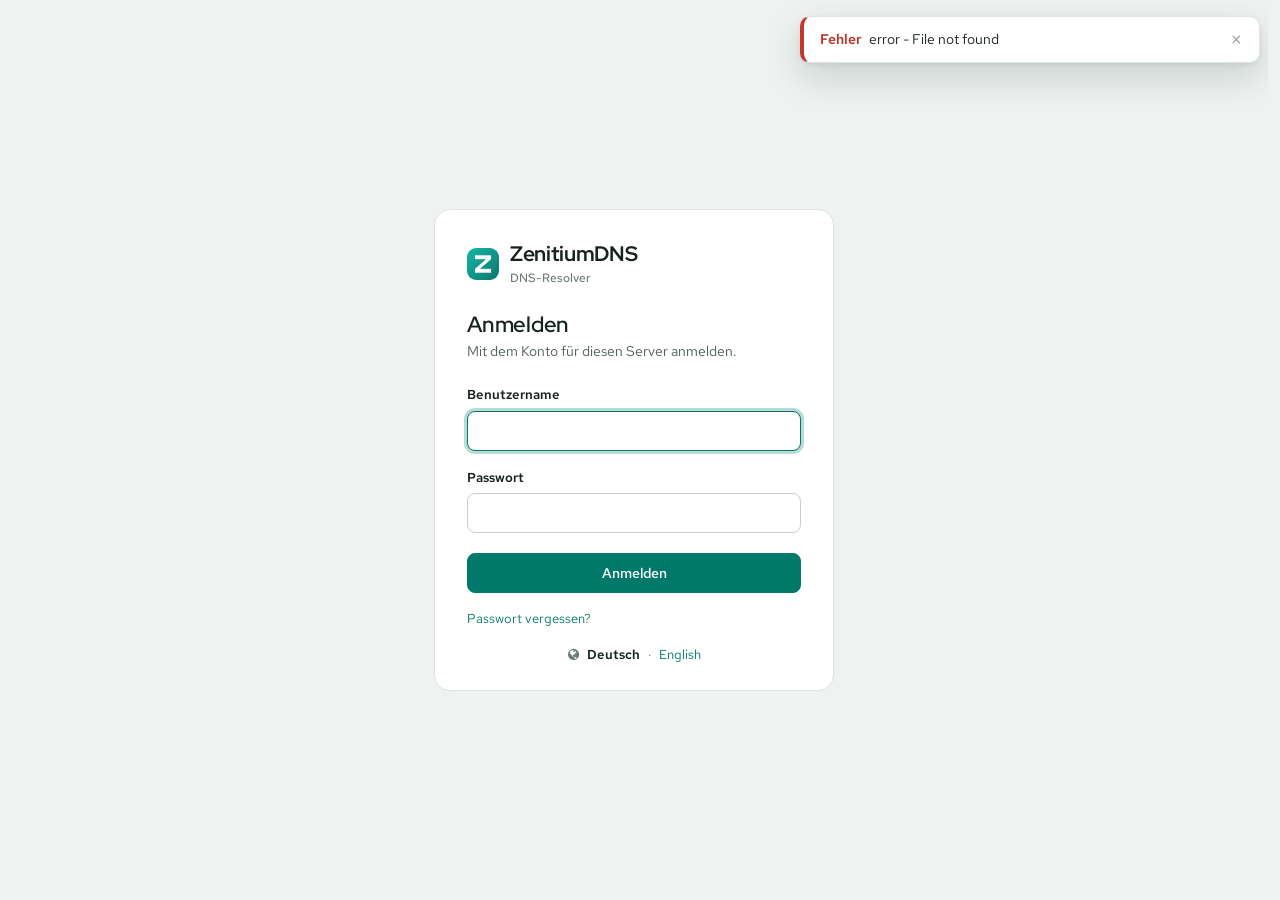
==== commit 9140e6ce: "ZenitiumDNS 15.5.1-6 Complete English version: web interface, self-test, server messages, app descri" ====
--- a/src/ZenitiumDns.Core/www/index.html
+++ b/src/ZenitiumDns.Core/www/index.html
@@ -29,6 +29,8 @@
 
     <title>ZenitiumDNS</title>
 
+    <script src="lang.js"></script>
+    <script src="js/i18n.js"></script>
     <script src="js/jquery.min.js"></script>
 
     <link href="css/bootstrap.min.css" rel="stylesheet">
@@ -149,6 +151,13 @@
 
                             <div class="login-foot">
                                 <a href="#" data-toggle="modal" data-target="#modalForgotPassword">Passwort vergessen?</a>
+                            </div>
+
+                            <div id="divLoginLanguage" class="login-language" translate="no" style="display: none;">
+                                <span class="fa fa-globe" aria-hidden="true"></span>
+                                <a href="#" data-language="de" onclick="setLoginLanguage('de'); return false;" lang="de">Deutsch</a>
+                                <span aria-hidden="true">·</span>
+                                <a href="#" data-language="en" onclick="setLoginLanguage('en'); return false;" lang="en">English</a>
                             </div>
 
                             <div id="divLoginSso" class="login-sso" style="display: none;">
@@ -260,7 +269,7 @@
                                             <div class="panel-heading panel-heading-flex">
                                                 <span>Anfragen im Zeitverlauf</span>
                                                 <div class="btn-group btn-group-xs" data-toggle="buttons" id="divMainChartView">
-                                                    <label class="btn btn-default active"><input type="radio" name="rdMainChartView" value="overview" autocomplete="off" checked> Übersicht</label>
+                                                    <label class="btn btn-default active"><input type="radio" name="rdMainChartView" value="overview" autocomplete="off" checked> <span data-i18n-key="Übersicht (Diagrammansicht)">Übersicht</span></label>
                                                     <label class="btn btn-default"><input type="radio" name="rdMainChartView" value="responses" autocomplete="off"> Antworten</label>
                                                     <label class="btn btn-default"><input type="radio" name="rdMainChartView" value="sources" autocomplete="off"> Beantwortet durch</label>
                                                     <label class="btn btn-default"><input type="radio" name="rdMainChartView" value="clients" autocomplete="off"> Clients</label>
@@ -306,7 +315,7 @@
                                                 <div class="panel-body"><div class="chart-container chart-doughnut"><canvas id="canvasDashboardPie2"></canvas></div></div>
                                             </div>
                                             <div class="panel panel-default">
-                                                <div class="panel-heading">Protokolle</div>
+                                                <div class="panel-heading" data-i18n-key="Protokolle (Übertragungsprotokolle)">Protokolle</div>
                                                 <div class="panel-body"><div class="chart-container chart-doughnut"><canvas id="canvasDashboardPie3"></canvas></div></div>
                                             </div>
                                         </div>
@@ -372,7 +381,7 @@
                                         <div id="divLiveSystem" class="live-system" style="display: none;">
                                             <div class="live-system-head">
                                                 <h3 class="live-system-title">Interne Prozesse</h3>
-                                                <span class="live-system-note">Sekündlich gemessen, die letzten 5 Minuten. Abschaltbar unter Einstellungen &gt; Allgemein.</span>
+                                                <span class="live-system-note">Sekündlich gemessen, die letzten 5 Minuten. Abschaltbar unter Einstellungen &gt; Server.</span>
                                             </div>
                                             <div class="live-grid">
                                                 <div class="panel panel-default live-panel">
@@ -1148,6 +1157,20 @@
                                                 <div class="col-md-9">
                                                     <div class="tab-content settings-content">
                                 <div id="settingsTabPaneGeneral" role="tabpanel" class="tab-pane active">
+                                <div class="well well-sm form-horizontal settings-section" id="divSettingsGeneralLanguage">
+                                    <h4 class="settings-section-title">Sprache</h4>
+                                <div class="form-group">
+                                    <label for="optLanguage" class="col-sm-3 control-label">Sprache der Oberfläche</label>
+                                    <div class="col-sm-6">
+                                        <select id="optLanguage" class="form-control" translate="no">
+                                            <option value="de" lang="de">Deutsch</option>
+                                            <option value="en" lang="en">English</option>
+                                        </select>
+                                    </div>
+                                    <div class="col-sm-offset-3 col-sm-8 help-block-text">Gilt für alle Benutzer: Weboberfläche, Selbsttest, Meldungen des Servers, App-Beschreibungen und die Startseite für DNS-over-HTTPS. Nach dem Speichern wird die Seite in der neuen Sprache geladen.</div>
+                                </div>
+                                </div>
+
                                 <div class="well well-sm form-horizontal settings-section" id="divSettingsGeneralLocalParameters">
                                     <h4 class="settings-section-title">Identität & Erreichbarkeit</h4>
                                     <p class="settings-section-desc">Wie sich der Server nennt und auf welchen Adressen er Anfragen annimmt.</p>
@@ -3370,6 +3393,25 @@
                 </div>
             </div>
         </form>
+    </div>
+
+    <div id="modalChooseLanguage" class="modal fade" tabindex="-1" role="dialog" data-backdrop="static" data-keyboard="false" translate="no">
+        <div class="modal-dialog" role="document">
+            <div class="modal-content">
+                <div class="modal-header">
+                    <h4 class="modal-title"><span class="fa fa-globe" aria-hidden="true"></span> <span lang="de">Sprache wählen</span> · <span lang="en">Choose your language</span></h4>
+                </div>
+                <div class="modal-body">
+                    <div id="divChooseLanguageAlert"></div>
+                    <p lang="de">Die Oberfläche von ZenitiumDNS gibt es auf Deutsch und Englisch. Die Sprache gilt für alle Benutzer dieses Servers und lässt sich jederzeit unter Einstellungen &gt; Server ändern.</p>
+                    <p lang="en">ZenitiumDNS is available in German and English. The language applies to all users of this server and can be changed at any time under Settings &gt; Server.</p>
+                    <div class="language-choice">
+                        <button type="button" class="btn btn-default btn-lg" data-language="de" onclick="chooseLanguage(this, 'de');" data-loading-text="…" lang="de">Deutsch</button>
+                        <button type="button" class="btn btn-default btn-lg" data-language="en" onclick="chooseLanguage(this, 'en');" data-loading-text="…" lang="en">English</button>
+                    </div>
+                </div>
+            </div>
+        </div>
     </div>
 
     <div id="modalChangeTheme" class="modal fade" tabindex="-1" role="dialog">
--- a/src/ZenitiumDns.Core/www/css/main.css
+++ b/src/ZenitiumDns.Core/www/css/main.css
@@ -287,6 +287,10 @@
     -webkit-text-size-adjust: 100%;
 }
 
+html.i18n-pending body {
+    visibility: hidden;
+}
+
 body {
     margin: 0;
     min-height: 100vh;
@@ -845,6 +849,33 @@
     font-size: 13px;
 }
 
+.login-language {
+    display: flex;
+    justify-content: center;
+    align-items: center;
+    gap: 8px;
+    margin-top: 16px;
+    color: var(--ink-3);
+    font-size: 13px;
+}
+
+    .login-language a.active {
+        color: var(--ink);
+        font-weight: 600;
+        text-decoration: none;
+        pointer-events: none;
+    }
+
+.language-choice {
+    display: flex;
+    gap: 12px;
+    margin-top: 18px;
+}
+
+    .language-choice .btn {
+        flex: 1 1 0;
+    }
+
 .login-sso {
     margin-top: 18px;
     padding-top: 18px;
